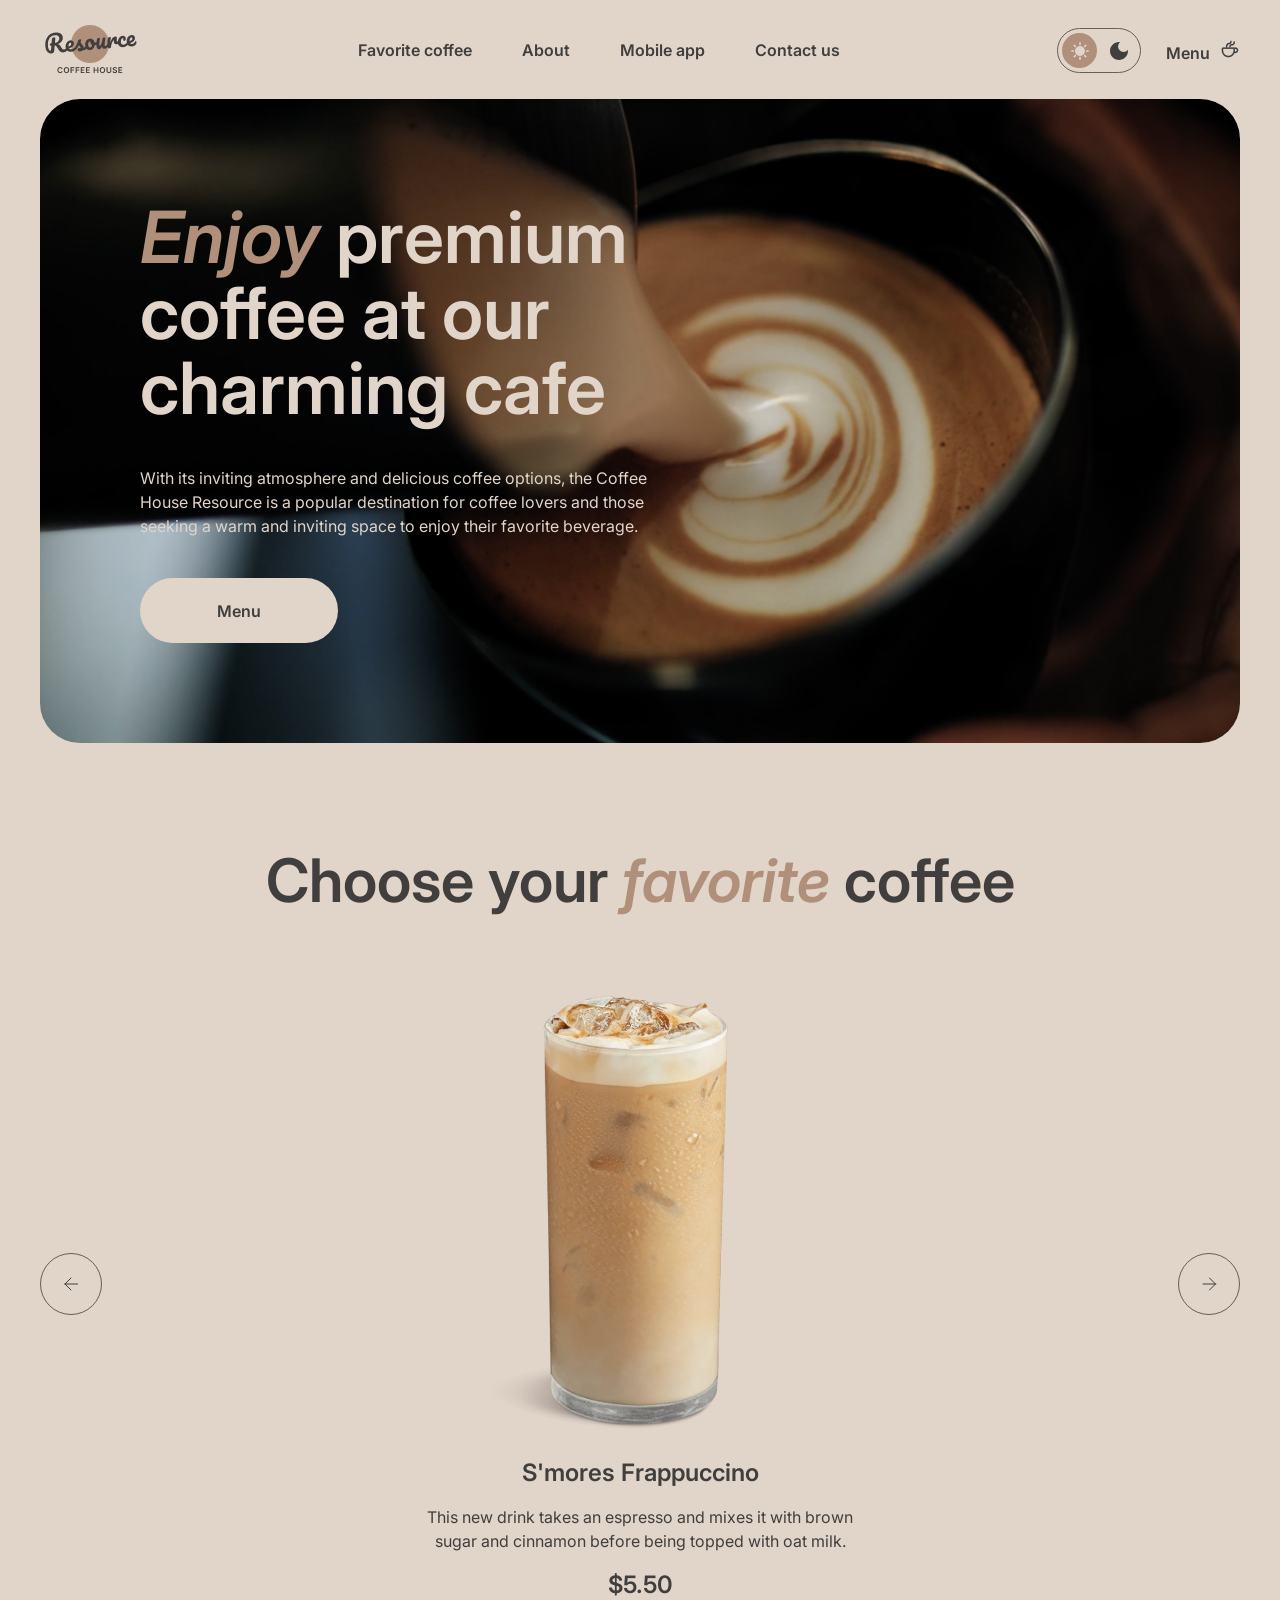
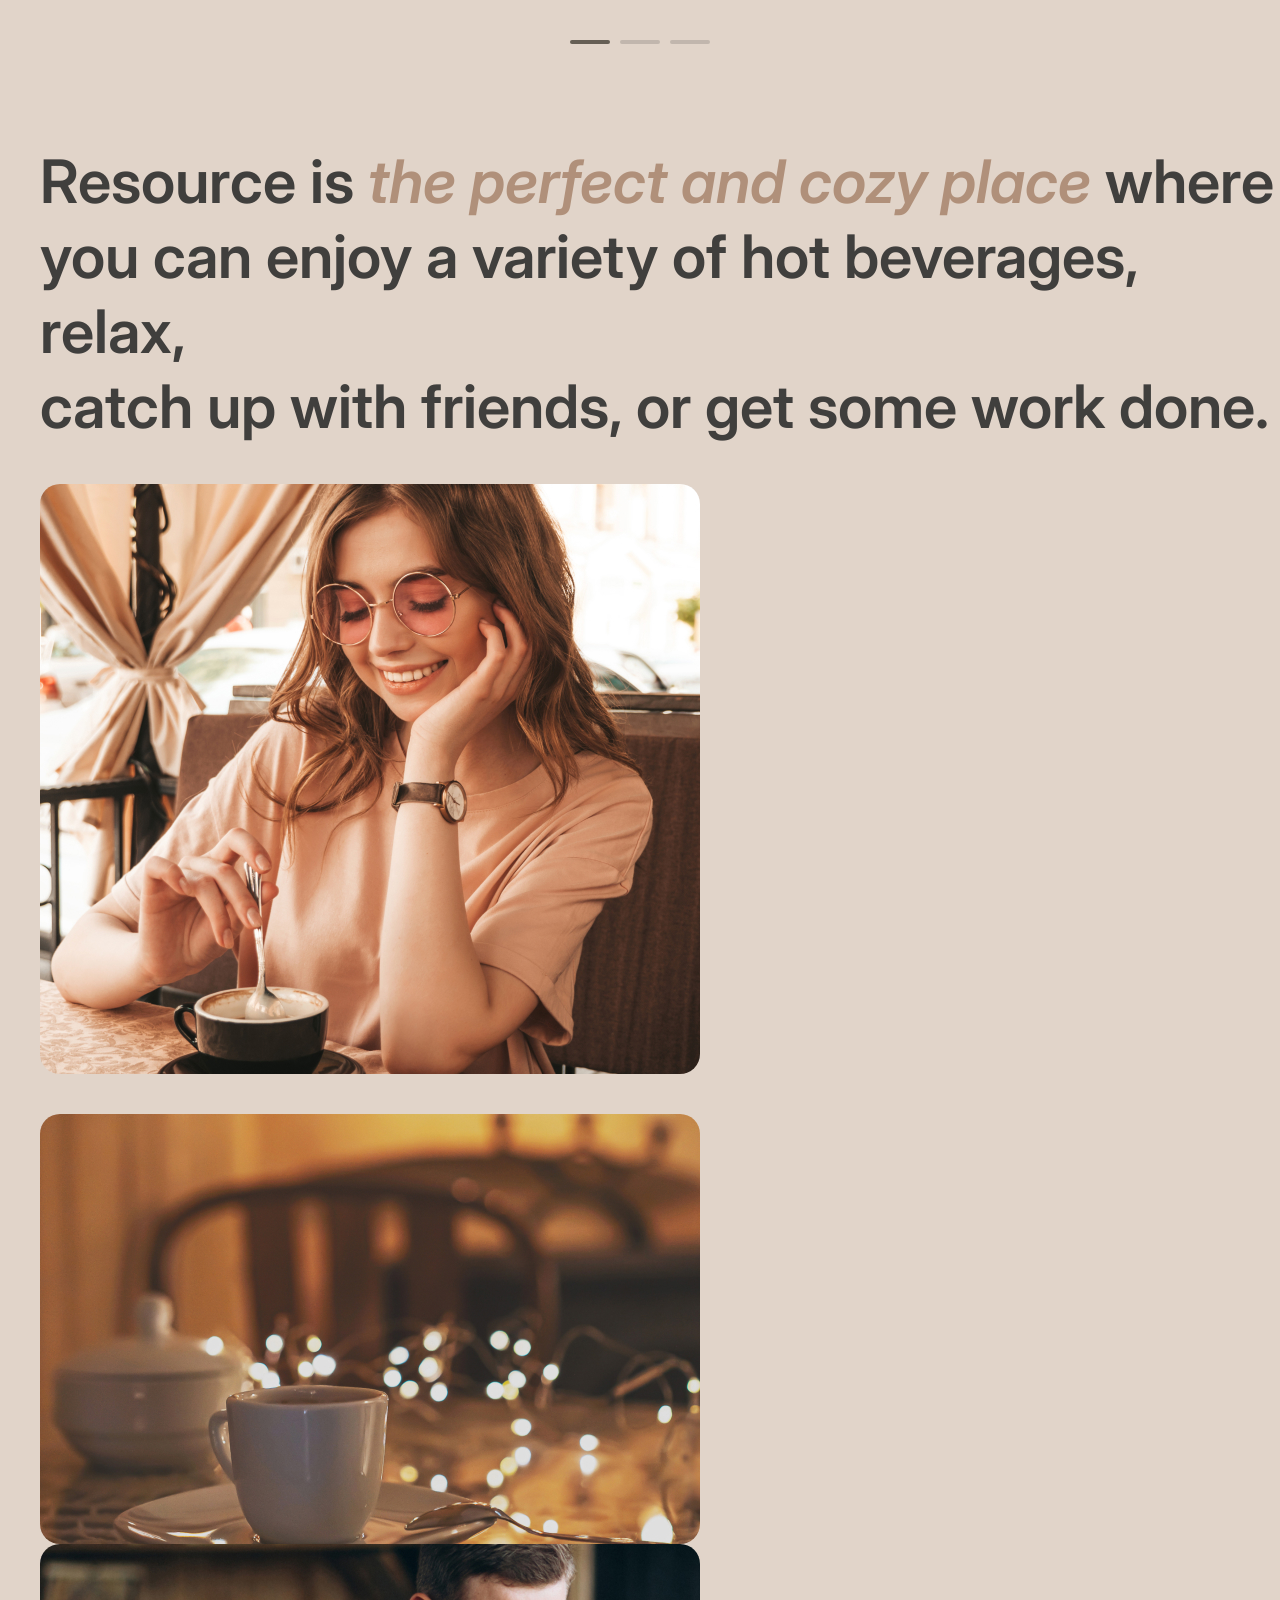
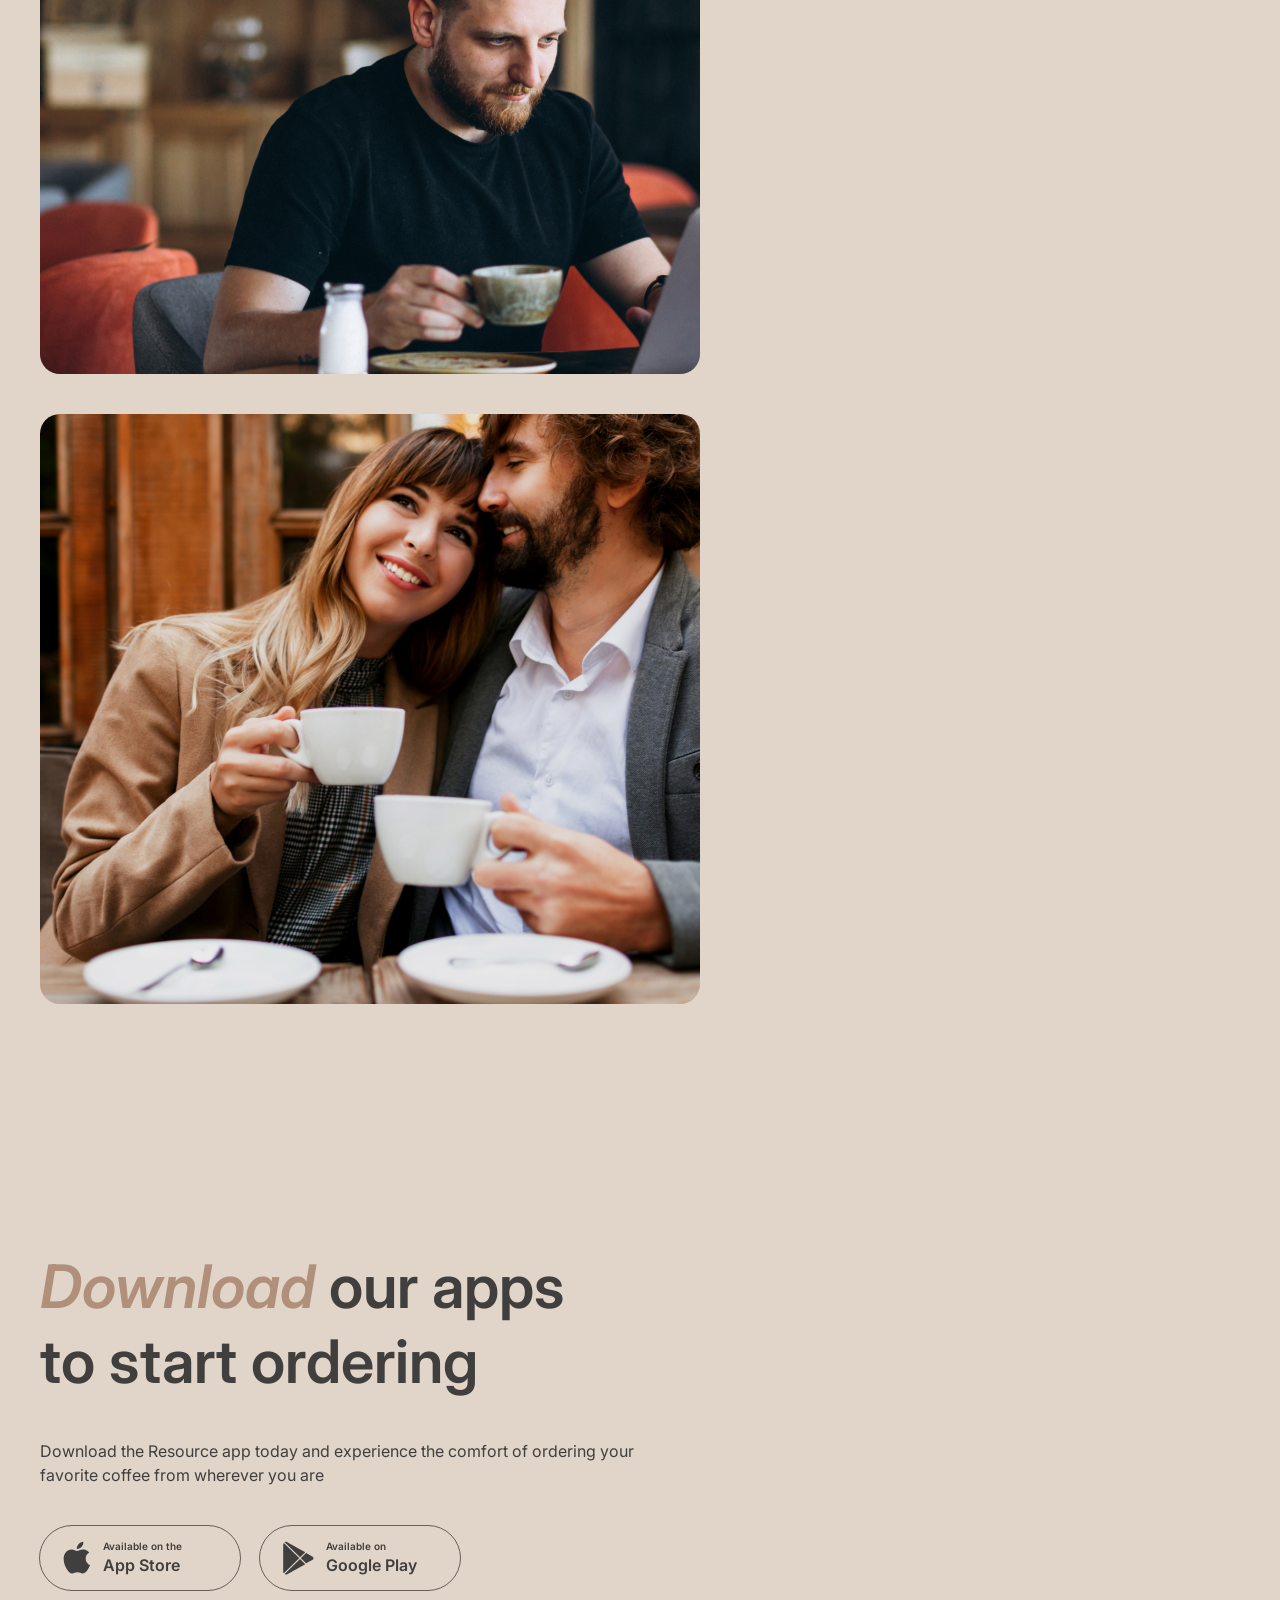
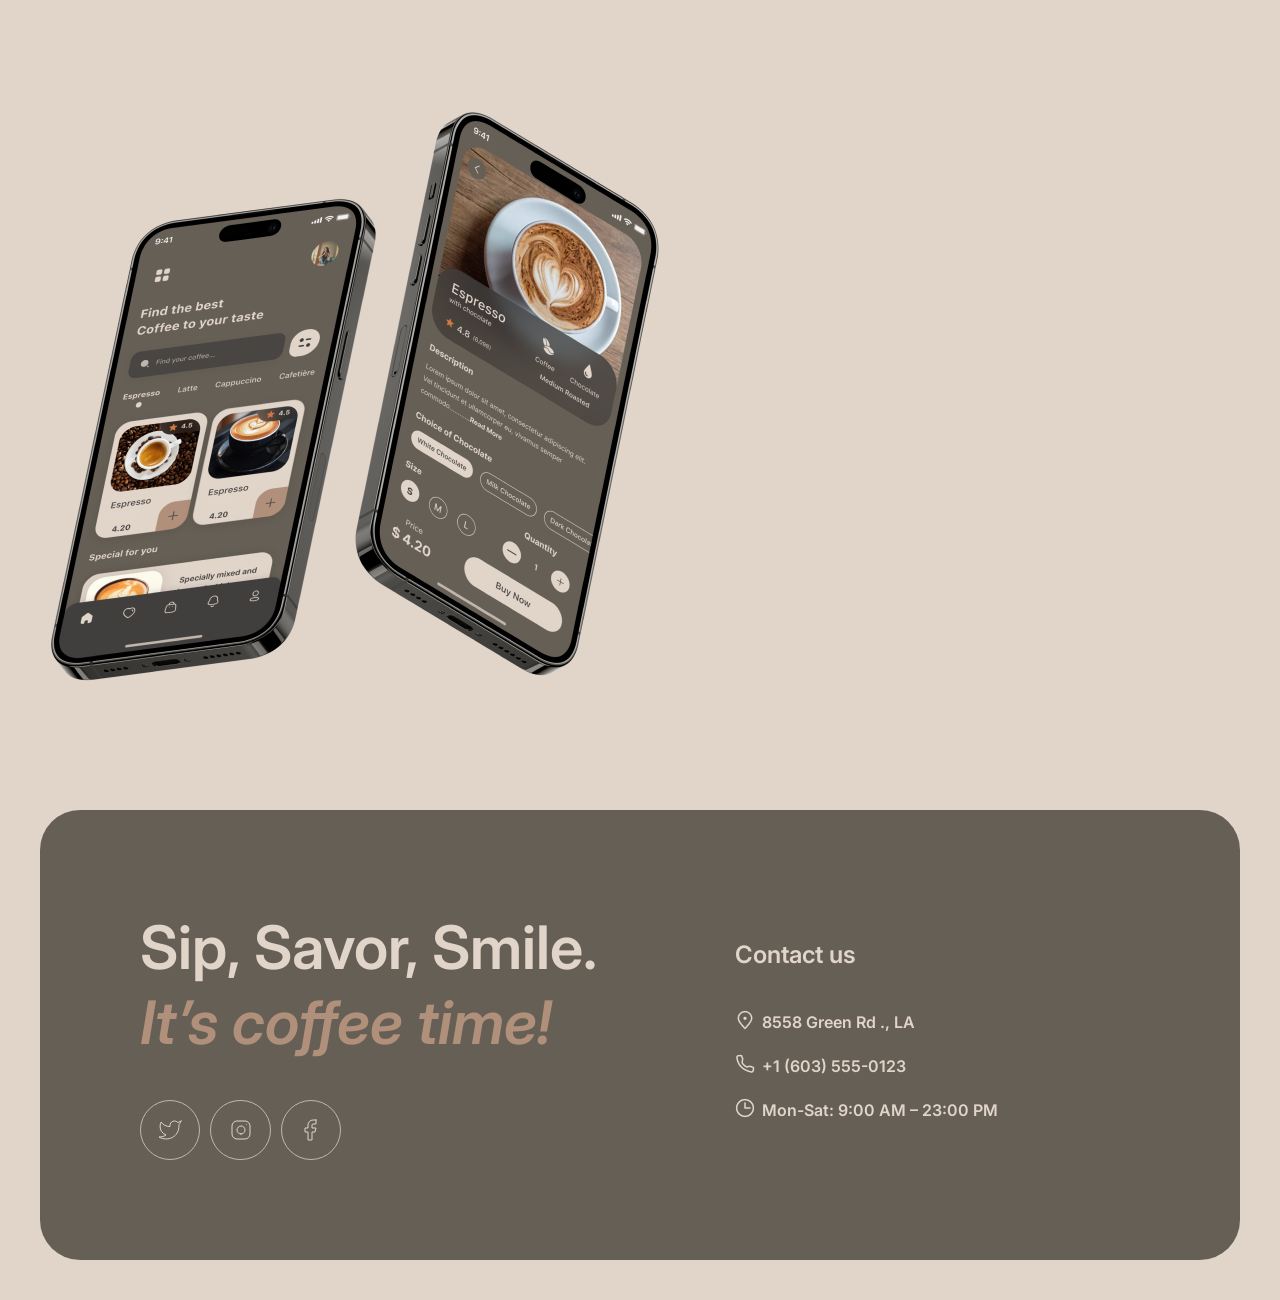
==== index.html @ 18d6286a "feat: implement main page layout and styling" ====
<!DOCTYPE html>
<html lang="en" data-theme="light">
<head>
    <meta charset="UTF-8">
    <meta name="viewport" content="width=device-width, initial-scale=1.0">
    <title>Coffee House</title>
    <link rel="stylesheet" href="./styles/index.css">
    <link rel="apple-touch-icon" sizes="180x180" href="assets/icons/apple-touch-icon.png">
    <link rel="icon" type="image/png" sizes="32x32" href="assets/icons/favicon-32x32.png">
    <link rel="icon" type="image/png" sizes="16x16" href="assets/icons/favicon-16x16.png">
    <link rel="manifest" href="/site.webmanifest">
    <link rel="preconnect" href="https://fonts.googleapis.com">
    <link rel="preconnect" href="https://fonts.gstatic.com" crossorigin>
    <link href="https://fonts.googleapis.com/css2?family=Inter:wght@600&display=swap" rel="stylesheet">
</head>
<body>
<header>
    <div class="logo" id="home">
        <img src="assets/icons/logo.png" alt="logo">
    </div>
    <nav class="nav">
        <ul>
            <li><a href="#favorite-coffee">Favorite coffee</a></li>
            <li><a href="#about">About</a></li>
            <li><a href="#modile-app">Mobile app</a></li>
            <li><a href="#contacts">Contact us</a></li>
        </ul>
    </nav>
    <div class="header-right">
        <div class="theme-toggle" role="group" aria-label="Switch theme">
            <button type="button" class="theme-btn" data-theme="light" aria-pressed="true" aria-label="Light theme">
                <svg width="18" height="18" viewBox="0 0 22 22" fill="none" xmlns="http://www.w3.org/2000/svg">
                    <path d="M10 3V1C10 0.45 10.45 0 11 0C11.55 0 12 0.45 12 1V3C12 3.55 11.55 4 11 4C10.45 4 10 3.55 10 3ZM17.36 6.05L18.77 4.63C19.16 4.24 19.16 3.61 18.77 3.22C18.38 2.83 17.75 2.83 17.36 3.22L15.95 4.64C15.56 5.03 15.56 5.66 15.95 6.05C16.34 6.44 16.97 6.44 17.36 6.05ZM21 10H19C18.45 10 18 10.45 18 11C18 11.55 18.45 12 19 12H21C21.55 12 22 11.55 22 11C22 10.45 21.55 10 21 10ZM11 18C10.45 18 10 18.45 10 19V21C10 21.55 10.45 22 11 22C11.55 22 12 21.55 12 21V19C12 18.45 11.55 18 11 18ZM4.64 6.05L3.22 4.64C2.83 4.25 2.83 3.61 3.22 3.23C3.61 2.85 4.25 2.84 4.63 3.23L6.04 4.64C6.43 5.03 6.43 5.67 6.04 6.05C5.65 6.43 5.02 6.44 4.64 6.05ZM15.95 15.95C15.56 16.34 15.56 16.98 15.95 17.36L17.36 18.77C17.75 19.16 18.39 19.16 18.77 18.77C19.16 18.38 19.16 17.74 18.77 17.36L17.36 15.95C16.98 15.56 16.34 15.56 15.95 15.95ZM1 12H3C3.55 12 4 11.55 4 11C4 10.45 3.55 10 3 10H1C0.45 10 0 10.45 0 11C0 11.55 0.45 12 1 12ZM4.64 18.78L6.05 17.37C6.44 16.98 6.44 16.34 6.05 15.96C5.66 15.58 5.02 15.57 4.64 15.96L3.23 17.37C2.84 17.76 2.84 18.4 3.23 18.78C3.61 19.17 4.25 19.17 4.64 18.78ZM11 5C7.69 5 5 7.69 5 11C5 14.31 7.69 17 11 17C14.31 17 17 14.31 17 11C17 7.69 14.31 5 11 5Z" fill="currentColor"/>
                </svg>
            </button>
            <button type="button" class="theme-btn" data-theme="dark" aria-pressed="false" aria-label="Dark theme">
                <svg xmlns="http://www.w3.org/2000/svg" width="18" height="18" viewBox="0 0 18 18" fill="none">
                    <path d="M9 0C4.03 0 0 4.03 0 9C0 13.97 4.03 18 9 18C13.97 18 18 13.97 18 9C18 8.54 17.96 8.08 17.9 7.64C16.92 9.01 15.32 9.9 13.5 9.9C10.52 9.9 8.1 7.48 8.1 4.5C8.1 2.69 8.99 1.08 10.36 0.0999999C9.92 0.0399999 9.46 0 9 0Z" fill="currentColor"/>
                </svg>
            </button>
        </div>

        <div class="menu-link">
            <a class="menu-link-btn" href="/rsschool-landing-page/catalog.html">
                <span class="menu-word">Menu</span>
                <span class="coffee-img"><img src="assets/icons/coffee-cup.png" alt="coffee-cup"></span>
            </a>
        </div>
    </div>
</header>
<main>
    <section class="enjoy">
        <div class="enjoy-box">
            <div class="enjoy-box-container">
                <div class="enjoy-big-text">
                    <h2><i>Enjoy</i> premium</h2>
                    <h2>coffee at our</h2>
                    <h2>charming cafe</h2>
                </div>
                <div class="enjoy-small-text my-button">
                    <p>With its inviting atmosphere and delicious coffee options, the Coffee</p>
                    <p>House Resource is a popular destination for coffee lovers and those</p>
                    <p>seeking a warm and inviting space to enjoy their favorite beverage.</p>
                </div>
                <a class="enjoy-btn" href="/rsschool-landing-page/catalog.html">
                    <span class="menu">Menu</span>
                    <span class="enjoy-btn-hover"><img src="assets/icons/coffee-cup.png" alt="coffee cup icon"></span>
                </a>
            </div>
        </div>
    </section>
    <section id="favorite-coffee">
        <h1>Choose your <i>favorite</i> coffee</h1>
        <div class="fav-coffee-slider-container">
            <div class="left circle-container">
                <div class="circle">
                    <svg class="arrow-svg" width="24" height="24" viewBox="0 0 24 24" fill="none" xmlns="http://www.w3.org/2000/svg">
                        <path d="M18.5 12H6M6 12L12 6M6 12L12 18" stroke="#403F3D" stroke-linecap="round" stroke-linejoin="round"/>
                    </svg>
                </div>
            </div>
            <div class="fav-coffee">
                <img src="assets/images/coffee-slider-1.png" alt="coffee image">
                <p class="coffee-title">S&#39;mores Frappuccino</p>
                <div class="coffee-info">
                    <p>This new drink takes an espresso and mixes it with brown</p>
                    <p>sugar and cinnamon before being topped with oat milk.</p>
                </div>
                <div class="coffee-price">$5.50</div>
            </div>
            <div class="right circle-container">
                <div class="circle">
                    <svg class="arrow-svg" width="24" height="24" viewBox="0 0 24 24" fill="none" xmlns="http://www.w3.org/2000/svg">
                        <path d="M6 12H18.5M18.5 12L12.5 6M18.5 12L12.5 18" stroke="#403F3D" stroke-linecap="round" stroke-linejoin="round"/>
                    </svg>
                </div>
            </div>
        </div>
        <div class="controls">
            <div class="control active"></div>
            <div class="control"></div>
            <div class="control"></div>
        </div>
    </section>
    <section id="about">
        <div class="about-text-block">
            <h2>Resource is <i>the perfect and cozy place</i> where</h2>
            <h2>you can enjoy a variety of hot beverages, relax,</h2>
            <h2>catch up with friends, or get some work done.</h2>
        </div>
        <div class="image-block">
            <div class="column1">
                <div class="woman"><img src="assets/images/about-1.jpg" alt="woman drink coffee"></div>
                <div class="coffee-cup"><img src="assets/images/about-2.jpg" alt="coffee cup"></div>
            </div>
            <div class="column2">
                <div class="man"><img src="assets/images/about-3.jpg" alt="man drink coffee"></div>
                <div class="couple"><img src="assets/images/about-4.jpg" alt="couple with coffee"></div>
            </div>
        </div>
    </section>
    <section id="modile-app">
        <div class="mobile-app-container">
            <div class="offer-box">
                <div class="big-text">
                    <h2><i>Download</i> our apps </h2>
                    <h2>to start ordering</h2>
                </div>
                <div class="small-text">
                    <p>Download the Resource app today and experience the comfort of ordering your</p>
                    <p>favorite coffee from wherever you are</p>
                </div>
                <div class="buttons-box">
                    <div class="app-store-btn">
                        <svg width="28" height="33" viewBox="0 0 28 33" fill="none" xmlns="http://www.w3.org/2000/svg">
                            <path d="M22.7073 17.6307C22.6704 13.6324 26.065 11.6872 26.2203 11.5966C24.2977 8.86366 21.3178 8.49026 20.2707 8.46048C17.7679 8.20369 15.3403 9.92062 14.0654 9.92062C12.765 9.92062 10.8017 8.48529 8.68579 8.52747C5.96293 8.56841 3.41566 10.1055 2.0186 12.4923C-0.864579 17.359 1.28572 24.5108 4.04802 28.4446C5.42981 30.3712 7.04444 32.5223 9.15784 32.4466C11.2254 32.3635 11.9978 31.1614 14.4929 31.1614C16.9651 31.1614 17.6903 32.4466 19.8457 32.3983C22.0647 32.3635 23.4618 30.463 24.7952 28.519C26.392 26.3108 27.0333 24.1362 27.0588 24.0245C27.0066 24.0071 22.7493 22.4229 22.7073 17.6307Z" fill="#403F3D"/>
                            <path d="M18.6357 5.87268C19.7477 4.51675 20.5086 2.67205 20.2974 0.800049C18.6879 0.86952 16.675 1.88554 15.5159 3.21169C14.4903 4.38029 13.5742 6.29571 13.8109 8.097C15.6189 8.2285 17.4753 7.20752 18.6357 5.87268Z" fill="#403F3D"/>
                        </svg>
                        <div class="app-store-text">
                            <p class="btn-text-small">Available on the</p>
                            <p class="btn-text-big">App Store</p>
                        </div>
                    </div>
                    <div class="google-play-btn">
                        <svg width="31" height="34" viewBox="0 0 31 34" fill="none" xmlns="http://www.w3.org/2000/svg">
                            <path d="M0.755796 2.20297C0.393349 2.57289 0.183594 3.14884 0.183594 3.89471V30.4994C0.183594 31.2453 0.393349 31.8212 0.755796 32.1911L0.845252 32.2723L16.1359 17.37V17.0181L0.845252 2.11575L0.755796 2.20297Z" fill="#403F3D"/>
                            <path d="M23.0776 22.34L17.9863 17.37V17.0181L23.0837 12.0482L23.1979 12.1128L29.2345 15.4617C30.9573 16.4121 30.9573 17.976 29.2345 18.9324L23.1979 22.2753L23.0776 22.34Z" fill="#403F3D"/>
                            <path d="M22.2733 23.2007L17.0617 18.1195L1.68164 33.1166C2.25384 33.7031 3.18695 33.7737 4.24807 33.1873L22.2733 23.2007Z" fill="#403F3D"/>
                            <path d="M22.2733 11.1876L4.24807 1.20103C3.18695 0.620579 2.25384 0.691254 1.68164 1.27772L17.0617 16.2688L22.2733 11.1876Z" fill="#403F3D"/>
                        </svg>
                        <div class="google-play-text">
                            <p class="btn-text-small">Available on</p>
                            <p class="btn-text-big">Google Play</p>
                        </div>
                    </div>
                </div>
            </div>
            <div class="mobile-screens-box">
                <img src="assets/images/mobile-screens.png" alt="mobile screens">
            </div>
        </div>
    </section>
</main>
<footer id="contacts">
    <div class="contacts-container">
        <div class="offer-box2">
            <div class="text">
                <p>Sip, Savor, Smile.</p>
                <p><i>It’s coffee time!</i></p>
            </div>
            <div class="social">
                <a class="twitter social-icon" href="https://twitter.com/" target="_blank">
                    <svg width="24" height="24" viewBox="0 0 24 24" fill="none" xmlns="http://www.w3.org/2000/svg">
                        <path d="M23 3.01006C23 3.01006 20.9821 4.20217 19.86 4.54006C19.2577 3.84757 18.4573 3.35675 17.567 3.13398C16.6767 2.91122 15.7395 2.96725 14.8821 3.29451C14.0247 3.62177 13.2884 4.20446 12.773 4.96377C12.2575 5.72309 11.9877 6.62239 12 7.54006V8.54006C10.2426 8.58562 8.50127 8.19587 6.93101 7.4055C5.36074 6.61513 4.01032 5.44869 3 4.01006C3 4.01006 -1 13.0101 8 17.0101C5.94053 18.408 3.48716 19.109 1 19.0101C10 24.0101 21 19.0101 21 7.51006C20.9991 7.23151 20.9723 6.95365 20.92 6.68006C21.9406 5.67355 23 3.01006 23 3.01006Z" stroke="#E1D4C9" stroke-linecap="round" stroke-linejoin="round"/>
                    </svg>
                </a>
                <a class="instagram social-icon" href="https://www.instagram.com/" target="_blank">
                    <svg width="24" height="24" viewBox="0 0 24 24" fill="none" xmlns="http://www.w3.org/2000/svg">
                        <path d="M12 16C14.2091 16 16 14.2091 16 12C16 9.79086 14.2091 8 12 8C9.79086 8 8 9.79086 8 12C8 14.2091 9.79086 16 12 16Z" stroke="#E1D4C9" stroke-linecap="round" stroke-linejoin="round"/>
                        <path d="M3 16V8C3 5.23858 5.23858 3 8 3H16C18.7614 3 21 5.23858 21 8V16C21 18.7614 18.7614 21 16 21H8C5.23858 21 3 18.7614 3 16Z" stroke="#E1D4C9"/>
                        <path d="M17.5 6.51L17.51 6.49889" stroke="#E1D4C9" stroke-linecap="round" stroke-linejoin="round"/>
                    </svg>
                </a>
                <a class="facebook social-icon" href="https://www.facebook.com/" target="_blank">
                    <svg width="24" height="24" viewBox="0 0 24 24" fill="none" xmlns="http://www.w3.org/2000/svg">
                        <path d="M17 2H14C12.6739 2 11.4021 2.52678 10.4645 3.46447C9.52678 4.40215 9 5.67392 9 7V10H6V14H9V22H13V14H16L17 10H13V7C13 6.73478 13.1054 6.48043 13.2929 6.29289C13.4804 6.10536 13.7348 6 14 6H17V2Z" stroke="#E1D4C9" stroke-linecap="round" stroke-linejoin="round"/>
                    </svg>
                </a>
            </div>
        </div>
        <div class="contacts-us-box">
            <p class="contact-us">Contact us</p>
            <div class="contact-info">
                <div class="address line">
                    <a href="https://www.google.com/maps/place/8598+Green+Rd,+Wilton,+CA+95693/@38.4113766,-121.2661728,17z/data=!3m1!4b1!4m5!3m4!1s0x809abfe23e785c5f:0x4840dc450aeb1421!8m2!3d38.4113766!4d-121.2635979?entry=ttu" target="_blank">
                        <img src="assets/icons/pin-alt.png" alt="pin alt icon">
                        <p>8558 Green Rd ., LA</p>
                    </a>
                </div>
                <div class="phone line">
                    <a href="tel:+16035550123">
                        <img src="assets/icons/phone.png" alt="phone icon">
                        <p>+1 (603) 555-0123</p>
                    </a>
                </div>
                <div class="hours">
                    <img src="assets/icons/clock.png" alt="clock icon">
                    <p>Mon-Sat: 9:00 AM – 23:00 PM</p>
                </div>
            </div>
        </div>
    </div>
</footer>
</body>
</html>
---- styles/index.css ----
:root {
    --color-bg: #E1D4C9;
    --color-text: #403F3D;
    --color-surface-dark: #665F55;
    --color-accent: #B0907A;
}

[data-theme="dark"] {
    --color-bg: #241B15;
    --color-text: #EFE6D8;
    --color-surface-dark: #4A3A2E;
    --color-accent: #C9A184;
}


html {
    scroll-behavior: smooth;
}


body {
    max-width: 1440px;
    margin: 0 auto;
    background-color: var(--color-bg);
    font-family: 'Inter', sans-serif;
}

header {
    display: flex;
    justify-content: space-between;
    padding: 24px 40px 15px 40px;
    height: 60px;
}

.logo {
    margin-top: -5px;
    cursor: pointer;
}



.nav ul {
    display: flex;
    padding:0;
    gap: 50px;
}
.nav ul li {
    list-style: none;
    position: relative;
}

.nav li a {
    text-decoration: none;
    font-size: 16px;
    color: #403F3D;
    font-weight: 600;
}

.nav ul li::before {
    content: "";
    position: absolute;
    bottom: -5px;
    left: 50%;
    transform: translateX(-50%) scaleX(0);
    width: 100%;
    height: 2px;
    background-color: #403f3d;
    transition: transform 0.7s ease;
}

.nav ul li:hover::before {
    transform: translateX(-50%) scaleX(1);
}


.header-right {
    display: flex;
    align-items: center;
    gap: 25px;
    margin-top: -7px;
}

.theme-toggle {
    display: flex;
    align-items: center;
    gap: 4px;
    padding: 4px;
    border-radius: 100px;
    border: 1px solid var(--color-surface-dark);
}

.theme-btn {
    display: grid;
    place-items: center;
    width: 35px;
    height: 35px;
    border-radius: 50%;
    border: none;
    background: none;
    color: #403F3D;
    cursor: pointer;
    transition: background-color 0.3s ease, color 0.3s ease;
}

.theme-btn:hover {
    background-color: #665F55;
    color: #E1D4C9;
}


.theme-btn svg {
    width: 18px;
    height: 18px;
}

.theme-btn[aria-pressed="true"] {
    background-color: var(--color-accent);
    color: var(--color-bg);
}




.menu-link {
    display: flex;
    justify-content: center;
    padding-top: 0px;
}

.menu-link-btn {
    text-decoration: none;
}

.menu-word {
    font-size: 16px;
    color: #403F3D;
    font-weight: 600;
    padding-right: 6px;
    padding-top: 5px;
    text-align: center;
    position: relative;
}

.menu-word::before {
    content: "";
    position: absolute;
    bottom: -5px;
    left: 70%;
    transform: translateX(-50%) scaleX(0);
    width: 130%;
    height: 2px;
    background-color: #403f3d;
    transition: transform 0.7s ease;
}

.menu-word:hover::before {
    transform: translateX(-50%) scaleX(1);
}



/* SECTION ===== ENJOY =========================================== */

.enjoy-box {
    height: 644px;
    background-image: url(../assets/images/img-hero.jpg);
    background-size: cover;
    background-position: center;
    border-radius: 40px;
    margin: 0 40px 0 40px;
}

.enjoy-box-container {
    display: flex;
    flex-direction: column;
    padding: 100px;
    gap: 40px;
}

.enjoy-big-text h2 {
    max-height: 228px;
    font-size: 72px;
    font-weight: 600;
    line-height: 75.6px;
}

.enjoy-big-text h2,
.enjoy-small-text p {
    margin: 0;
    color: #E1D4C9;
}
.enjoy-big-text h2 i {
    color: #B0907A;
}


.enjoy-small-text {
    max-height: 72px;
    font-size: 16px;
    font-weight: 400;
    line-height: 24px;
}

.enjoy-btn {
    display: flex;
    justify-content: center;
    align-items: center;
    max-width: 198px;
    height: 64px;
    border-radius: 100px;
    padding-top:1px;
    background-color: #E1D4C9;
    cursor: pointer;
    border: none;
    outline: none;
    font-family: 'Inter', sans-serif;
    font-size: 16px;
    font-weight: 600;
    line-height: 24px;
    text-align: center;
    position: relative;
}

.enjoy-btn {
    text-decoration: none;
    color: #403F3D;
}

.enjoy-btn-hover {
    display: none;
    position: absolute;
    right: 60px;
    top: 21px;
}

.enjoy-btn .menu {
    transition: margin-left 0.6s ease;
}

.enjoy-btn:hover .menu {
    margin-left: -27px;
    transition: margin-left 0.6s ease;
}

.enjoy-btn:hover .enjoy-btn-hover {
    display: block;
    transition: display 0.6s ease;
}

/* SECTION ===== FAVOURITES =========================================== */
h1 {
    font-size: 60px;
    font-weight: 600;
    line-height: 75px;
    text-align: center;
    color: #403F3D;
    margin-top: 100px;
}

h1 i {
    color: #B0907A;
}

.fav-coffee-slider-container {
    display: flex;
    align-items: center;
    justify-content: space-between;
    padding: 0 40px;
}

.fav-coffee {
    display: flex;
    flex-direction: column;
    align-items: center;
}

.fav-coffee img {
    width: 480px;
    height: 480px;
}

.coffee-title {
    color:#403F3D;
    font-size: 24px;
    font-weight: 600;
    line-height: 30px;
    margin: 0;
    padding-top: 10px;
}

.coffee-info {
    margin: 0;
    padding-top: 17px;
    text-align: center;
}

.coffee-info p {
    color:#403F3D;
    font-size: 16px;
    font-weight: 400;
    line-height:24px;
    margin: 0;
}

.coffee-price {
    color:#403F3D;
    font-size: 24px;
    font-weight: 600;
    line-height: 30px;
    padding-top: 17px;
}

.circle {
    display: flex;
    justify-content: center;
    width: 60px;
    height: 60px;
    border-radius: 100px;
    border:1px solid #665F55;
    color: #403F3D;
    transition: background-color 0.6s;
}


.arrow-svg {
    align-self: center;
}

.circle:hover {
    background-color: #665F55;
    transition: background-color 0.6s;
}

.circle-container:hover svg path{
    stroke: #E1D4C9;
}



.controls {
    display: flex;
    justify-content: center;
    gap: 10px;
    padding-top: 40px;
}

.control {
    background-color:#C1B6AD;
    width: 40px;
    height: 4px;
    border-radius: 100px;
}

.control.active {
    background-color:#665F55;
}


/* SECTION =====ABOUT=========================================== */

.about-text-block {
    display: flex;
    flex-direction: column;
    align-items: normal;
    padding-top: 100px;
    padding-left: 40px;
}

.about-text-block h2 {
    font-size: 60px;
    line-height: 75px;
    font-weight: 600;
    margin: 0;
    color: #403F3D;
}

.about-text-block h2 i {
    color:#B0907A;
}

.image-block {
    max-width: 1360px;
    display: flex;
    flex-wrap: wrap;
    padding: 40px 40px 100px 40px;
}

.column1,
.column2 {
    display: flex;
    flex-direction: column;
    gap: 40px;
}

.column1 {
    padding-right: 40px;
}

.woman,
.coffee-cup,
.man,
.couple  {
    display: flex;
    justify-content: center;
    align-items: center;
    overflow: hidden;
    width: 660px;
    border-radius: 20px;
}

.woman,
.couple {
    height: 590px;
}

.coffee-cup,
.man {
    height: 430px;
}

.woman img,
.couple img,
.man img,
.coffee-cup img {
    transition: 1s;
    width: 726px;
    height: 726px;
}

.woman img:hover,
.couple img:hover,
.man img:hover,
.coffee-cup img:hover {
    transform: scale(0.9);
}



/* SECTION ===== MOBILE APP=========================================== */

.mobile-app-container {
    display: flex;
    flex-wrap: wrap;
    gap: 90px;
}

.offer-box {
    display: flex;
    flex-direction: column;
    padding-top: 145px;
}

.big-text,
.small-text {
    padding-left: 40px;
}

.big-text h2 {
    font-size: 60px;
    font-weight: 600;
    line-height: 75px;
    margin: 0;
    color: #403F3D;
}

.big-text i {
    color: #B0907A;
}

.small-text {
    padding-top: 40px;
}

.small-text p {
    font-size: 16px;
    font-weight: 400;
    line-height: 24px;
    color: #403F3D;
    margin: 0;
}

.mobile-screens-box {
    padding-left: 40px;
}

.buttons-box {
    display: flex;
    flex-wrap: wrap;
    gap: 18px;
    padding-top:38px;
    padding-left: 39px;
}

.app-store-btn,
.google-play-btn {
    display: flex;
    width:200px;
    height: 64px;
    gap: 12px;
    border: 1px solid #665F55;
    border-radius: 100px;
    transition: background-color 0.6s;
}

.app-store-btn svg,
.google-play-btn svg {
    padding-left: 23px;
    align-self: center;
}

.app-store-text,
.google-play-text {
    color: #403F3D;
}

.btn-text-small {
    font-size: 10px;
    font-weight: 600;
    line-height: 14px;
    margin: 0;
    padding-top: 13px;
}

.btn-text-big {
    font-size: 16px;
    font-weight: 600;
    line-height: 24px;
    margin: 0;
}

.app-store-btn:hover,
.google-play-btn:hover{
    background-color: #665F55;
    transition: background-color 0.6s;
}

.app-store-btn:hover path,
.google-play-btn:hover path {
    fill: #E1D4C9;
}

.app-store-text:hover,
.google-play-text:hover {
    color: #E1D4C9;
}

/* FOOTER===== CONTACT US========================================== */

.contacts-container {
    max-width:1360px;
    display: flex;
    padding: 100px;
    background-color: #665F55;
    border-radius: 40px;
    margin: 95px 40px 40px 40px;
    gap: 100px;
}

.offer-box2 {
    display: flex;
    flex-direction: column;
}

.text p {
    font-size: 60px;
    font-weight: 600;
    line-height: 75px;
    margin: 0;
    color: #E1D4C9;
}
.text p i {
    color: #B0907A;
}


.contacts-us-box {
    display: flex;
    flex-direction: column;
    gap: 40px;
    margin: 0;
    padding-left: 38px;
    padding-top: 30px;
    font-family: 'Inter', sans-serif;
}

.contact-us {
    font-size: 24px;
    font-weight: 600;
    line-height: 30px;
    margin: 0;
    color:#E1D4C9;
}

.contact-info {
    display: flex;
    flex-direction: column;
    margin: 0;
    gap: 20px;
}

.line a,
.hours {
    display: flex;
    gap: 7px;
    text-decoration: none;
    color: #E1D4C9;
    position: relative;
}

.line a::before {
    content: "";
    position: absolute;
    bottom: -5px;
    left: 35%;
    transform: translateX(-50%) scaleX(0);
    width: 0;
    height: 2px;
    background-color: #E1D4C9;
    transition: transform 0.7s ease;
}

.line a:hover::before {
    width: 65%;
    transform: translateX(-50%) scaleX(1);
}


.address p,
.phone p,
.hours p {
    margin: 0;
    padding: 0;
    font-size:16px;
    font-weight: 600;
    line-height: 24px;
}

.hours img,
.phone img,
.address img {
    width:20px;
    height: 20px;
}


.social {
    display: flex;
    gap: 10px;
    padding-top: 40px;
}

.social-icon {
    display: flex;
    justify-content: center;
    align-items: center;
    width: 58.4px;
    height: 58.4px;
    border: 1px solid #C1B6AD;
    border-radius: 50%;
    transition:background-color 0.6s;
}

.social-icon:hover {
    background-color: #E1D4C9;
    transition:background-color 0.6s;
}

.social-icon:hover path {
    stroke:#403F3D;
}
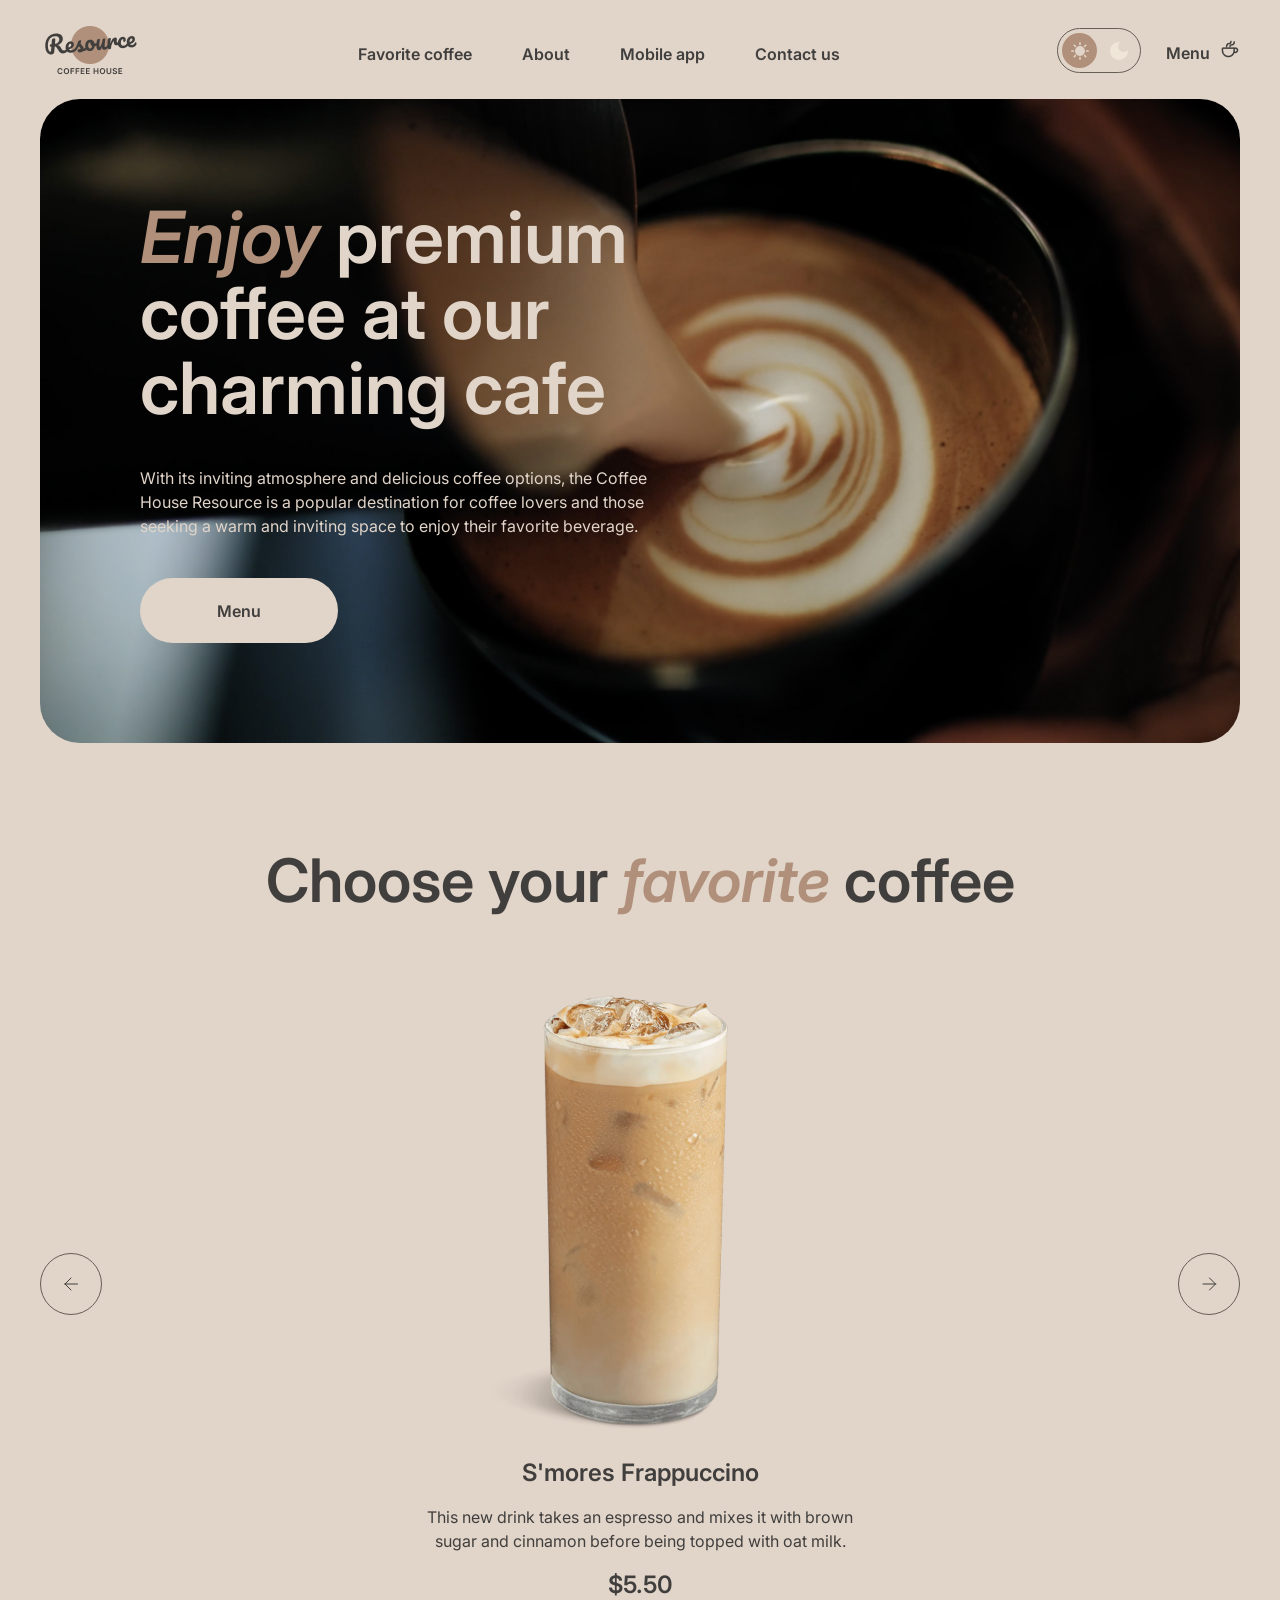
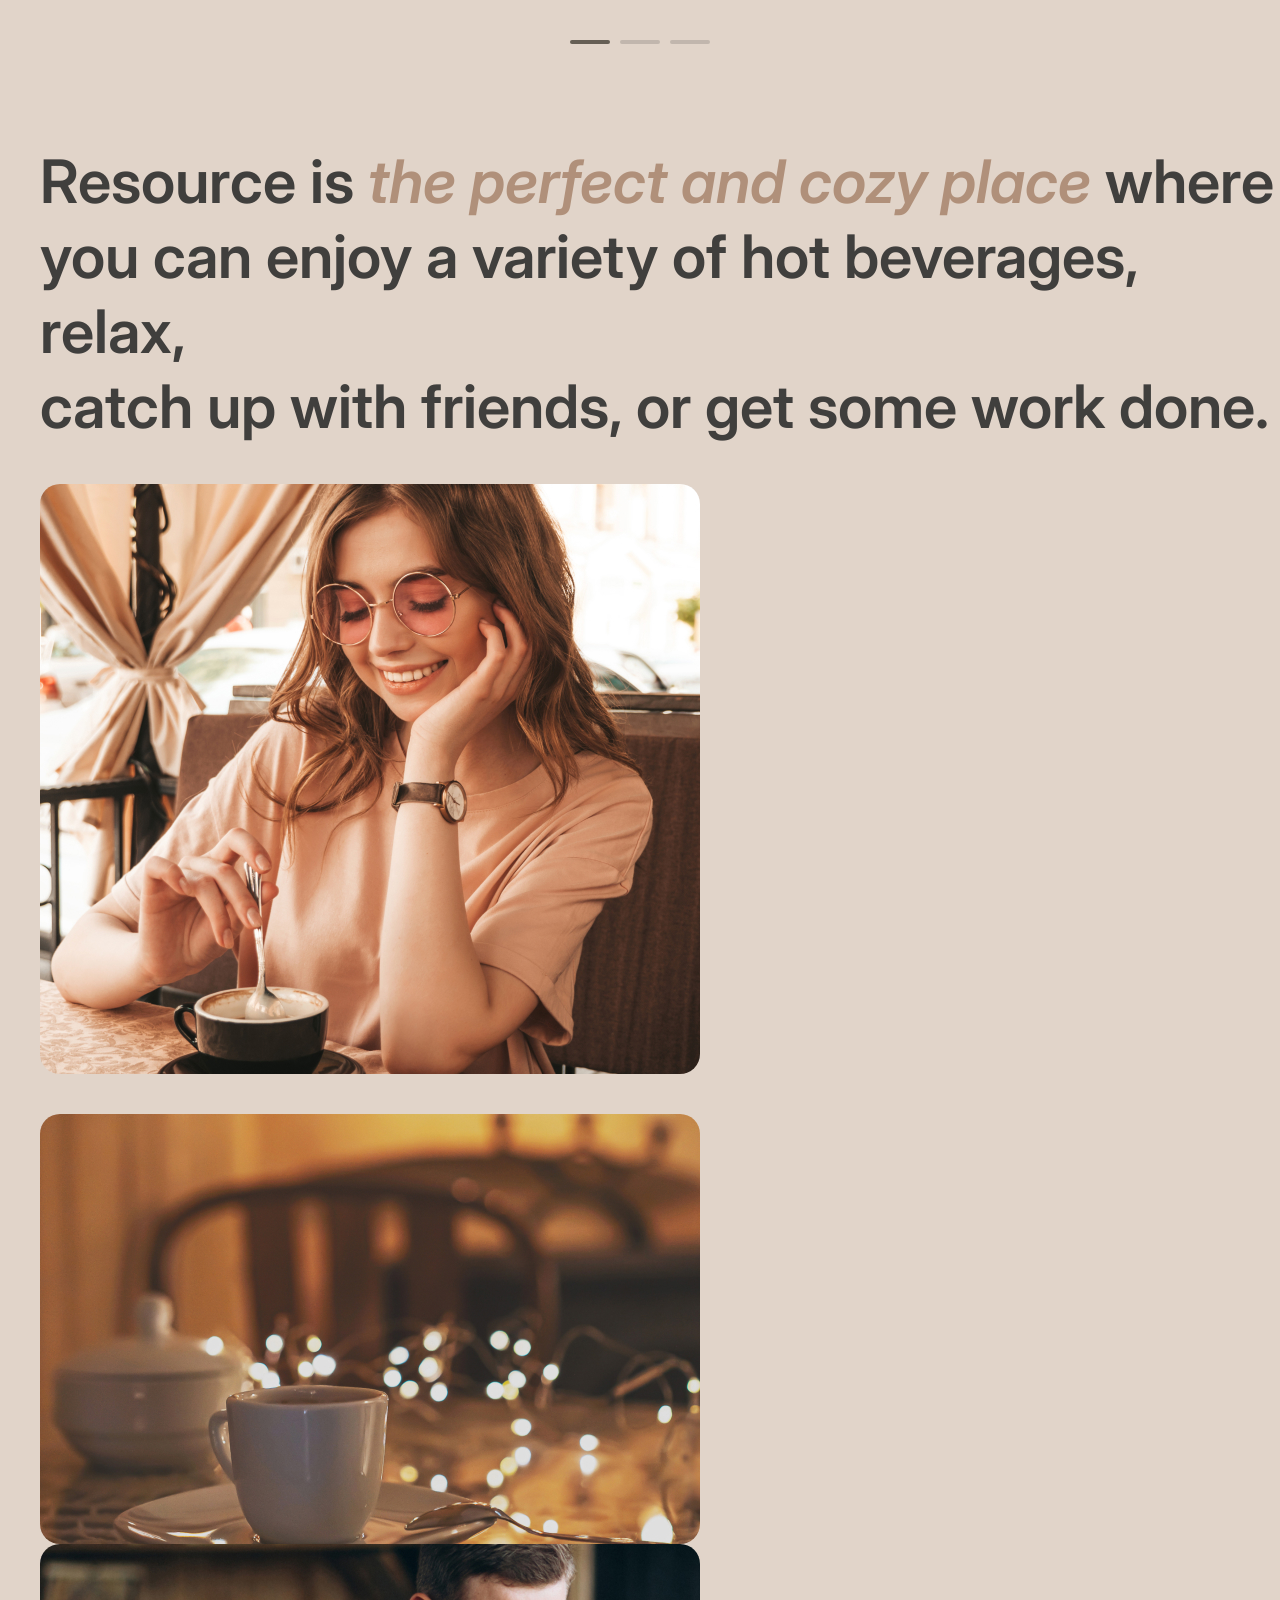
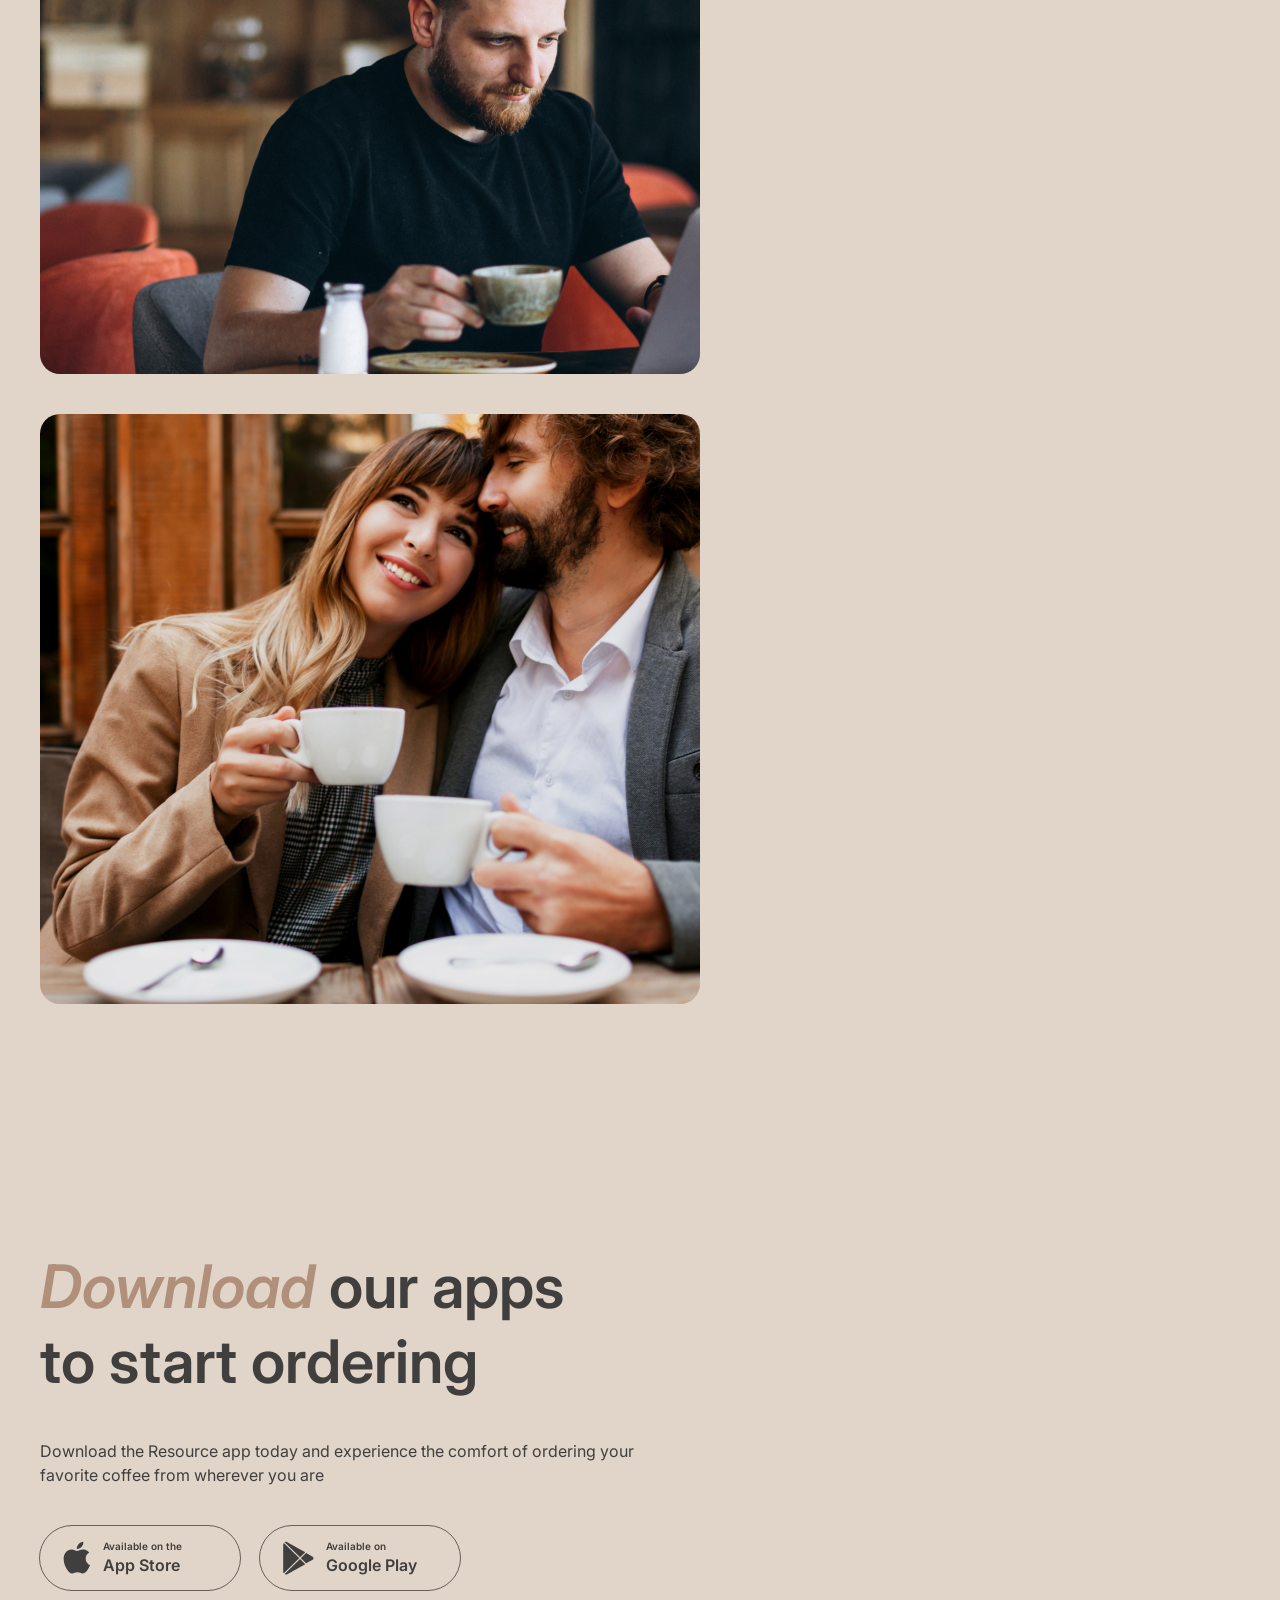
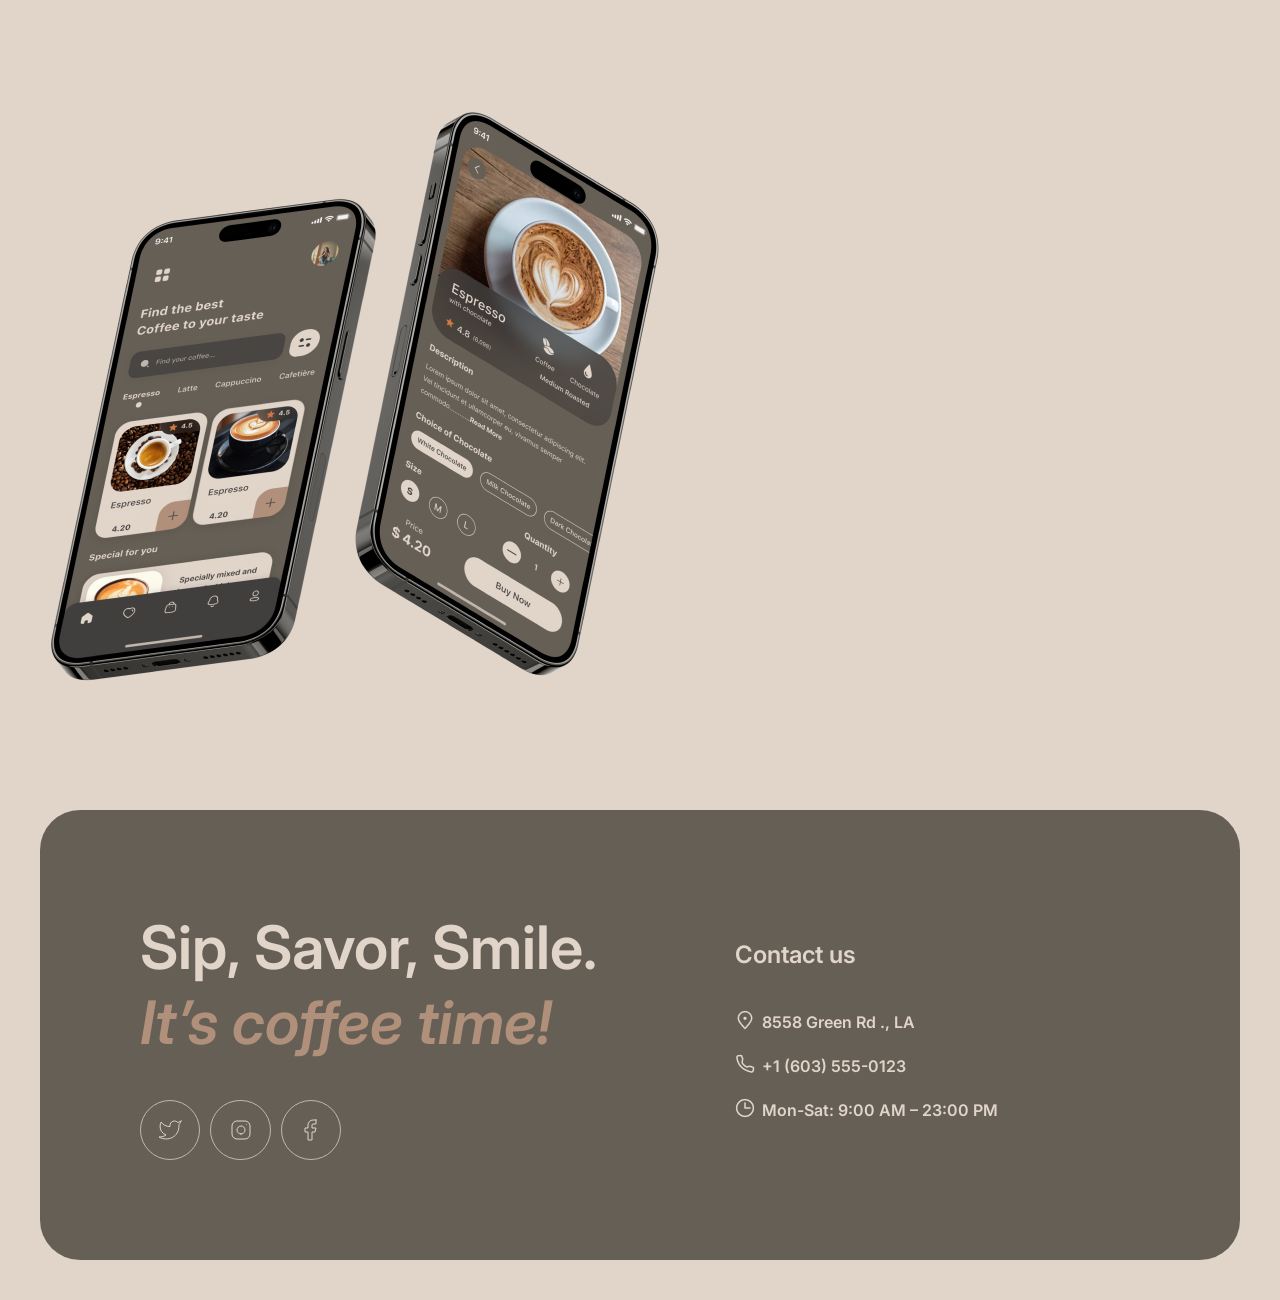
==== commit 07497aeb: "fix: improve responsive header" ====
--- a/index.html
+++ b/index.html
@@ -15,37 +15,77 @@
 </head>
 <body>
 <header>
-    <div class="logo" id="home">
-        <img src="assets/icons/logo.png" alt="logo">
-    </div>
-    <nav class="nav">
+    <a class="logo" href="./index.html" aria-label="Coffee House home">
+        <img src="assets/icons/logo.png" alt="Coffee House">
+    </a>
+
+    <nav class="nav" aria-label="Main navigation">
         <ul>
             <li><a href="#favorite-coffee">Favorite coffee</a></li>
             <li><a href="#about">About</a></li>
-            <li><a href="#modile-app">Mobile app</a></li>
+            <li><a href="#mobile-app">Mobile app</a></li>
             <li><a href="#contacts">Contact us</a></li>
         </ul>
     </nav>
+
     <div class="header-right">
+
         <div class="theme-toggle" role="group" aria-label="Switch theme">
-            <button type="button" class="theme-btn" data-theme="light" aria-pressed="true" aria-label="Light theme">
-                <svg width="18" height="18" viewBox="0 0 22 22" fill="none" xmlns="http://www.w3.org/2000/svg">
-                    <path d="M10 3V1C10 0.45 10.45 0 11 0C11.55 0 12 0.45 12 1V3C12 3.55 11.55 4 11 4C10.45 4 10 3.55 10 3ZM17.36 6.05L18.77 4.63C19.16 4.24 19.16 3.61 18.77 3.22C18.38 2.83 17.75 2.83 17.36 3.22L15.95 4.64C15.56 5.03 15.56 5.66 15.95 6.05C16.34 6.44 16.97 6.44 17.36 6.05ZM21 10H19C18.45 10 18 10.45 18 11C18 11.55 18.45 12 19 12H21C21.55 12 22 11.55 22 11C22 10.45 21.55 10 21 10ZM11 18C10.45 18 10 18.45 10 19V21C10 21.55 10.45 22 11 22C11.55 22 12 21.55 12 21V19C12 18.45 11.55 18 11 18ZM4.64 6.05L3.22 4.64C2.83 4.25 2.83 3.61 3.22 3.23C3.61 2.85 4.25 2.84 4.63 3.23L6.04 4.64C6.43 5.03 6.43 5.67 6.04 6.05C5.65 6.43 5.02 6.44 4.64 6.05ZM15.95 15.95C15.56 16.34 15.56 16.98 15.95 17.36L17.36 18.77C17.75 19.16 18.39 19.16 18.77 18.77C19.16 18.38 19.16 17.74 18.77 17.36L17.36 15.95C16.98 15.56 16.34 15.56 15.95 15.95ZM1 12H3C3.55 12 4 11.55 4 11C4 10.45 3.55 10 3 10H1C0.45 10 0 10.45 0 11C0 11.55 0.45 12 1 12ZM4.64 18.78L6.05 17.37C6.44 16.98 6.44 16.34 6.05 15.96C5.66 15.58 5.02 15.57 4.64 15.96L3.23 17.37C2.84 17.76 2.84 18.4 3.23 18.78C3.61 19.17 4.25 19.17 4.64 18.78ZM11 5C7.69 5 5 7.69 5 11C5 14.31 7.69 17 11 17C14.31 17 17 14.31 17 11C17 7.69 14.31 5 11 5Z" fill="currentColor"/>
+
+            <button
+                    type="button"
+                    class="theme-btn"
+                    data-theme="light"
+                    aria-pressed="true"
+                    aria-label="Light theme"
+            >
+                <svg width="18" height="18" viewBox="0 0 22 22" fill="none"
+                     xmlns="http://www.w3.org/2000/svg">
+                    <path
+                            d="M10 3V1C10 0.45 10.45 0 11 0C11.55 0 12 0.45 12 1V3C12 3.55 11.55 4 11 4C10.45 4 10 3.55 10 3ZM17.36 6.05L18.77 4.63C19.16 4.24 19.16 3.61 18.77 3.22C18.38 2.83 17.75 2.83 17.36 3.22L15.95 4.64C15.56 5.03 15.56 5.66 15.95 6.05C16.34 6.44 16.97 6.44 17.36 6.05ZM21 10H19C18.45 10 18 10.45 18 11C18 11.55 18.45 12 19 12H21C21.55 12 22 11.55 22 11C22 10.45 21.55 10 21 10ZM11 18C10.45 18 10 18.45 10 19V21C10 21.55 10.45 22 11 22C11.55 22 12 21.55 12 21V19C12 18.45 11.55 18 11 18ZM4.64 6.05L3.22 4.64C2.83 4.25 2.83 3.61 3.22 3.23C3.61 2.85 4.25 2.84 4.63 3.23L6.04 4.64C6.43 5.03 6.43 5.67 6.04 6.05C5.65 6.43 5.02 6.44 4.64 6.05ZM15.95 15.95C15.56 16.34 15.56 16.98 15.95 17.36L17.36 18.77C17.75 19.16 18.39 19.16 18.77 18.77C19.16 18.38 19.16 17.74 18.77 17.36L17.36 15.95C16.98 15.56 16.34 15.56 15.95 15.95ZM1 12H3C3.55 12 4 11.55 4 11C4 10.45 3.55 10 3 10H1C0.45 10 0 10.45 0 11C0 11.55 0 12 1 12ZM4.64 18.78L6.05 17.37C6.44 16.98 6.44 16.34 6.05 15.96C5.66 15.58 5.02 15.57 4.64 15.96L3.23 17.37C2.84 17.76 2.84 18.4 3.23 18.78C3.61 19.17 4.25 19.17 4.64 18.78ZM11 5C7.69 5 5 7.69 5 11C5 14.31 7.69 17 11 17C14.31 17 17 14.31 17 11C17 7.69 14.31 5 11 5Z"
+                            fill="currentColor"/>
                 </svg>
             </button>
-            <button type="button" class="theme-btn" data-theme="dark" aria-pressed="false" aria-label="Dark theme">
-                <svg xmlns="http://www.w3.org/2000/svg" width="18" height="18" viewBox="0 0 18 18" fill="none">
-                    <path d="M9 0C4.03 0 0 4.03 0 9C0 13.97 4.03 18 9 18C13.97 18 18 13.97 18 9C18 8.54 17.96 8.08 17.9 7.64C16.92 9.01 15.32 9.9 13.5 9.9C10.52 9.9 8.1 7.48 8.1 4.5C8.1 2.69 8.99 1.08 10.36 0.0999999C9.92 0.0399999 9.46 0 9 0Z" fill="currentColor"/>
+
+            <button
+                    type="button"
+                    class="theme-btn"
+                    data-theme="dark"
+                    aria-pressed="false"
+                    aria-label="Dark theme"
+            >
+                <svg xmlns="http://www.w3.org/2000/svg"
+                     width="18"
+                     height="18"
+                     viewBox="0 0 18 18"
+                     fill="none">
+                    <path
+                            d="M9 0C4.03 0 0 4.03 0 9C0 13.97 4.03 18 9 18C13.97 18 18 13.97 18 9C18 8.54 17.96 8.08 17.9 7.64C16.92 9.01 15.32 9.9 13.5 9.9C10.52 9.9 8.1 7.48 8.1 4.5C8.1 2.69 8.99 1.08 10.36 0.0999999C9.92 0.0399999 9.46 0 9 0Z"
+                            fill="currentColor"/>
                 </svg>
             </button>
+
         </div>
 
         <div class="menu-link">
-            <a class="menu-link-btn" href="/rsschool-landing-page/catalog.html">
+            <a class="menu-link-btn" href="./catalog.html">
                 <span class="menu-word">Menu</span>
-                <span class="coffee-img"><img src="assets/icons/coffee-cup.png" alt="coffee-cup"></span>
+                <span class="coffee-img">
+                    <img src="assets/icons/coffee-cup.png" alt="">
+                </span>
             </a>
         </div>
+
+        <button
+                class="burger"
+                type="button"
+                aria-label="Open navigation menu"
+        >
+            <span></span>
+            <span></span>
+            <span></span>
+        </button>
+
     </div>
 </header>
 <main>
--- a/styles/index.css
+++ b/styles/index.css
@@ -3,6 +3,7 @@
     --color-text: #403F3D;
     --color-surface-dark: #665F55;
     --color-accent: #B0907A;
+    --color-light: #E1D4C9;
 }
 
 [data-theme="dark"] {
@@ -10,6 +11,7 @@
     --color-text: #EFE6D8;
     --color-surface-dark: #4A3A2E;
     --color-accent: #C9A184;
+    --color-light: #EFE6D8;
 }
 
 
@@ -27,9 +29,10 @@
 
 header {
     display: flex;
+    align-items: center;
     justify-content: space-between;
-    padding: 24px 40px 15px 40px;
-    height: 60px;
+    padding: 24px 40px 15px;
+    min-height: 60px;
 }
 
 .logo {
@@ -52,7 +55,7 @@
 .nav li a {
     text-decoration: none;
     font-size: 16px;
-    color: #403F3D;
+    color: var(--color-text);
     font-weight: 600;
 }
 
@@ -64,7 +67,7 @@
     transform: translateX(-50%) scaleX(0);
     width: 100%;
     height: 2px;
-    background-color: #403f3d;
+    background-color: var(--color-text);
     transition: transform 0.7s ease;
 }
 
@@ -97,14 +100,14 @@
     border-radius: 50%;
     border: none;
     background: none;
-    color: #403F3D;
+    color: var(--color-text);
     cursor: pointer;
     transition: background-color 0.3s ease, color 0.3s ease;
 }
 
 .theme-btn:hover {
-    background-color: #665F55;
-    color: #E1D4C9;
+    background-color: var(--color-surface-dark);
+    color: var(--color-light);
 }
 
 
@@ -131,9 +134,37 @@
     text-decoration: none;
 }
 
+.burger {
+    display: none;
+    width: 44px;
+    height: 44px;
+    padding: 0;
+    border: 1px solid var(--color-text);
+    border-radius: 50%;
+    background: transparent;
+    cursor: pointer;
+
+    align-items: center;
+    justify-content: center;
+    flex-direction: column;
+    gap: 5px;
+
+    transition: background-color 0.3s ease;
+}
+
+.burger span {
+    display: block;
+    width: 18px;
+    height: 2px;
+    border-radius: 2px;
+    background-color: var(--color-text);
+}
+
+
+
 .menu-word {
     font-size: 16px;
-    color: #403F3D;
+    color: var(--color-text);
     font-weight: 600;
     padding-right: 6px;
     padding-top: 5px;
@@ -149,7 +180,7 @@
     transform: translateX(-50%) scaleX(0);
     width: 130%;
     height: 2px;
-    background-color: #403f3d;
+    background-color: var(--color-text);
     transition: transform 0.7s ease;
 }
 
@@ -670,6 +701,575 @@
 }
 
 
-
-
-
+/* ==========================================
+   TABLET: 768px - 1023px
+========================================== */
+
+@media (min-width: 769px) and (max-width: 1023px) {
+
+    /* HEADER */
+
+    header {
+        padding: 24px 40px 15px;
+        gap: 20px;
+    }
+
+    .nav ul {
+        gap: 20px;
+    }
+
+    .nav li a {
+        font-size: 14px;
+    }
+
+    .header-right {
+        gap: 12px;
+    }
+
+
+    /* ENJOY */
+
+    .enjoy-box {
+        height: auto;
+        min-height: 600px;
+        margin: 0 40px;
+    }
+
+    .enjoy-box-container {
+        padding: 100px 60px;
+        gap: 40px;
+    }
+
+    .enjoy-big-text h2 {
+        font-size: 56px;
+        line-height: 1.1;
+        max-height: none;
+    }
+
+    .enjoy-small-text {
+        max-height: none;
+        font-size: 14px;
+        line-height: 22px;
+    }
+
+    .enjoy-small-text p {
+        display: inline;
+    }
+
+    .enjoy-small-text p::after {
+        content: " ";
+    }
+
+
+    /* FAVORITE COFFEE */
+
+    #favorite-coffee {
+        padding: 0 40px;
+    }
+
+    h1 {
+        font-size: 48px;
+        line-height: 1.2;
+        margin: 100px 0 40px;
+    }
+
+    .fav-coffee-slider-container {
+        padding: 0;
+        gap: 20px;
+    }
+
+    .fav-coffee {
+        min-width: 0;
+        flex: 1;
+    }
+
+    .fav-coffee img {
+        width: min(100%, 400px);
+        height: auto;
+        aspect-ratio: 1;
+        object-fit: contain;
+    }
+
+    .coffee-info {
+        max-width: 100%;
+    }
+
+    .coffee-info p {
+        display: inline;
+        font-size: 14px;
+        line-height: 22px;
+    }
+
+    .coffee-info p::after {
+        content: " ";
+    }
+
+    .circle {
+        width: 50px;
+        height: 50px;
+        flex-shrink: 0;
+    }
+
+
+    /* ABOUT */
+
+    .about-text-block {
+        padding: 100px 40px 0;
+    }
+
+    .about-text-block h2 {
+        font-size: 42px;
+        line-height: 1.2;
+    }
+
+    .image-block {
+        padding: 40px 40px 100px;
+        display: flex;
+        flex-direction: column;
+        gap: 40px;
+    }
+
+    .column1,
+    .column2 {
+        display: flex;
+        flex-direction: row;
+        gap: 20px;
+        padding: 0;
+        width: 100%;
+    }
+
+    .woman,
+    .coffee-cup,
+    .man,
+    .couple {
+        width: 100%;
+        min-width: 0;
+        height: 400px;
+        flex: 1;
+    }
+
+    .woman img,
+    .coffee-cup img,
+    .man img,
+    .couple img {
+        width: 100%;
+        height: 100%;
+        object-fit: cover;
+    }
+
+
+    /* MOBILE APP */
+
+    .mobile-app-container {
+        flex-direction: column;
+        flex-wrap: nowrap;
+        gap: 100px;
+        padding: 0 40px;
+    }
+
+    .offer-box {
+        padding-top: 0;
+    }
+
+    .big-text,
+    .small-text {
+        padding-left: 0;
+    }
+
+    .big-text h2 {
+        font-size: 48px;
+        line-height: 1.2;
+    }
+
+    .small-text {
+        padding-top: 40px;
+    }
+
+    .small-text p {
+        display: inline;
+        font-size: 16px;
+        line-height: 24px;
+    }
+
+    .small-text p::after {
+        content: " ";
+    }
+
+    .buttons-box {
+        padding-left: 0;
+        gap: 20px;
+    }
+
+    .mobile-screens-box {
+        padding-left: 0;
+        display: flex;
+        justify-content: center;
+    }
+
+    .mobile-screens-box img {
+        width: 100%;
+        max-width: 630px;
+        height: auto;
+    }
+
+
+    /* FOOTER */
+
+    .contacts-container {
+        margin: 100px 40px 40px;
+        padding: 80px 60px;
+        gap: 50px;
+    }
+
+    .offer-box2,
+    .contacts-us-box {
+        min-width: 0;
+        flex: 1;
+    }
+
+    .text p {
+        font-size: 42px;
+        line-height: 1.2;
+    }
+
+    .contacts-us-box {
+        padding: 20px 0 0;
+    }
+}
+
+
+/* ==========================================
+   MOBILE: 320px - 767px
+========================================== */
+
+@media (max-width: 768px) {
+
+    /* HEADER */
+
+    header {
+        height: auto;
+        min-height: 60px;
+        padding: 20px 16px;
+        align-items: center;
+        gap: 10px;
+    }
+
+    .logo {
+        margin-top: 0;
+        flex-shrink: 0;
+    }
+
+    .logo img {
+        max-width: 100px;
+        height: auto;
+    }
+
+    .nav {
+        display: none;
+    }
+
+    .menu-link {
+        display: none;
+    }
+
+    .burger {
+        display: flex;
+    }
+
+    .header-right {
+        margin-top: 0;
+        gap: 8px;
+    }
+
+    .theme-toggle {
+        gap: 2px;
+        padding: 2px;
+    }
+
+    .theme-btn {
+        width: 30px;
+        height: 30px;
+    }
+
+    .menu-link {
+        padding: 0;
+    }
+
+    .menu-word {
+        font-size: 14px;
+    }
+
+
+    /* ENJOY */
+
+    .enjoy-box {
+        height: auto;
+        min-height: 552px;
+        margin: 0 16px;
+        border-radius: 20px;
+        background-position: center;
+    }
+
+    .enjoy-box-container {
+        padding: 60px 16px;
+        gap: 40px;
+    }
+
+    .enjoy-big-text h2 {
+        font-size: clamp(32px, 8vw, 42px);
+        line-height: 1.1;
+        max-height: none;
+    }
+
+    .enjoy-small-text {
+        max-height: none;
+        font-size: 12px;
+        line-height: 18px;
+    }
+
+    .enjoy-small-text p {
+        display: inline;
+    }
+
+    .enjoy-small-text p::after {
+        content: " ";
+    }
+
+    .enjoy-btn {
+        width: 100%;
+        max-width: none;
+        height: 56px;
+    }
+
+    .enjoy-btn:hover .menu {
+        margin-left: 0;
+    }
+
+    .enjoy-btn-hover {
+        display: none;
+    }
+
+
+    /* FAVORITE COFFEE */
+
+    #favorite-coffee {
+        padding: 0 16px;
+    }
+
+    h1 {
+        font-size: 32px;
+        line-height: 1.25;
+        margin: 100px 0 40px;
+    }
+
+    .fav-coffee-slider-container {
+        padding: 0;
+        justify-content: center;
+        gap: 0;
+    }
+
+    .fav-coffee {
+        width: 100%;
+        min-width: 0;
+    }
+
+    .fav-coffee img {
+        width: 100%;
+        max-width: 348px;
+        height: auto;
+        aspect-ratio: 1;
+        object-fit: contain;
+    }
+
+    .coffee-title {
+        font-size: 24px;
+        line-height: 30px;
+        text-align: center;
+    }
+
+    .coffee-info {
+        padding-top: 16px;
+        max-width: 100%;
+    }
+
+    .coffee-info p {
+        display: inline;
+        font-size: 14px;
+        line-height: 21px;
+    }
+
+    .coffee-info p::after {
+        content: " ";
+    }
+
+    .coffee-price {
+        padding-top: 16px;
+    }
+
+    .circle-container {
+        display: none;
+    }
+
+    .controls {
+        padding-top: 40px;
+    }
+
+
+    /* ABOUT */
+
+    .about-text-block {
+        padding: 100px 16px 0;
+    }
+
+    .about-text-block h2 {
+        font-size: 32px;
+        line-height: 1.25;
+    }
+
+    .image-block {
+        display: flex;
+        flex-direction: column;
+        gap: 40px;
+        padding: 40px 16px 100px;
+    }
+
+    .column1,
+    .column2 {
+        display: flex;
+        flex-direction: column;
+        gap: 40px;
+        width: 100%;
+        padding: 0;
+    }
+
+    .woman,
+    .coffee-cup,
+    .man,
+    .couple {
+        width: 100%;
+        height: 590px;
+        max-height: 590px;
+    }
+
+    .woman img,
+    .coffee-cup img,
+    .man img,
+    .couple img {
+        width: 100%;
+        height: 100%;
+        object-fit: cover;
+    }
+
+    .woman img:hover,
+    .coffee-cup img:hover,
+    .man img:hover,
+    .couple img:hover {
+        transform: none;
+    }
+
+
+    /* MOBILE APP */
+
+    .mobile-app-container {
+        display: flex;
+        flex-direction: column;
+        flex-wrap: nowrap;
+        gap: 40px;
+        padding: 0 16px;
+    }
+
+    .offer-box {
+        padding-top: 0;
+    }
+
+    .big-text,
+    .small-text {
+        padding-left: 0;
+    }
+
+    .big-text h2 {
+        font-size: 32px;
+        line-height: 1.25;
+    }
+
+    .small-text {
+        padding-top: 40px;
+    }
+
+    .small-text p {
+        display: inline;
+        font-size: 16px;
+        line-height: 24px;
+    }
+
+    .small-text p::after {
+        content: " ";
+    }
+
+    .buttons-box {
+        display: flex;
+        flex-direction: column;
+        gap: 20px;
+        padding: 40px 0 0;
+    }
+
+    .app-store-btn,
+    .google-play-btn {
+        width: 200px;
+        flex-shrink: 0;
+    }
+
+    .mobile-screens-box {
+        padding: 0;
+        width: 100%;
+    }
+
+    .mobile-screens-box img {
+        display: block;
+        width: 100%;
+        height: auto;
+        object-fit: contain;
+    }
+
+
+    /* FOOTER */
+
+    .contacts-container {
+        display: flex;
+        flex-direction: column;
+        gap: 40px;
+        margin: 100px 16px 40px;
+        padding: 60px 16px;
+        border-radius: 40px;
+    }
+
+    .offer-box2 {
+        width: 100%;
+    }
+
+    .text p {
+        font-size: 32px;
+        line-height: 1.25;
+    }
+
+    .social {
+        padding-top: 40px;
+    }
+
+    .contacts-us-box {
+        padding: 0;
+        gap: 40px;
+        width: 100%;
+    }
+
+    .contact-info {
+        gap: 20px;
+    }
+
+    .address p,
+    .phone p,
+    .hours p {
+        font-size: 14px;
+        line-height: 22px;
+    }
+}
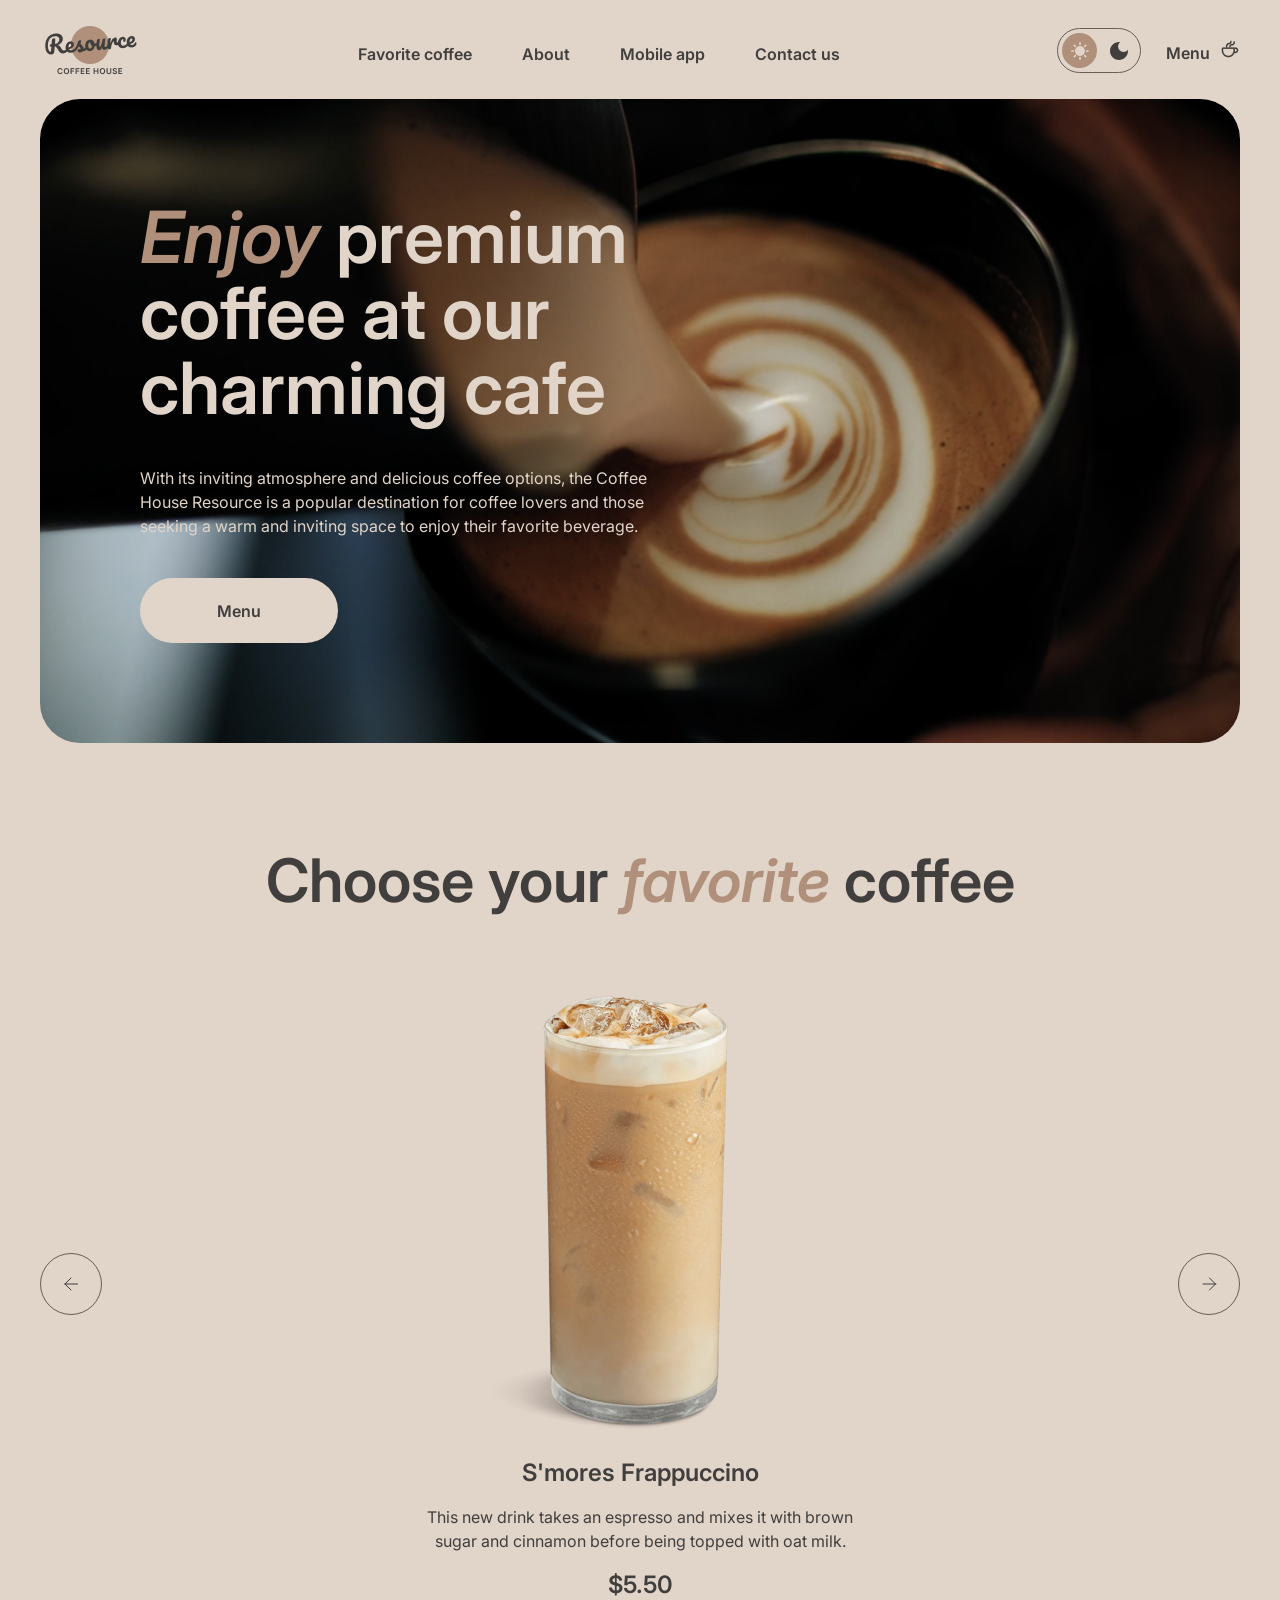
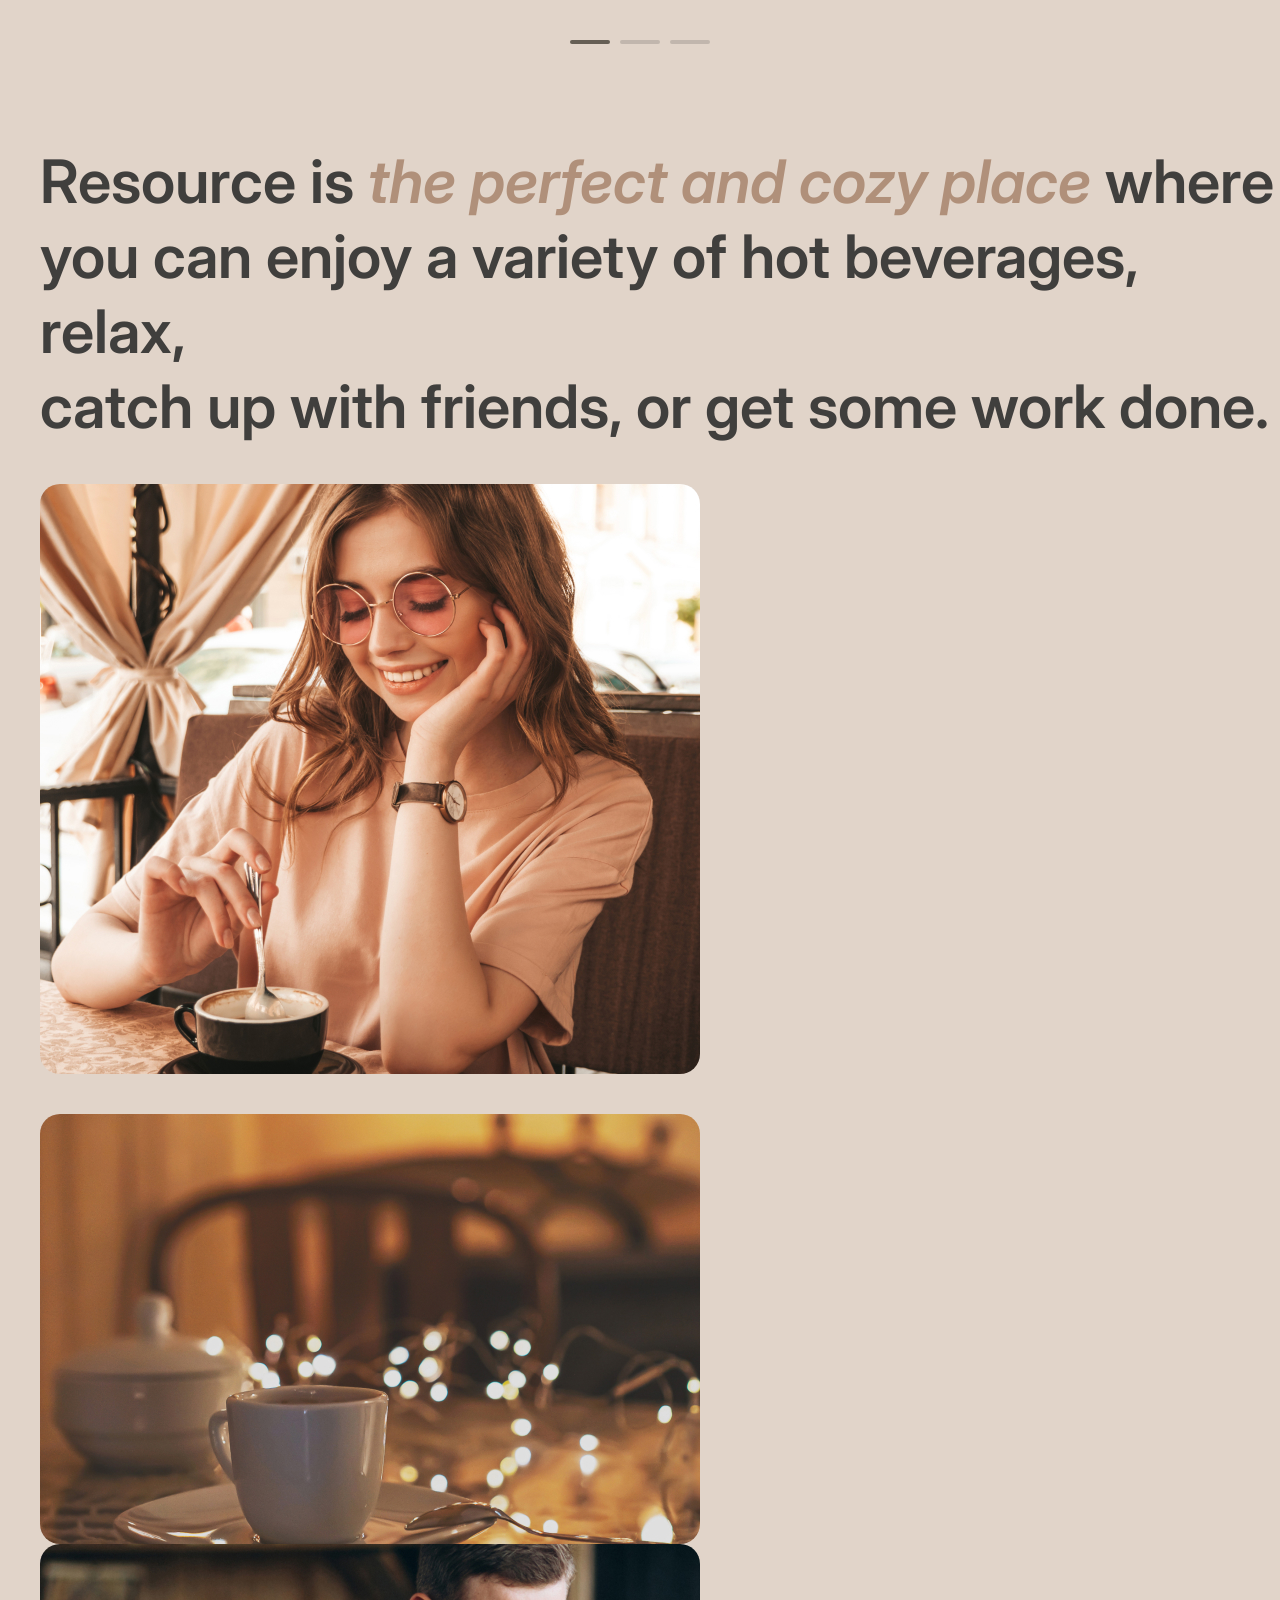
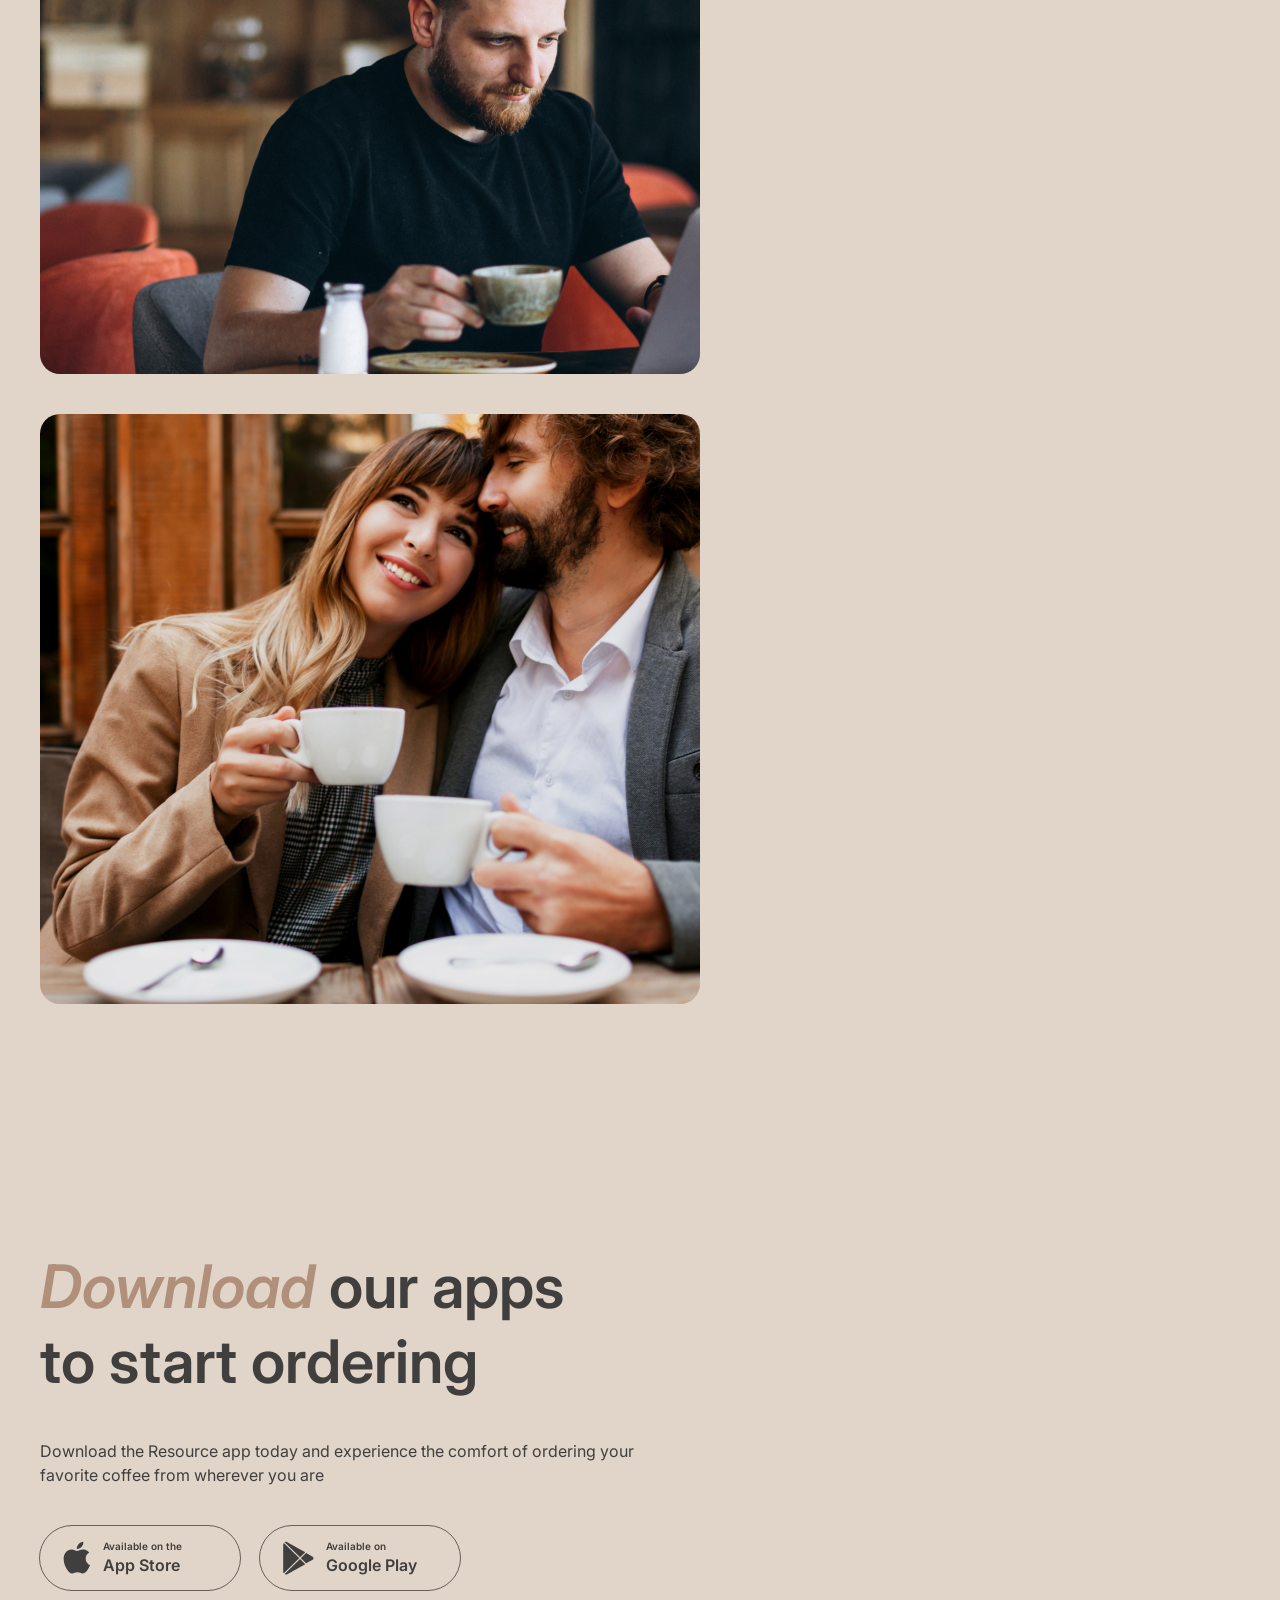
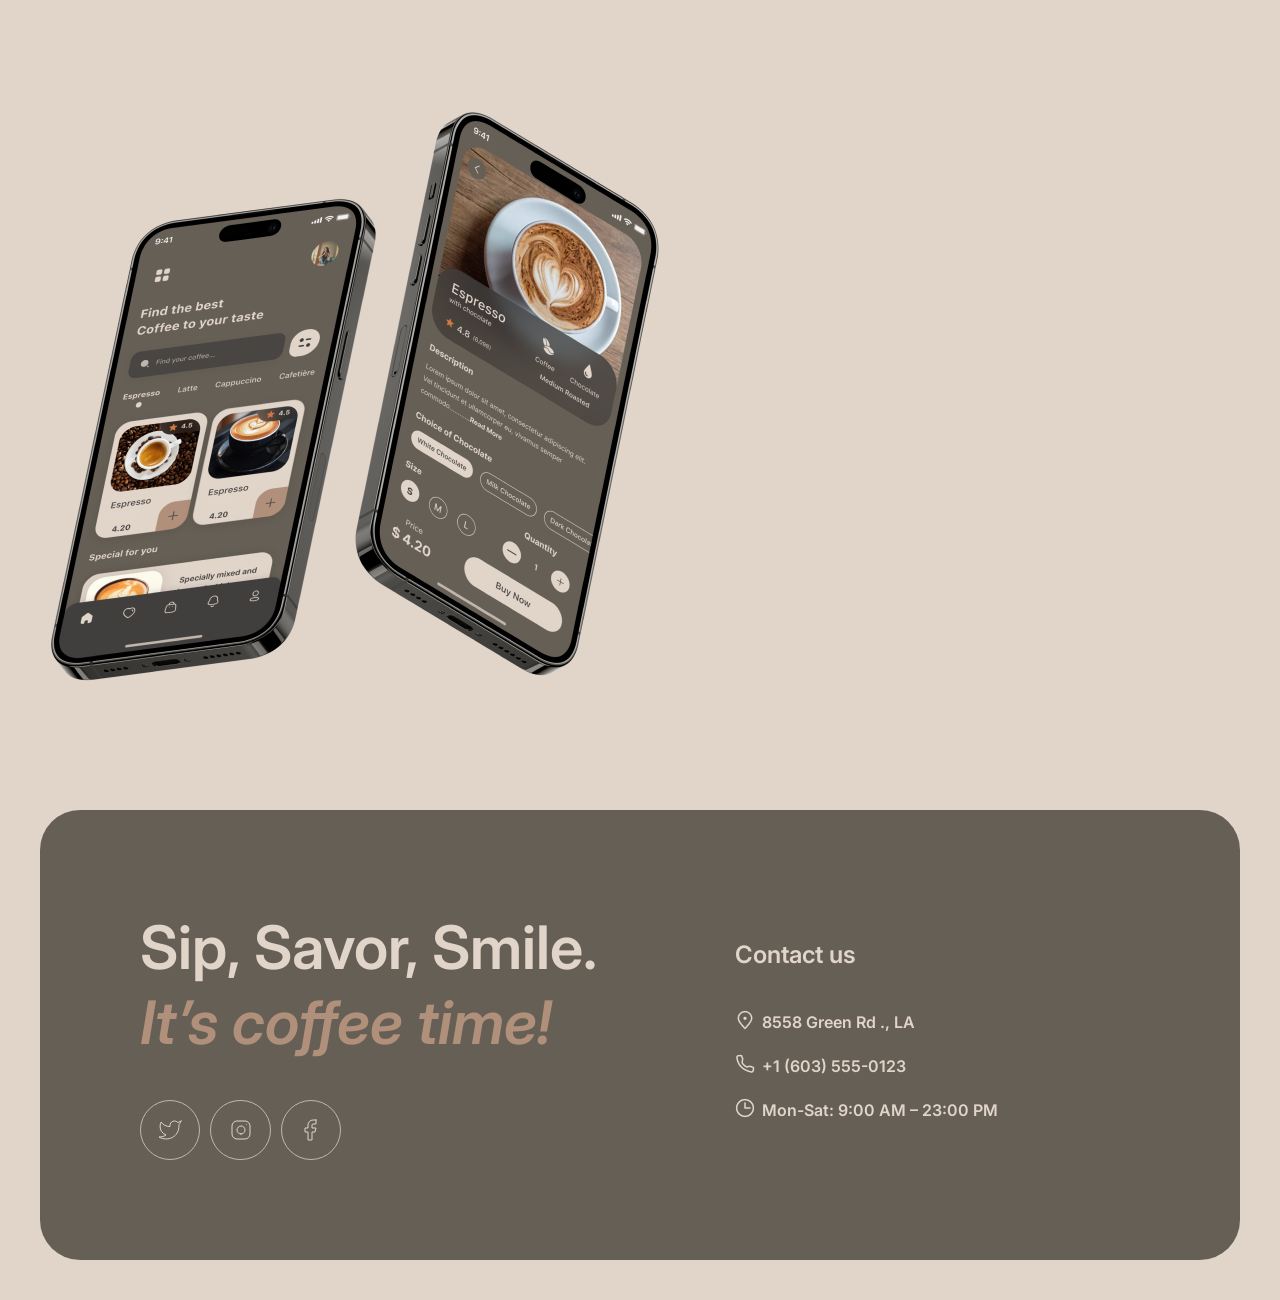
==== commit 7786aacb: "fix: adjust theme toggle and header links" ====
--- a/index.html
+++ b/index.html
@@ -102,7 +102,7 @@
                     <p>House Resource is a popular destination for coffee lovers and those</p>
                     <p>seeking a warm and inviting space to enjoy their favorite beverage.</p>
                 </div>
-                <a class="enjoy-btn" href="/rsschool-landing-page/catalog.html">
+                <a class="enjoy-btn" href="./catalog.html">
                     <span class="menu">Menu</span>
                     <span class="enjoy-btn-hover"><img src="assets/icons/coffee-cup.png" alt="coffee cup icon"></span>
                 </a>
@@ -115,7 +115,7 @@
             <div class="left circle-container">
                 <div class="circle">
                     <svg class="arrow-svg" width="24" height="24" viewBox="0 0 24 24" fill="none" xmlns="http://www.w3.org/2000/svg">
-                        <path d="M18.5 12H6M6 12L12 6M6 12L12 18" stroke="#403F3D" stroke-linecap="round" stroke-linejoin="round"/>
+                        <path d="M18.5 12H6M6 12L12 6M6 12L12 18" stroke="currentColor" stroke-linecap="round" stroke-linejoin="round"/>
                     </svg>
                 </div>
             </div>
@@ -159,7 +159,7 @@
             </div>
         </div>
     </section>
-    <section id="modile-app">
+    <section id="mobile-app">
         <div class="mobile-app-container">
             <div class="offer-box">
                 <div class="big-text">
--- a/styles/index.css
+++ b/styles/index.css
@@ -103,6 +103,10 @@
     color: var(--color-text);
     cursor: pointer;
     transition: background-color 0.3s ease, color 0.3s ease;
+}
+
+.theme-btn[data-theme="dark"] {
+    color: #403F3D;
 }
 
 .theme-btn:hover {
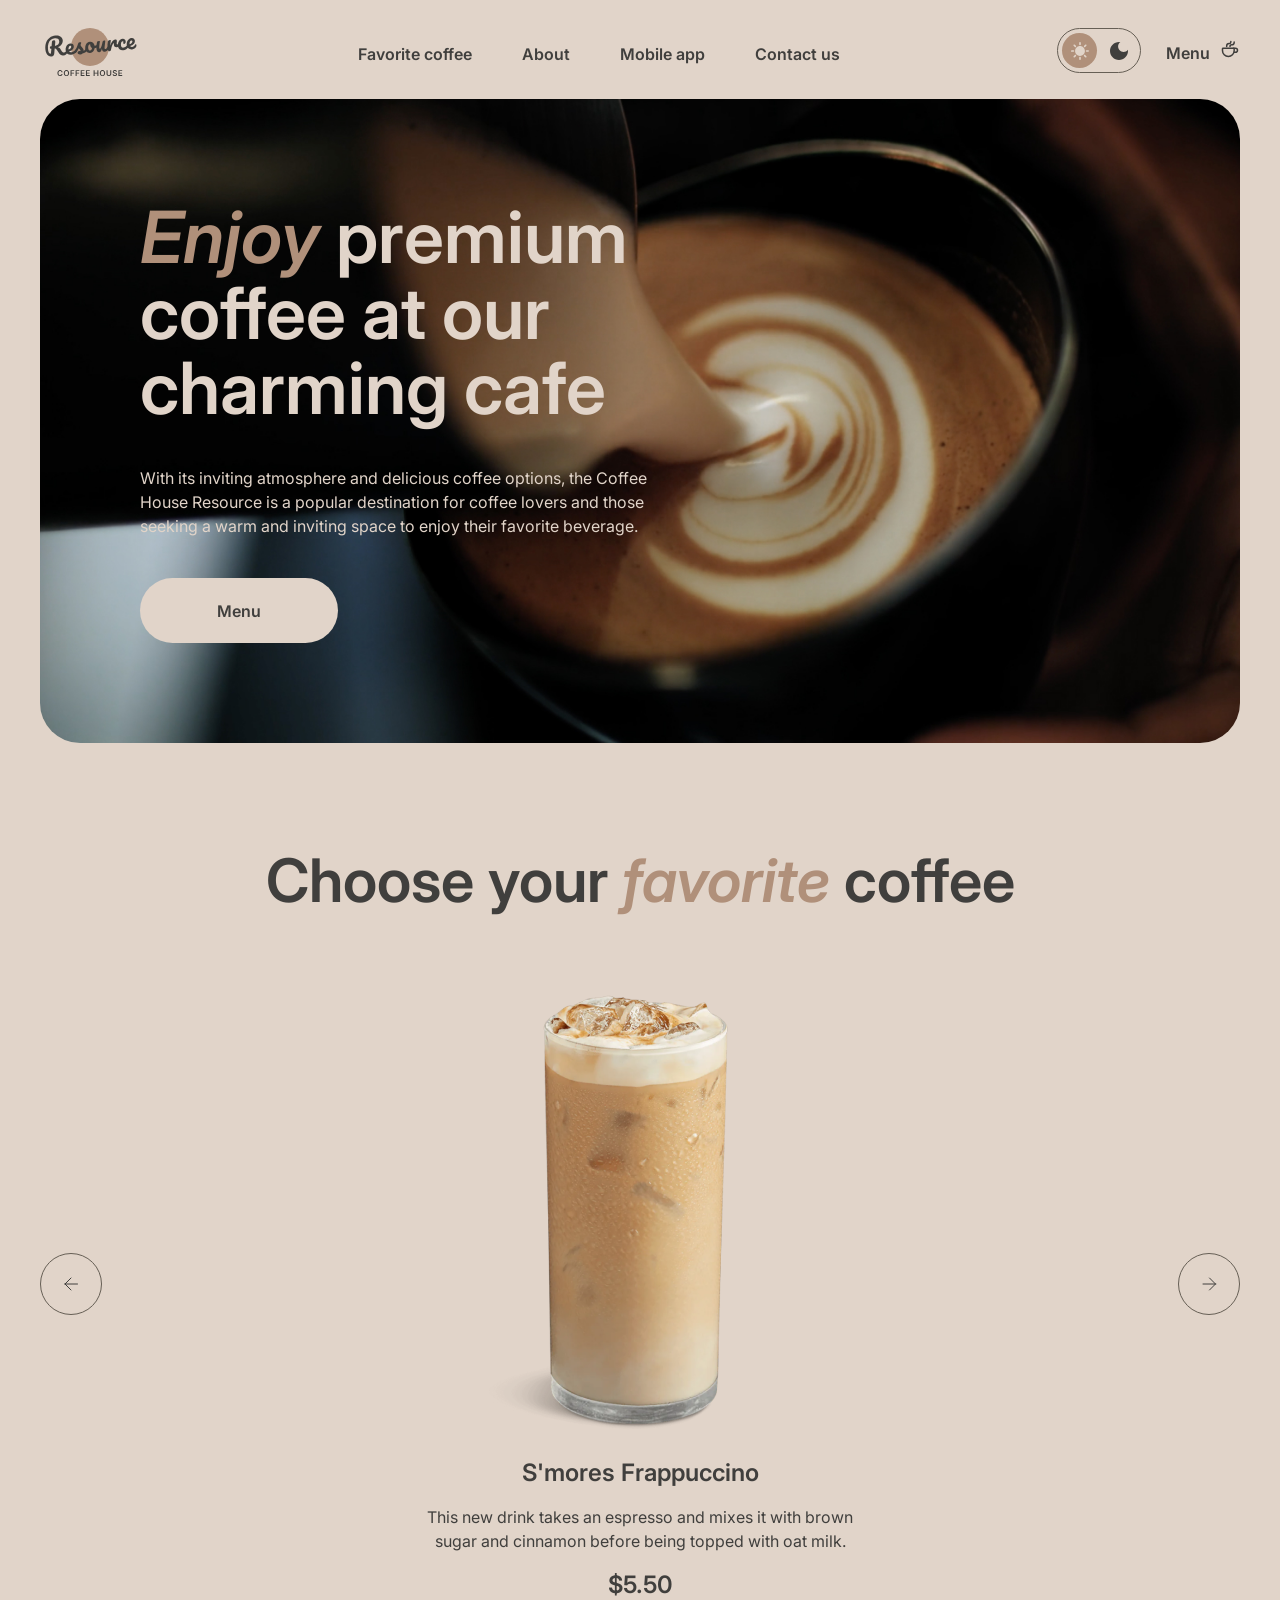
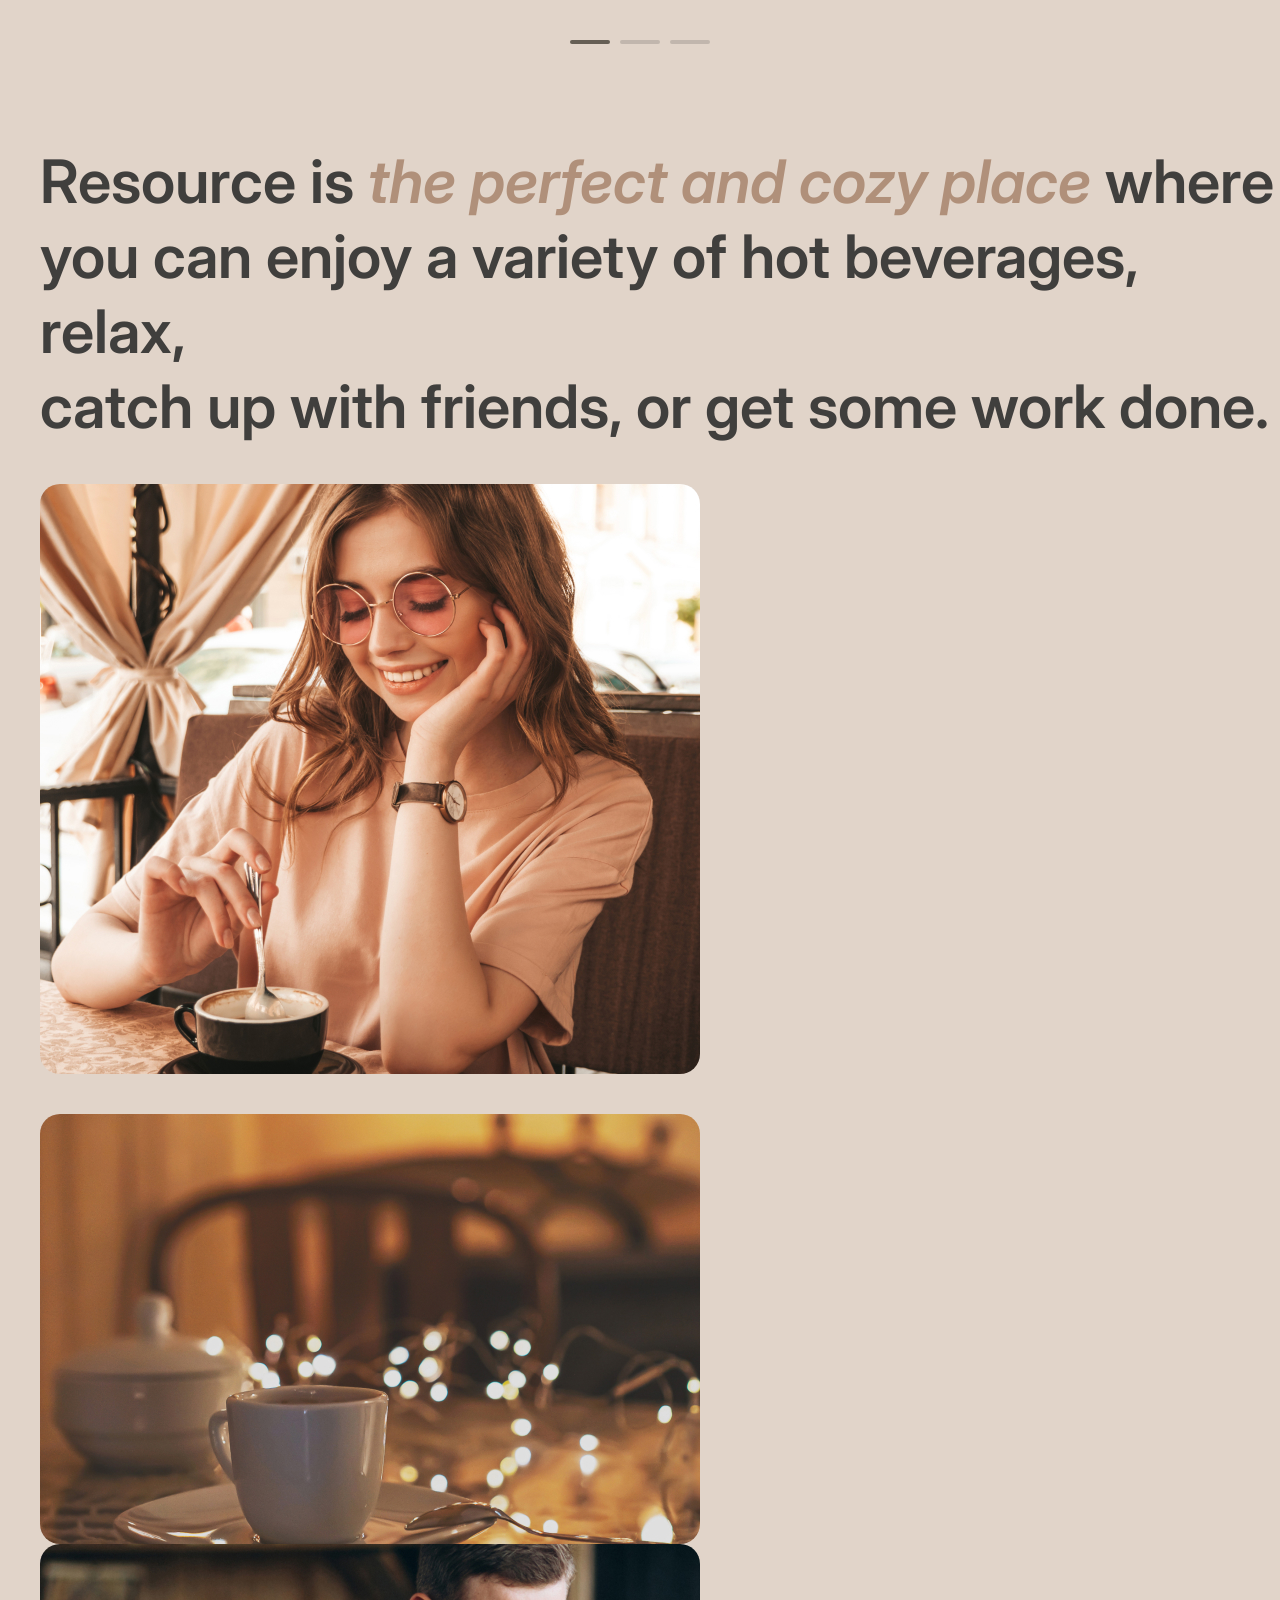
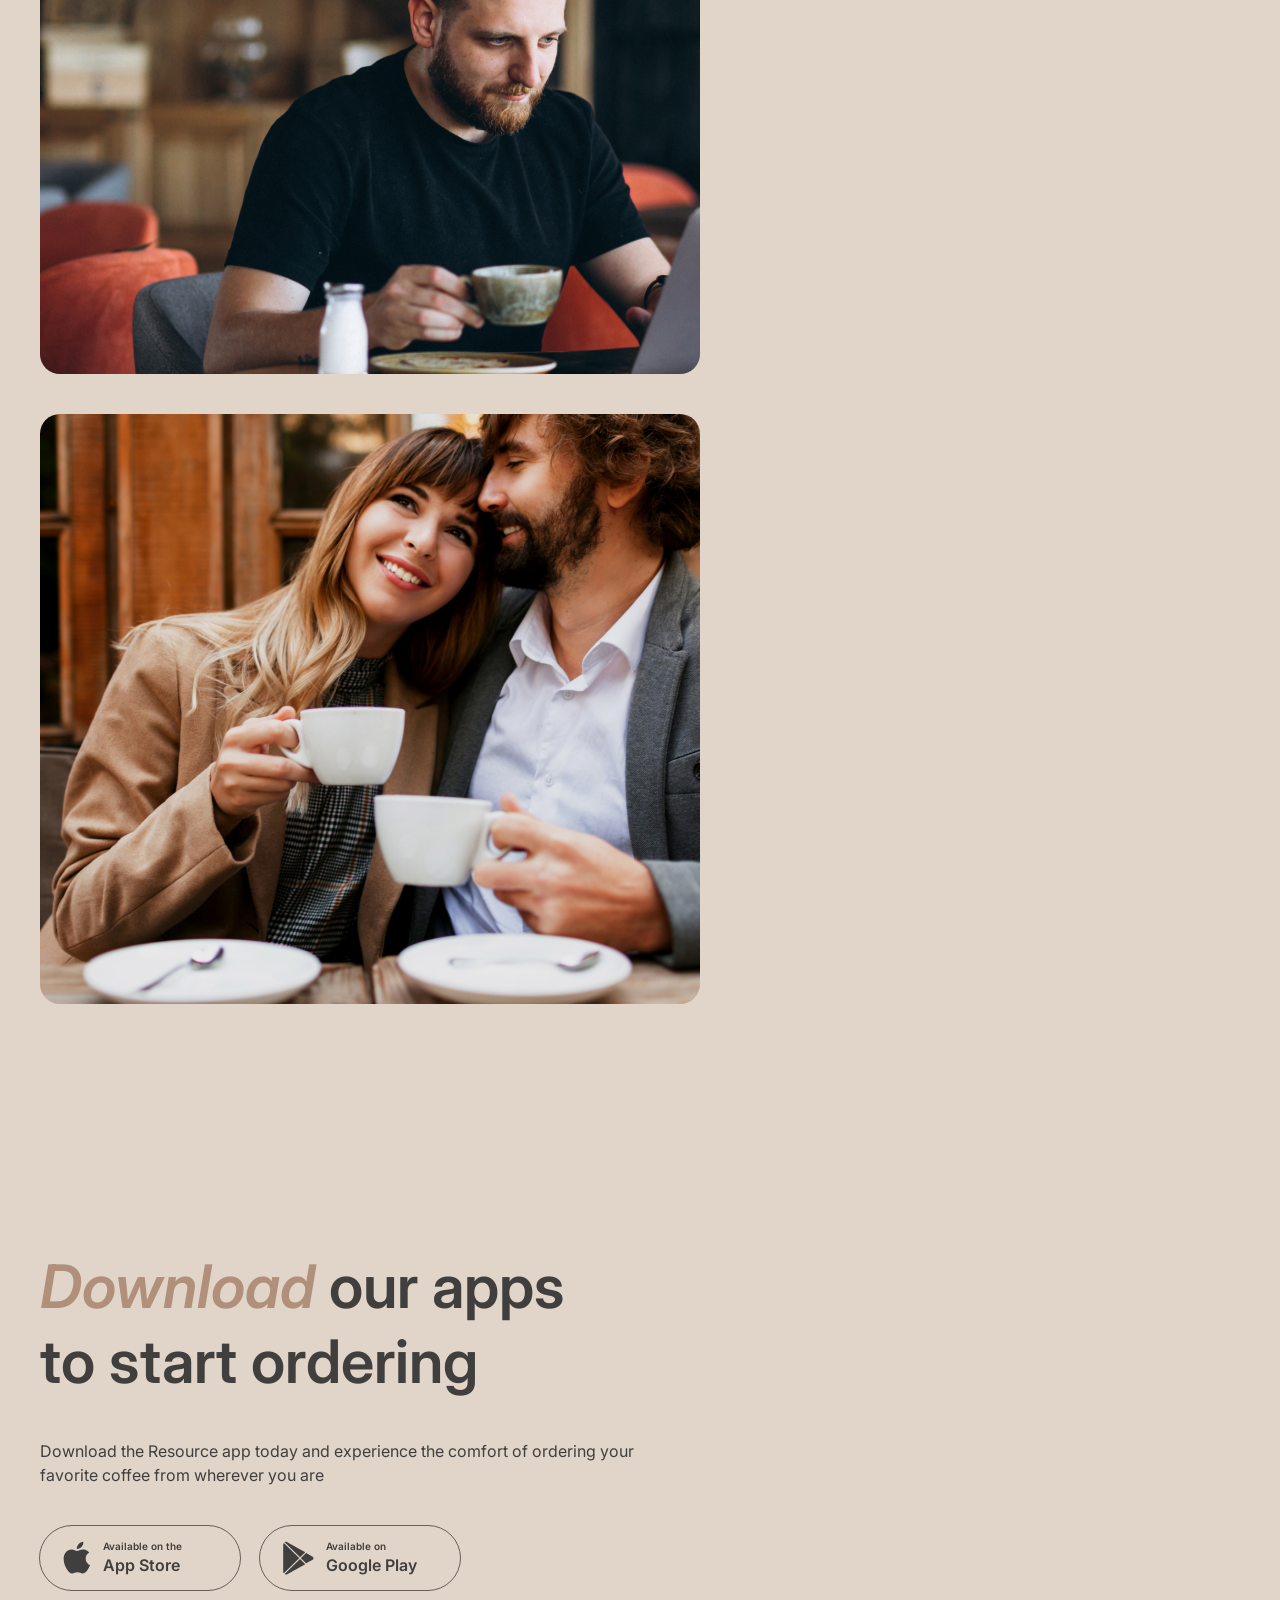
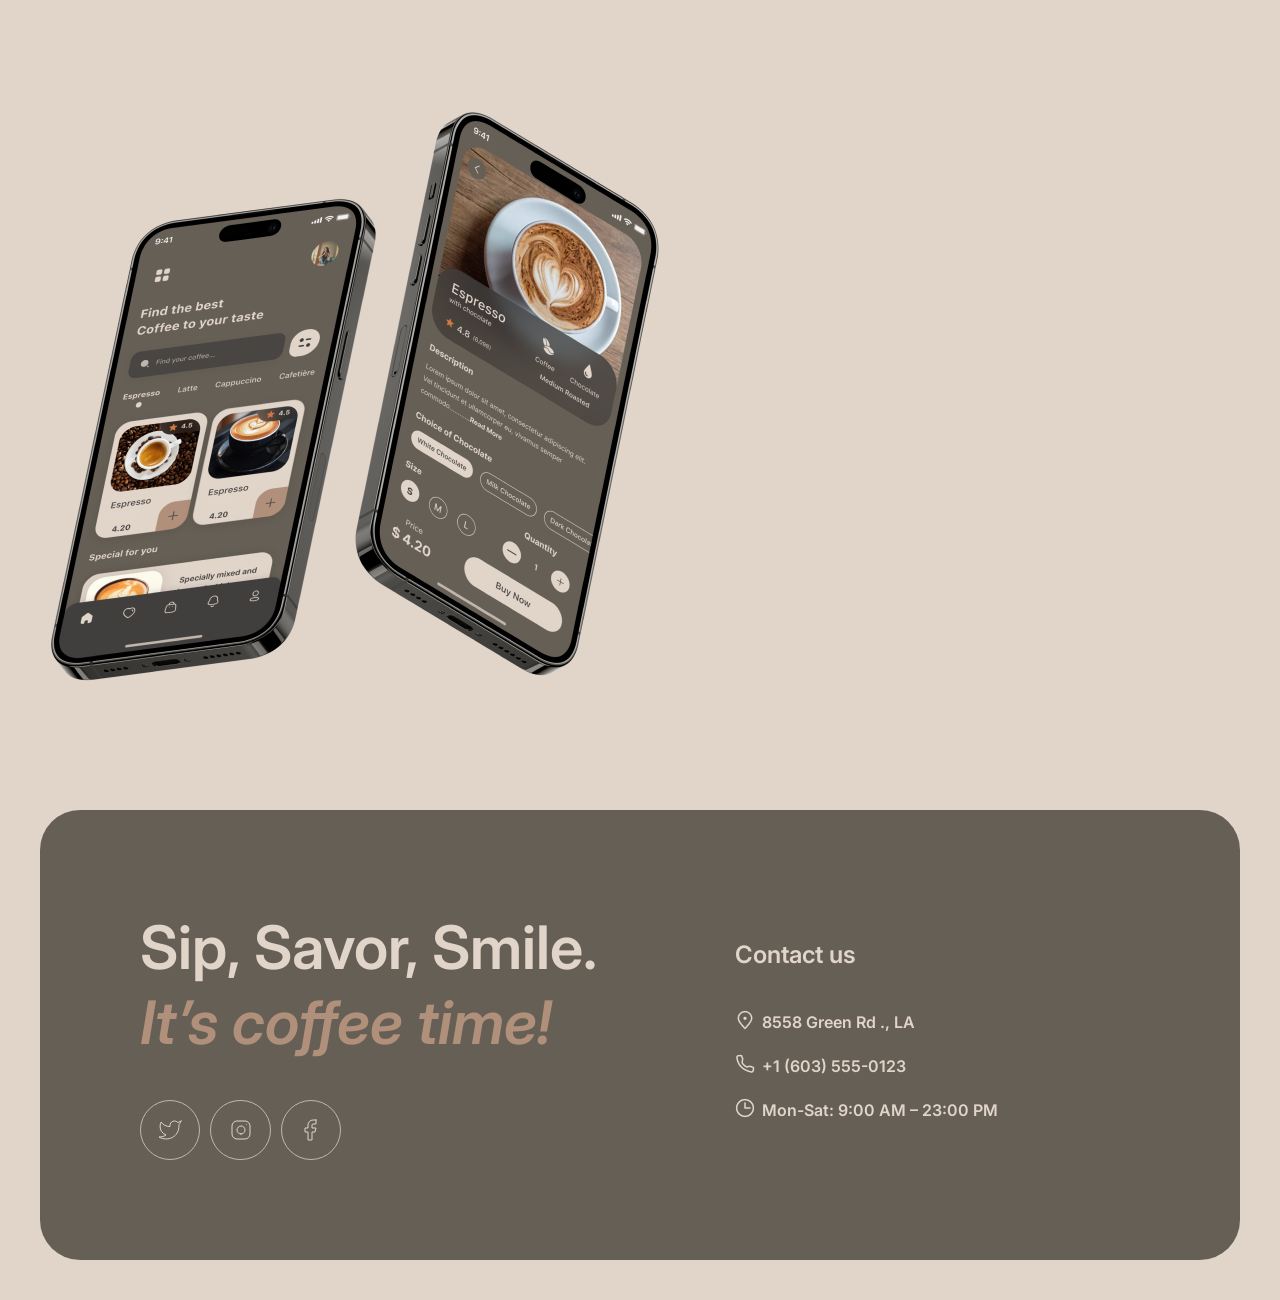
==== commit b01bfa7f: "feat: add theme switcher and update header and hero colors" ====
--- a/index.html
+++ b/index.html
@@ -16,7 +16,8 @@
 <body>
 <header>
     <a class="logo" href="./index.html" aria-label="Coffee House home">
-        <img src="assets/icons/logo.png" alt="Coffee House">
+        <img class="logo-img logo-light" src="assets/icons/logo-light.svg" alt="Coffee House">
+        <img class="logo-img logo-dark" src="assets/icons/logo-dark.svg" alt="" aria-hidden="true">
     </a>
 
     <nav class="nav" aria-label="Main navigation">
@@ -64,14 +65,18 @@
                             fill="currentColor"/>
                 </svg>
             </button>
-
         </div>
 
         <div class="menu-link">
             <a class="menu-link-btn" href="./catalog.html">
                 <span class="menu-word">Menu</span>
                 <span class="coffee-img">
-                    <img src="assets/icons/coffee-cup.png" alt="">
+                    <svg xmlns="http://www.w3.org/2000/svg" width="20" height="20" viewBox="0 0 20 20" fill="none">
+                        <path d="M14.167 9.76667V11.6667C14.167 14.8883 11.5553 17.5 8.33366 17.5C5.112 17.5 2.50033 14.8883 2.50033 11.6667V9.76667C2.50033 9.4353 2.76896 9.16667 3.10033 9.16667H13.567C13.8984 9.16667 14.167 9.4353 14.167 9.76667Z" stroke="currentColor" stroke-width="1.5" stroke-linecap="round" stroke-linejoin="round"/>
+                        <path d="M10.0003 7.50008C10.0003 6.66675 10.5956 5.83341 11.786 5.83341C13.101 5.83341 14.167 4.76743 14.167 3.45246V2.91675" stroke="currentColor" stroke-width="1.5" stroke-linecap="round" stroke-linejoin="round"/>
+                        <path d="M6.66634 7.5V7.08333C6.66634 5.70262 7.78563 4.58333 9.16634 4.58333C10.0868 4.58333 10.833 3.83714 10.833 2.91667V2.5" stroke="currentColor" stroke-width="1.5" stroke-linecap="round" stroke-linejoin="round"/>
+                        <path d="M13.333 9.16675H15.4163C16.5669 9.16675 17.4997 10.0995 17.4997 11.2501C17.4997 12.4007 16.5669 13.3334 15.4163 13.3334H14.1663" stroke="currentColor" stroke-width="1.5" stroke-linecap="round" stroke-linejoin="round"/>
+                    </svg>
                 </span>
             </a>
         </div>
@@ -251,5 +256,6 @@
         </div>
     </div>
 </footer>
+<script src="./scripts/theme.js"></script>
 </body>
 </html>
--- a/styles/index.css
+++ b/styles/index.css
@@ -40,6 +40,23 @@
     cursor: pointer;
 }
 
+.logo-img {
+    display: block;
+    width: 100px;
+    height: 60px;
+}
+
+.logo-dark {
+    display: none;
+}
+
+[data-theme="dark"] .logo-light {
+    display: none;
+}
+
+[data-theme="dark"] .logo-dark {
+    display: block;
+}
 
 
 .nav ul {
@@ -193,6 +210,11 @@
 }
 
 
+.coffee-img {
+    color: var(--color-text);
+
+}
+
 
 /* SECTION ===== ENJOY =========================================== */
 
@@ -243,8 +265,8 @@
     max-width: 198px;
     height: 64px;
     border-radius: 100px;
-    padding-top:1px;
-    background-color: #E1D4C9;
+    padding-top: 1px;
+    background-color: var(--color-light);
     cursor: pointer;
     border: none;
     outline: none;
@@ -254,11 +276,13 @@
     line-height: 24px;
     text-align: center;
     position: relative;
-}
-
-.enjoy-btn {
     text-decoration: none;
-    color: #403F3D;
+    color: var(--color-text);
+}
+
+[data-theme="dark"] .enjoy-btn {
+    background-color: var(--color-surface-dark);
+    color: var(--color-light);
 }
 
 .enjoy-btn-hover {
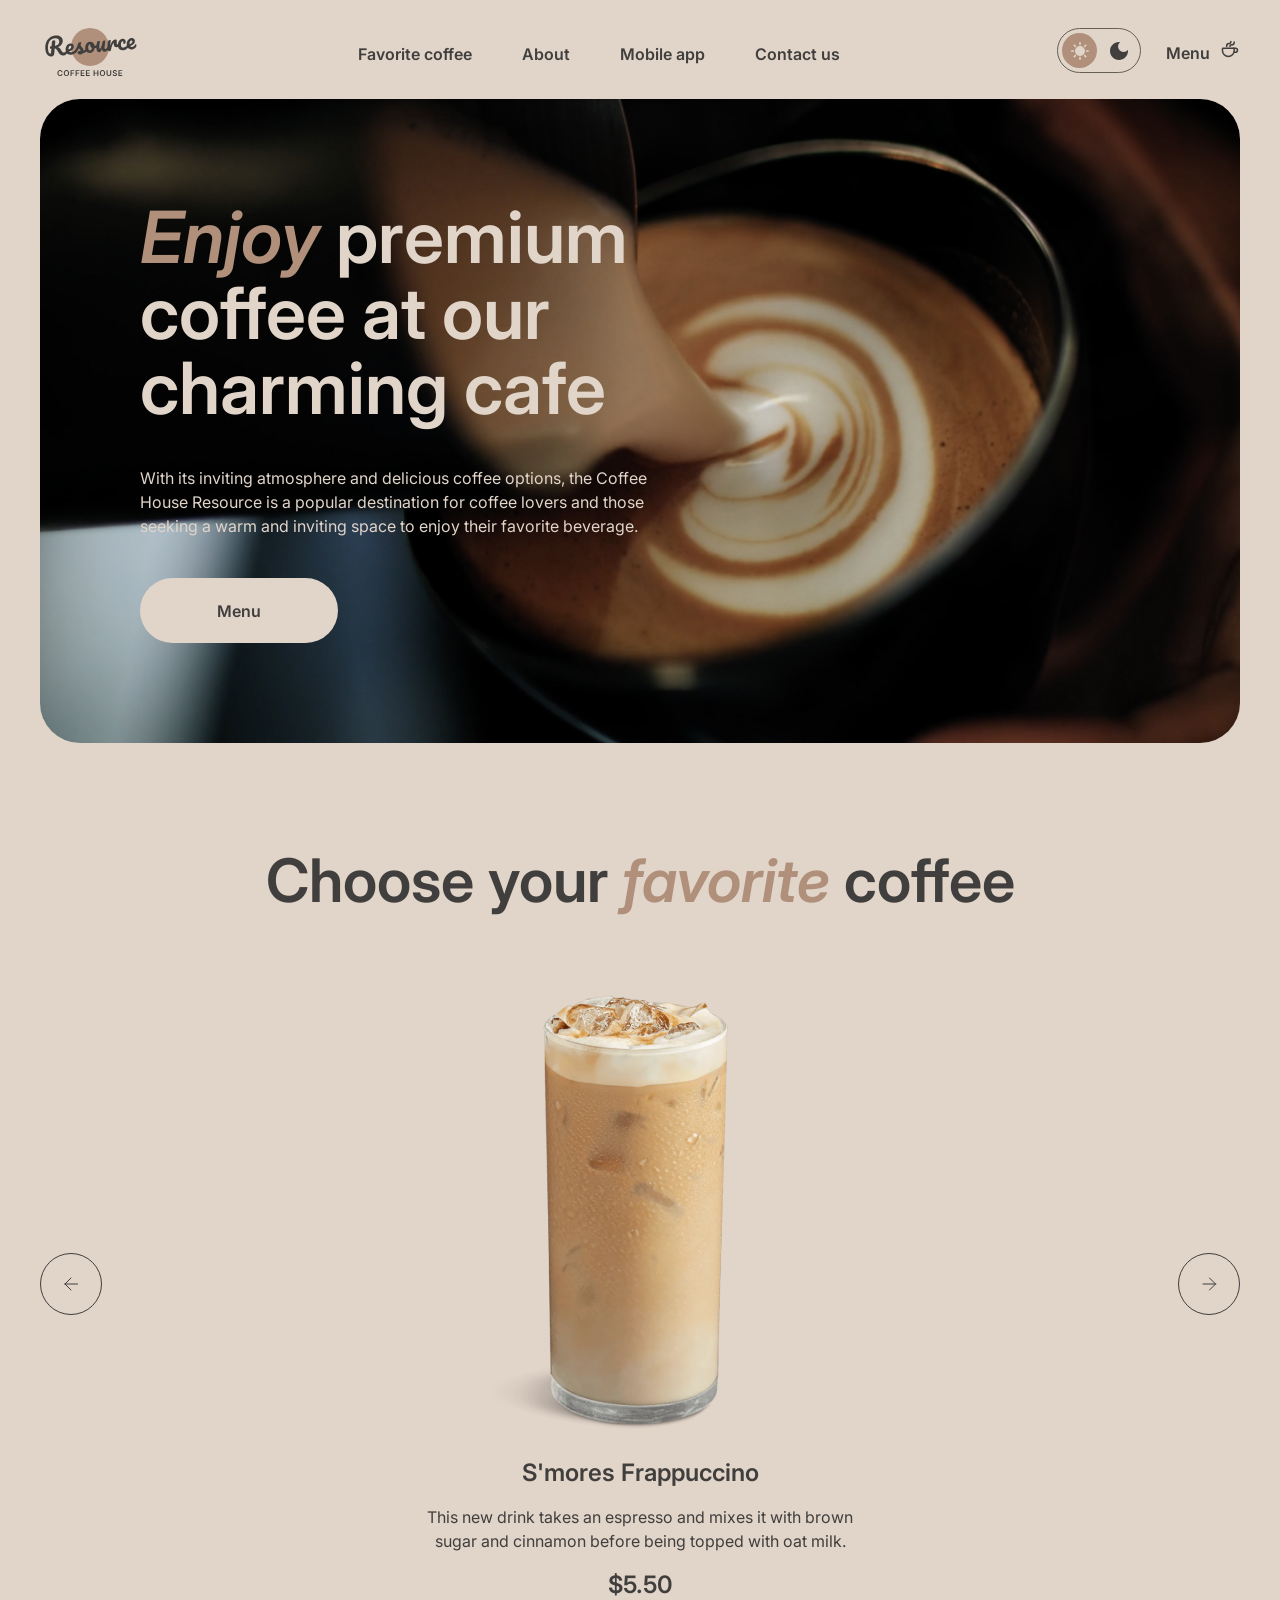
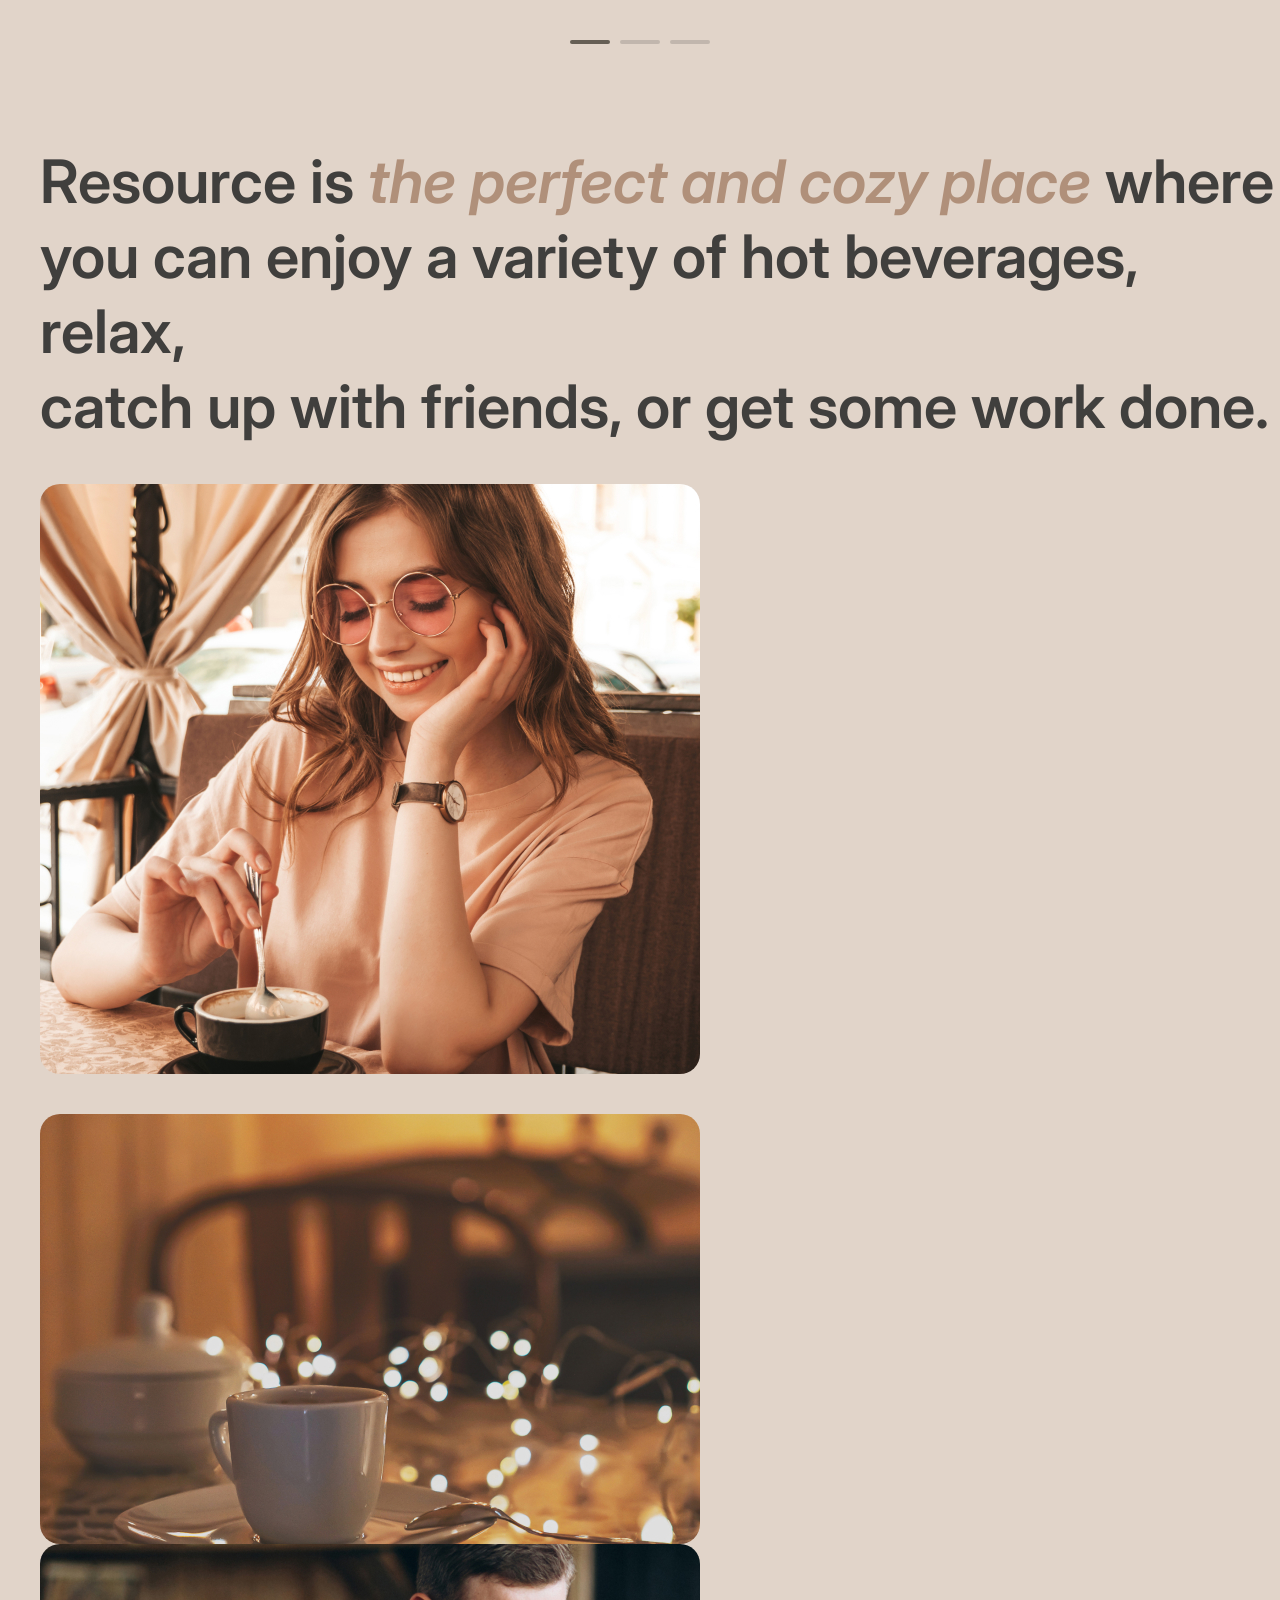
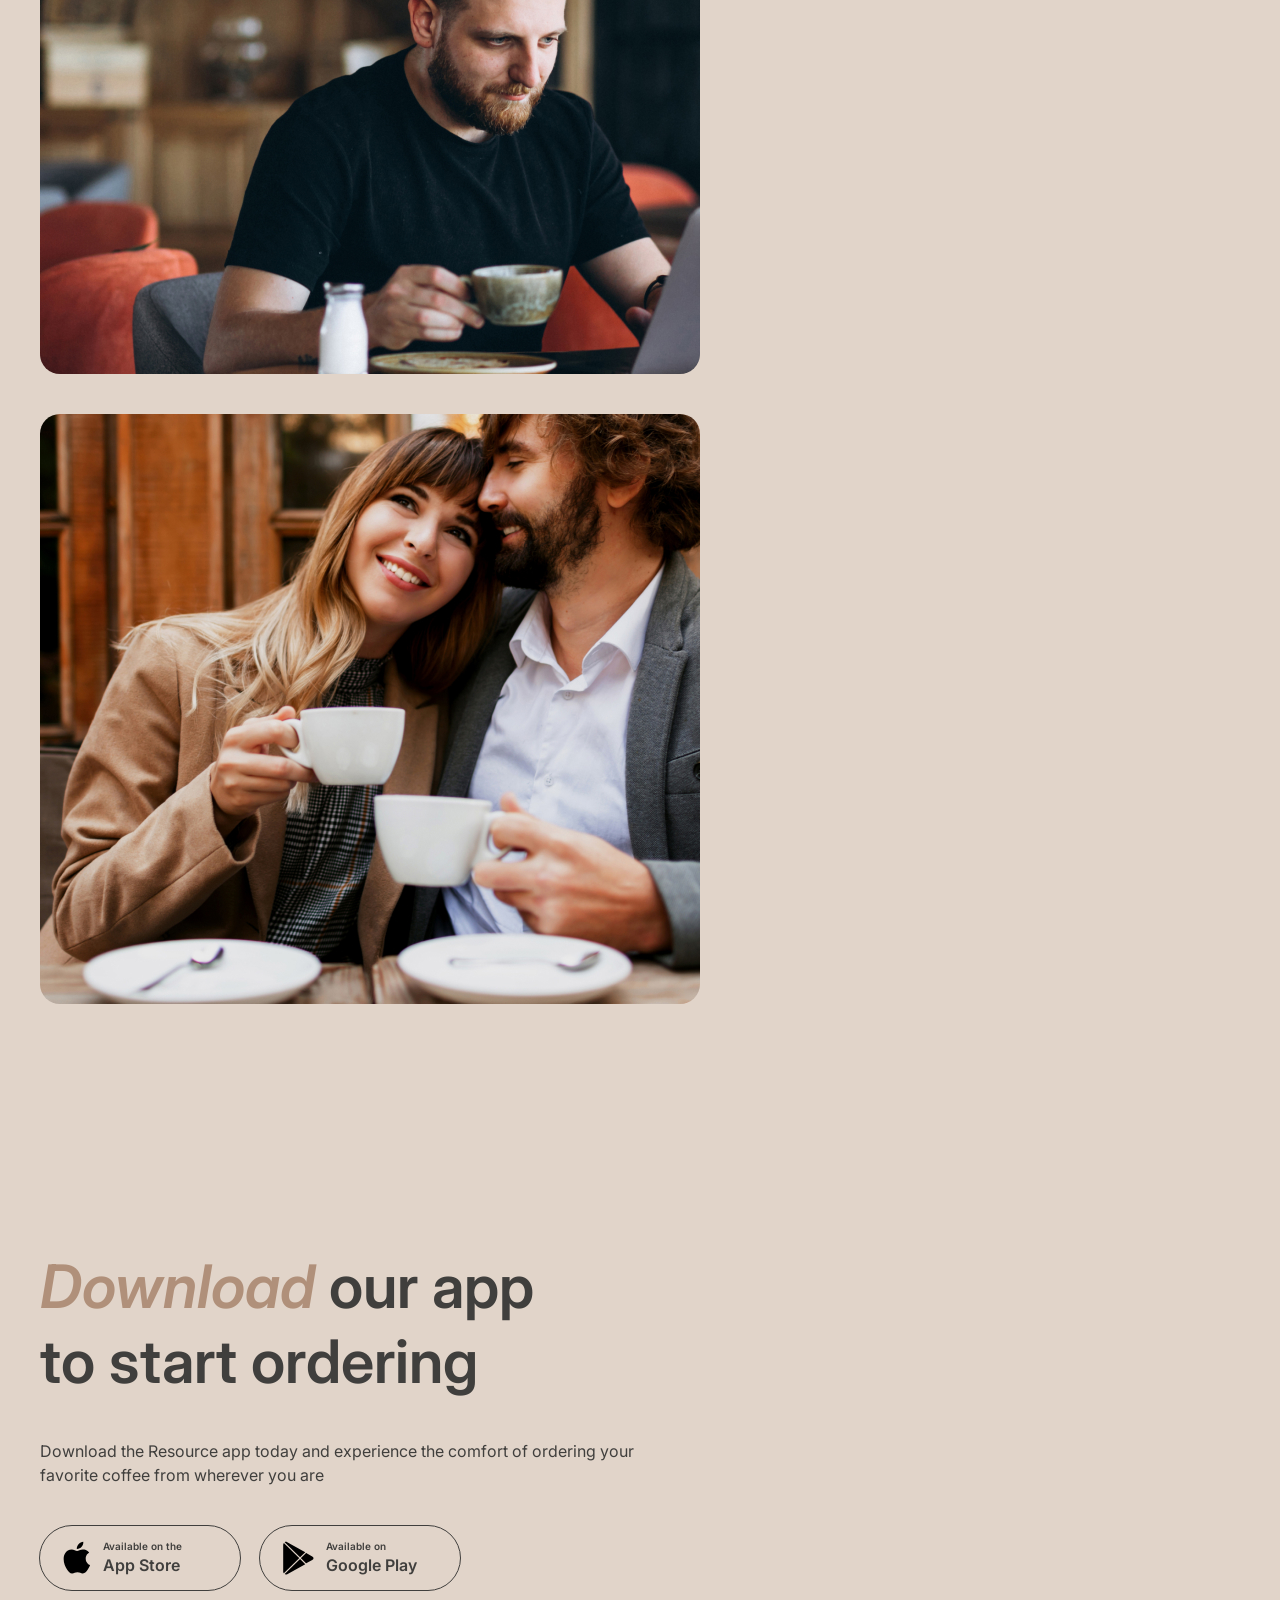
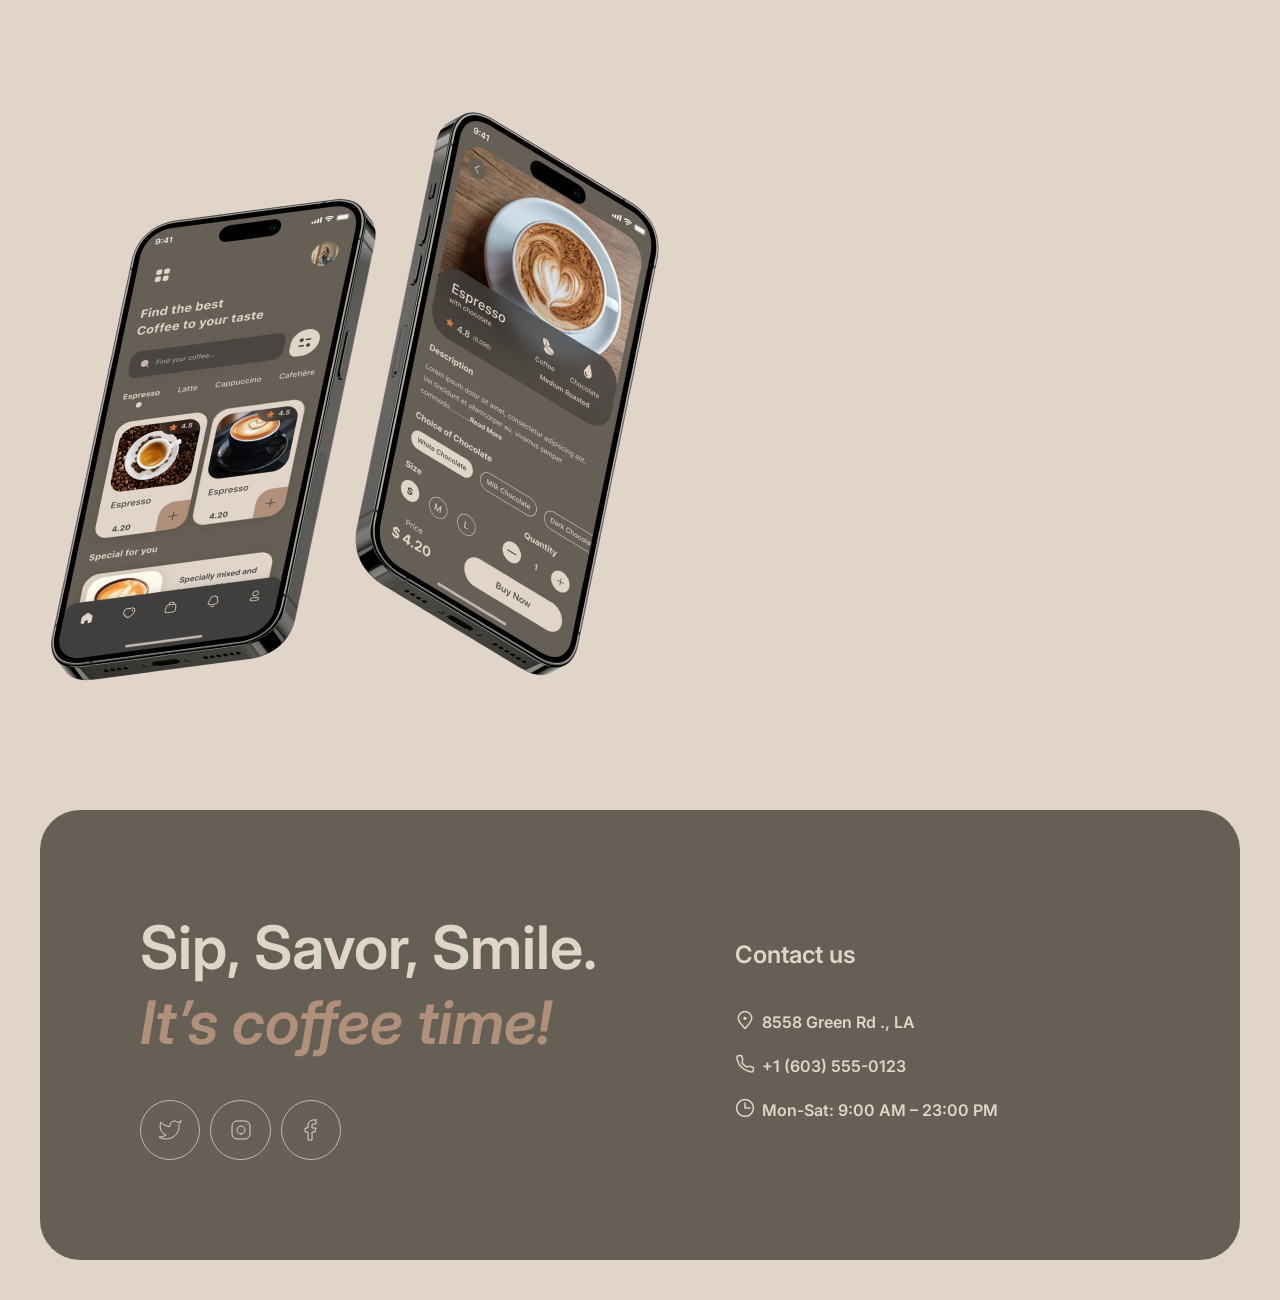
==== commit 22180d86: "feat: implement dark theme styles across main page" ====
--- a/index.html
+++ b/index.html
@@ -136,7 +136,7 @@
             <div class="right circle-container">
                 <div class="circle">
                     <svg class="arrow-svg" width="24" height="24" viewBox="0 0 24 24" fill="none" xmlns="http://www.w3.org/2000/svg">
-                        <path d="M6 12H18.5M18.5 12L12.5 6M18.5 12L12.5 18" stroke="#403F3D" stroke-linecap="round" stroke-linejoin="round"/>
+                        <path d="M6 12H18.5M18.5 12L12.5 6M18.5 12L12.5 18" stroke="currentColor" stroke-linecap="round" stroke-linejoin="round"/>
                     </svg>
                 </div>
             </div>
@@ -168,7 +168,7 @@
         <div class="mobile-app-container">
             <div class="offer-box">
                 <div class="big-text">
-                    <h2><i>Download</i> our apps </h2>
+                    <h2><i>Download</i> our app </h2>
                     <h2>to start ordering</h2>
                 </div>
                 <div class="small-text">
@@ -178,8 +178,8 @@
                 <div class="buttons-box">
                     <div class="app-store-btn">
                         <svg width="28" height="33" viewBox="0 0 28 33" fill="none" xmlns="http://www.w3.org/2000/svg">
-                            <path d="M22.7073 17.6307C22.6704 13.6324 26.065 11.6872 26.2203 11.5966C24.2977 8.86366 21.3178 8.49026 20.2707 8.46048C17.7679 8.20369 15.3403 9.92062 14.0654 9.92062C12.765 9.92062 10.8017 8.48529 8.68579 8.52747C5.96293 8.56841 3.41566 10.1055 2.0186 12.4923C-0.864579 17.359 1.28572 24.5108 4.04802 28.4446C5.42981 30.3712 7.04444 32.5223 9.15784 32.4466C11.2254 32.3635 11.9978 31.1614 14.4929 31.1614C16.9651 31.1614 17.6903 32.4466 19.8457 32.3983C22.0647 32.3635 23.4618 30.463 24.7952 28.519C26.392 26.3108 27.0333 24.1362 27.0588 24.0245C27.0066 24.0071 22.7493 22.4229 22.7073 17.6307Z" fill="#403F3D"/>
-                            <path d="M18.6357 5.87268C19.7477 4.51675 20.5086 2.67205 20.2974 0.800049C18.6879 0.86952 16.675 1.88554 15.5159 3.21169C14.4903 4.38029 13.5742 6.29571 13.8109 8.097C15.6189 8.2285 17.4753 7.20752 18.6357 5.87268Z" fill="#403F3D"/>
+                            <path d="M22.7073 17.6307C22.6704 13.6324 26.065 11.6872 26.2203 11.5966C24.2977 8.86366 21.3178 8.49026 20.2707 8.46048C17.7679 8.20369 15.3403 9.92062 14.0654 9.92062C12.765 9.92062 10.8017 8.48529 8.68579 8.52747C5.96293 8.56841 3.41566 10.1055 2.0186 12.4923C-0.864579 17.359 1.28572 24.5108 4.04802 28.4446C5.42981 30.3712 7.04444 32.5223 9.15784 32.4466C11.2254 32.3635 11.9978 31.1614 14.4929 31.1614C16.9651 31.1614 17.6903 32.4466 19.8457 32.3983C22.0647 32.3635 23.4618 30.463 24.7952 28.519C26.392 26.3108 27.0333 24.1362 27.0588 24.0245C27.0066 24.0071 22.7493 22.4229 22.7073 17.6307Z" fill="currentColor"/>
+                            <path d="M18.6357 5.87268C19.7477 4.51675 20.5086 2.67205 20.2974 0.800049C18.6879 0.86952 16.675 1.88554 15.5159 3.21169C14.4903 4.38029 13.5742 6.29571 13.8109 8.097C15.6189 8.2285 17.4753 7.20752 18.6357 5.87268Z" fill="currentColor"/>
                         </svg>
                         <div class="app-store-text">
                             <p class="btn-text-small">Available on the</p>
@@ -188,10 +188,10 @@
                     </div>
                     <div class="google-play-btn">
                         <svg width="31" height="34" viewBox="0 0 31 34" fill="none" xmlns="http://www.w3.org/2000/svg">
-                            <path d="M0.755796 2.20297C0.393349 2.57289 0.183594 3.14884 0.183594 3.89471V30.4994C0.183594 31.2453 0.393349 31.8212 0.755796 32.1911L0.845252 32.2723L16.1359 17.37V17.0181L0.845252 2.11575L0.755796 2.20297Z" fill="#403F3D"/>
-                            <path d="M23.0776 22.34L17.9863 17.37V17.0181L23.0837 12.0482L23.1979 12.1128L29.2345 15.4617C30.9573 16.4121 30.9573 17.976 29.2345 18.9324L23.1979 22.2753L23.0776 22.34Z" fill="#403F3D"/>
-                            <path d="M22.2733 23.2007L17.0617 18.1195L1.68164 33.1166C2.25384 33.7031 3.18695 33.7737 4.24807 33.1873L22.2733 23.2007Z" fill="#403F3D"/>
-                            <path d="M22.2733 11.1876L4.24807 1.20103C3.18695 0.620579 2.25384 0.691254 1.68164 1.27772L17.0617 16.2688L22.2733 11.1876Z" fill="#403F3D"/>
+                            <path d="M0.755796 2.20297C0.393349 2.57289 0.183594 3.14884 0.183594 3.89471V30.4994C0.183594 31.2453 0.393349 31.8212 0.755796 32.1911L0.845252 32.2723L16.1359 17.37V17.0181L0.845252 2.11575L0.755796 2.20297Z" fill="currentColor"/>
+                            <path d="M23.0776 22.34L17.9863 17.37V17.0181L23.0837 12.0482L23.1979 12.1128L29.2345 15.4617C30.9573 16.4121 30.9573 17.976 29.2345 18.9324L23.1979 22.2753L23.0776 22.34Z" fill="currentColor"/>
+                            <path d="M22.2733 23.2007L17.0617 18.1195L1.68164 33.1166C2.25384 33.7031 3.18695 33.7737 4.24807 33.1873L22.2733 23.2007Z" fill="currentColor"/>
+                            <path d="M22.2733 11.1876L4.24807 1.20103C3.18695 0.620579 2.25384 0.691254 1.68164 1.27772L17.0617 16.2688L22.2733 11.1876Z" fill="currentColor"/>
                         </svg>
                         <div class="google-play-text">
                             <p class="btn-text-small">Available on</p>
--- a/styles/index.css
+++ b/styles/index.css
@@ -131,7 +131,6 @@
     color: var(--color-light);
 }
 
-
 .theme-btn svg {
     width: 18px;
     height: 18px;
@@ -142,7 +141,10 @@
     color: var(--color-bg);
 }
 
-
+/* Луна в тёмной теме */
+[data-theme="dark"] .theme-btn[data-theme="dark"][aria-pressed="true"] {
+    color: var(--color-light);
+}
 
 
 .menu-link {
@@ -312,12 +314,12 @@
     font-weight: 600;
     line-height: 75px;
     text-align: center;
-    color: #403F3D;
+    color: var(--color-text);
     margin-top: 100px;
 }
 
 h1 i {
-    color: #B0907A;
+    color: var(--color-accent);
 }
 
 .fav-coffee-slider-container {
@@ -339,7 +341,7 @@
 }
 
 .coffee-title {
-    color:#403F3D;
+    color: var(--color-text);
     font-size: 24px;
     font-weight: 600;
     line-height: 30px;
@@ -354,7 +356,7 @@
 }
 
 .coffee-info p {
-    color:#403F3D;
+    color: var(--color-text);
     font-size: 16px;
     font-weight: 400;
     line-height:24px;
@@ -362,7 +364,7 @@
 }
 
 .coffee-price {
-    color:#403F3D;
+    color: var(--color-text);
     font-size: 24px;
     font-weight: 600;
     line-height: 30px;
@@ -375,8 +377,8 @@
     width: 60px;
     height: 60px;
     border-radius: 100px;
-    border:1px solid #665F55;
-    color: #403F3D;
+    border: 1px solid var(--color-text);
+    color: var(--color-text);
     transition: background-color 0.6s;
 }
 
@@ -386,15 +388,13 @@
 }
 
 .circle:hover {
-    background-color: #665F55;
+    background-color: var(--color-surface-dark);
     transition: background-color 0.6s;
 }
 
 .circle-container:hover svg path{
-    stroke: #E1D4C9;
-}
-
-
+    stroke: var(--color-light);
+}
 
 .controls {
     display: flex;
@@ -404,16 +404,23 @@
 }
 
 .control {
-    background-color:#C1B6AD;
+    background-color: #C1B6AD;
     width: 40px;
     height: 4px;
     border-radius: 100px;
 }
 
 .control.active {
-    background-color:#665F55;
-}
-
+    background-color: var(--color-surface-dark);
+}
+
+[data-theme="dark"] .control {
+    background-color: var(--color-surface-dark);
+}
+
+[data-theme="dark"] .control.active {
+    background-color: #C1B6AD;
+}
 
 /* SECTION =====ABOUT=========================================== */
 
@@ -430,11 +437,11 @@
     line-height: 75px;
     font-weight: 600;
     margin: 0;
-    color: #403F3D;
+    color: var(--color-text);
 }
 
 .about-text-block h2 i {
-    color:#B0907A;
+    color: var(--color-accent);
 }
 
 .image-block {
@@ -519,11 +526,11 @@
     font-weight: 600;
     line-height: 75px;
     margin: 0;
-    color: #403F3D;
+    color: var(--color-text);
 }
 
 .big-text i {
-    color: #B0907A;
+    color: var(--color-accent);
 }
 
 .small-text {
@@ -534,7 +541,7 @@
     font-size: 16px;
     font-weight: 400;
     line-height: 24px;
-    color: #403F3D;
+    color: var(--color-text);
     margin: 0;
 }
 
@@ -556,7 +563,7 @@
     width:200px;
     height: 64px;
     gap: 12px;
-    border: 1px solid #665F55;
+    border: 1px solid var(--color-text);
     border-radius: 100px;
     transition: background-color 0.6s;
 }
@@ -569,7 +576,7 @@
 
 .app-store-text,
 .google-play-text {
-    color: #403F3D;
+    color: var(--color-text);
 }
 
 .btn-text-small {
@@ -589,19 +596,39 @@
 
 .app-store-btn:hover,
 .google-play-btn:hover{
-    background-color: #665F55;
+    background-color: var(--color-surface-dark);
     transition: background-color 0.6s;
 }
 
 .app-store-btn:hover path,
 .google-play-btn:hover path {
-    fill: #E1D4C9;
+    fill: var(--color-light);
 }
 
 .app-store-text:hover,
 .google-play-text:hover {
-    color: #E1D4C9;
-}
+    color: var(--color-light);
+}
+
+[data-theme="dark"] .app-store-btn .google-play-text {
+    color: var(--color-text);
+}
+
+[data-theme="dark"] .app-store-btn svg path {
+    fill: var(--color-text);
+}
+
+[data-theme="dark"] .google-play-btn .google-play-text {
+    color: var(--color-text);
+}
+
+[data-theme="dark"] .google-play-btn svg path {
+    fill: var(--color-text);
+}
+
+
+
+
 
 /* FOOTER===== CONTACT US========================================== */
 
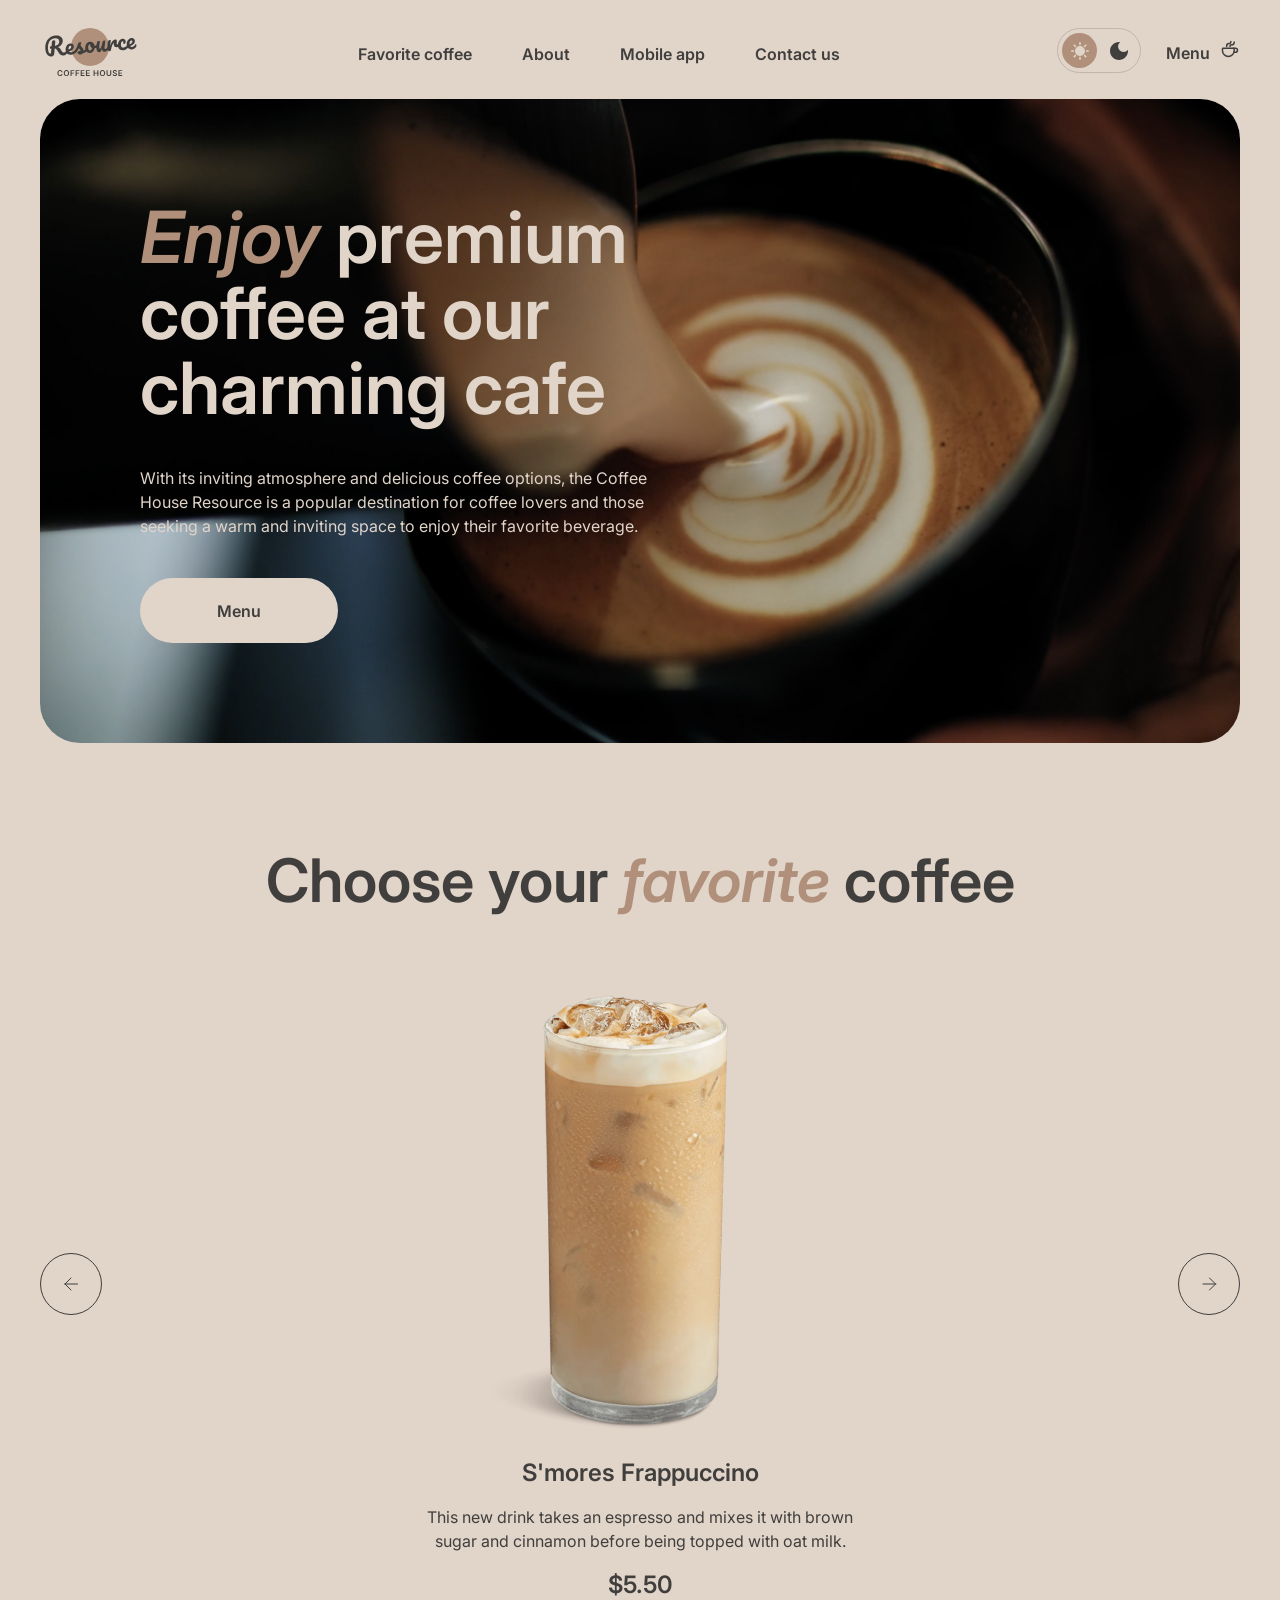
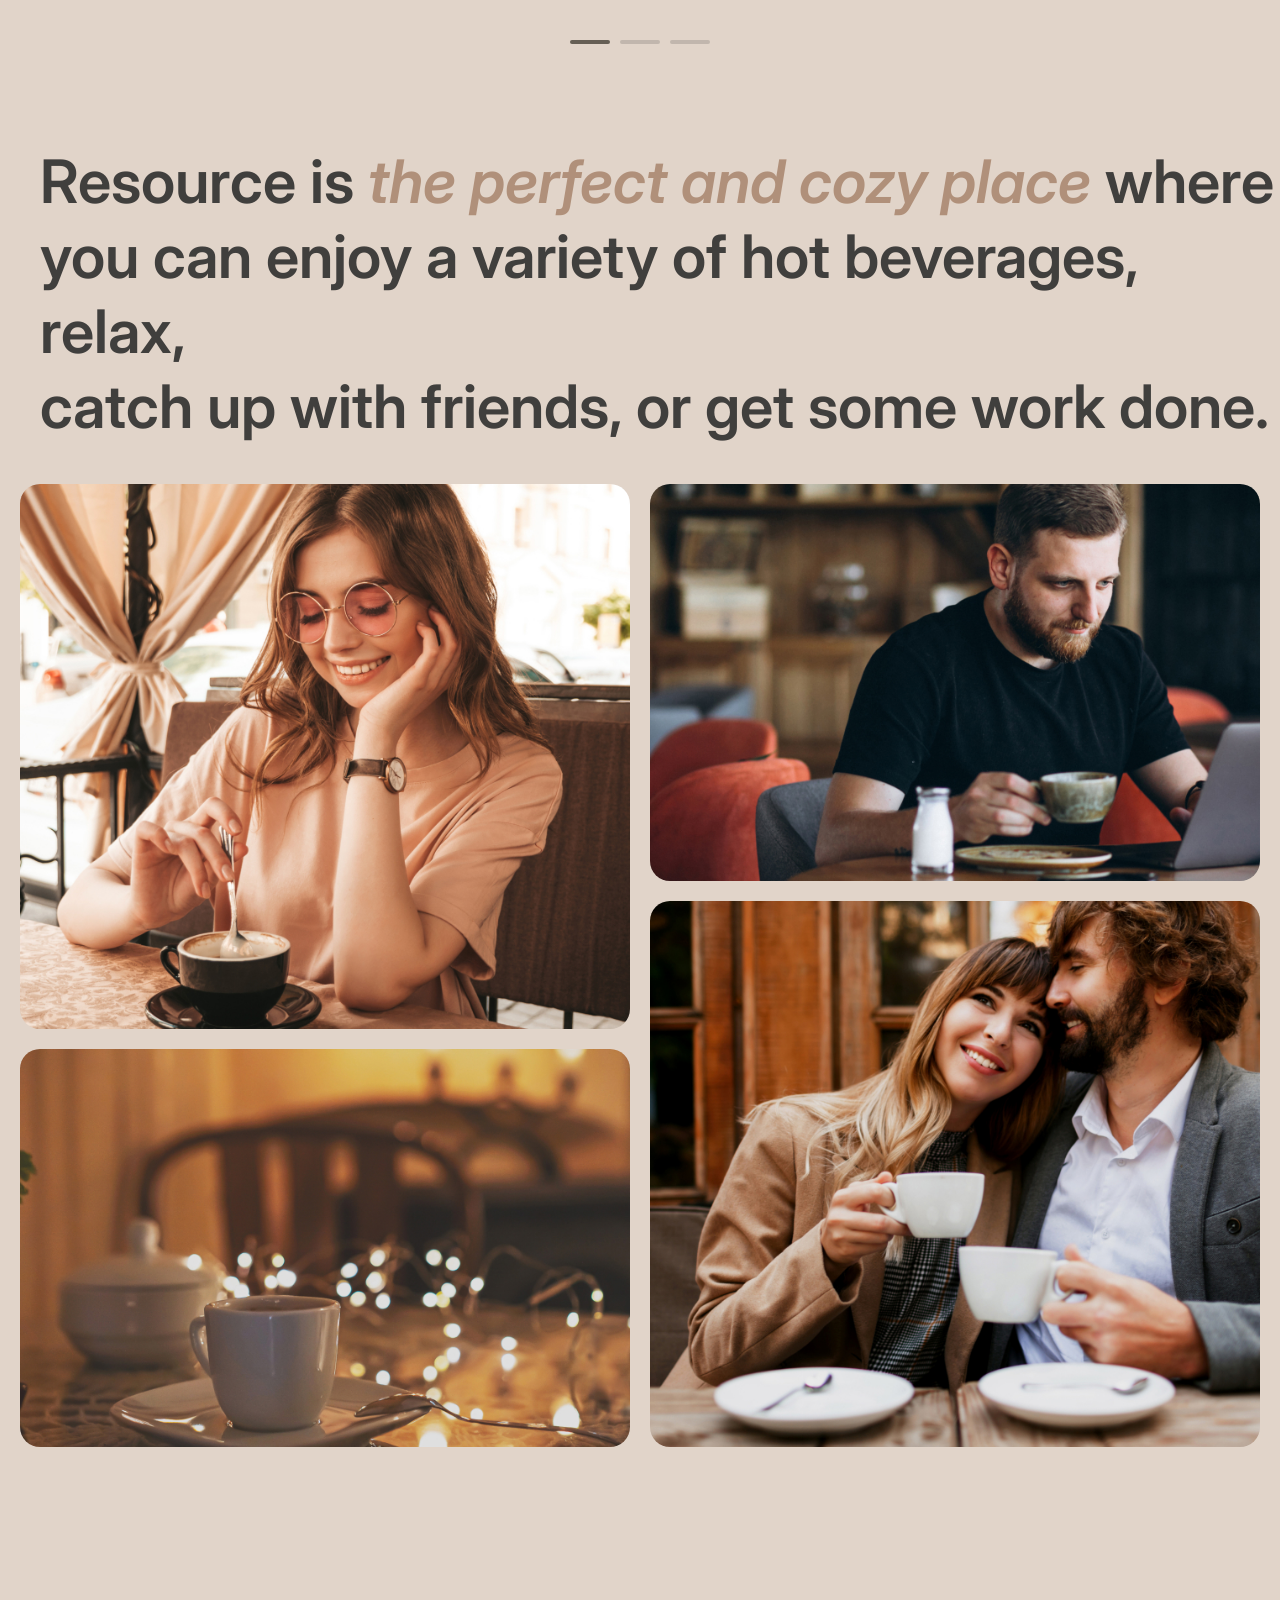
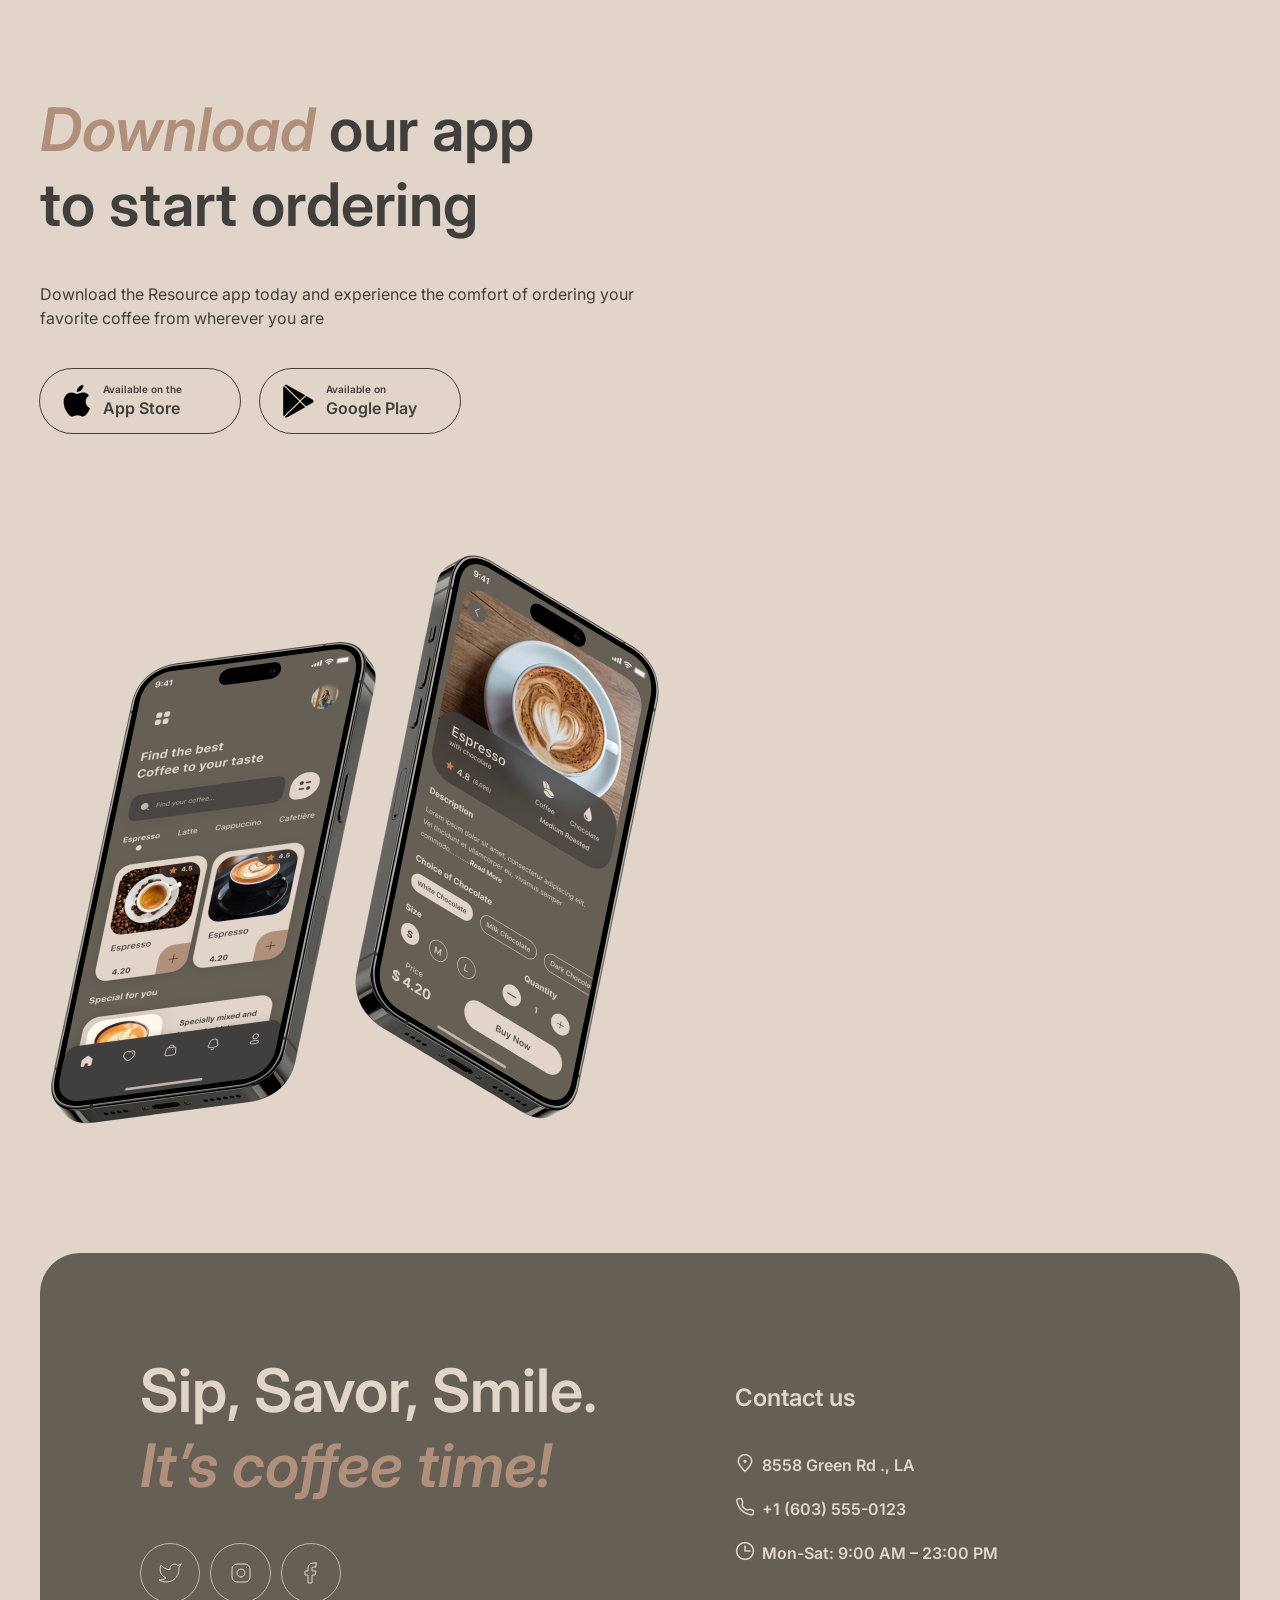
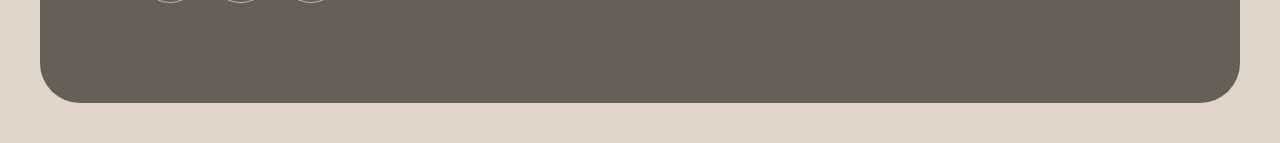
==== commit 1c1fe743: "feat: add burger menu, fix responsive breakpoints" ====
--- a/index.html
+++ b/index.html
@@ -257,5 +257,6 @@
     </div>
 </footer>
 <script src="./scripts/theme.js"></script>
+<script src="./scripts/burger.js"></script>
 </body>
 </html>
--- a/styles/index.css
+++ b/styles/index.css
@@ -4,6 +4,8 @@
     --color-surface-dark: #665F55;
     --color-accent: #B0907A;
     --color-light: #E1D4C9;
+    --color-border: #C1B6AD;
+
 }
 
 [data-theme="dark"] {
@@ -12,6 +14,7 @@
     --color-surface-dark: #4A3A2E;
     --color-accent: #C9A184;
     --color-light: #EFE6D8;
+    --color-border: #665F55;
 }
 
 
@@ -106,7 +109,7 @@
     gap: 4px;
     padding: 4px;
     border-radius: 100px;
-    border: 1px solid var(--color-surface-dark);
+    border: 1px solid var(--color-border);
 }
 
 .theme-btn {
@@ -141,7 +144,6 @@
     color: var(--color-bg);
 }
 
-/* Луна в тёмной теме */
 [data-theme="dark"] .theme-btn[data-theme="dark"][aria-pressed="true"] {
     color: var(--color-light);
 }
@@ -155,6 +157,27 @@
 
 .menu-link-btn {
     text-decoration: none;
+}
+
+.disable-scroll {
+    overflow: hidden;
+    height: 100vh;
+}
+
+.burger span {
+    transition: transform 0.4s ease-in-out, opacity 0.3s ease-in-out;
+}
+
+.open .burger span:nth-child(1) {
+    transform: translateY(7px) rotate(45deg);
+}
+
+.open .burger span:nth-child(2) {
+    opacity: 0;
+}
+
+.open .burger span:nth-child(3) {
+    transform: translateY(-7px) rotate(-45deg);
 }
 
 .burger {
@@ -309,6 +332,7 @@
 }
 
 /* SECTION ===== FAVOURITES =========================================== */
+
 h1 {
     font-size: 60px;
     font-weight: 600;
@@ -625,9 +649,6 @@
 [data-theme="dark"] .google-play-btn svg path {
     fill: var(--color-text);
 }
-
-
-
 
 
 /* FOOTER===== CONTACT US========================================== */
@@ -755,142 +776,28 @@
     stroke:#403F3D;
 }
 
-
 /* ==========================================
-   TABLET: 768px - 1023px
+   SMALL DESKTOP: 1024px - 1439px
 ========================================== */
 
-@media (min-width: 769px) and (max-width: 1023px) {
-
-    /* HEADER */
-
-    header {
-        padding: 24px 40px 15px;
+@media (min-width: 1024px) and (max-width: 1439px) {
+
+    .image-block {
+        max-width: 100%;
+        display: flex;
+        flex-wrap: nowrap;
         gap: 20px;
-    }
-
-    .nav ul {
-        gap: 20px;
-    }
-
-    .nav li a {
-        font-size: 14px;
-    }
-
-    .header-right {
-        gap: 12px;
-    }
-
-
-    /* ENJOY */
-
-    .enjoy-box {
-        height: auto;
-        min-height: 600px;
-        margin: 0 40px;
-    }
-
-    .enjoy-box-container {
-        padding: 100px 60px;
-        gap: 40px;
-    }
-
-    .enjoy-big-text h2 {
-        font-size: 56px;
-        line-height: 1.1;
-        max-height: none;
-    }
-
-    .enjoy-small-text {
-        max-height: none;
-        font-size: 14px;
-        line-height: 22px;
-    }
-
-    .enjoy-small-text p {
-        display: inline;
-    }
-
-    .enjoy-small-text p::after {
-        content: " ";
-    }
-
-
-    /* FAVORITE COFFEE */
-
-    #favorite-coffee {
-        padding: 0 40px;
-    }
-
-    h1 {
-        font-size: 48px;
-        line-height: 1.2;
-        margin: 100px 0 40px;
-    }
-
-    .fav-coffee-slider-container {
-        padding: 0;
-        gap: 20px;
-    }
-
-    .fav-coffee {
-        min-width: 0;
-        flex: 1;
-    }
-
-    .fav-coffee img {
-        width: min(100%, 400px);
-        height: auto;
-        aspect-ratio: 1;
-        object-fit: contain;
-    }
-
-    .coffee-info {
-        max-width: 100%;
-    }
-
-    .coffee-info p {
-        display: inline;
-        font-size: 14px;
-        line-height: 22px;
-    }
-
-    .coffee-info p::after {
-        content: " ";
-    }
-
-    .circle {
-        width: 50px;
-        height: 50px;
-        flex-shrink: 0;
-    }
-
-
-    /* ABOUT */
-
-    .about-text-block {
-        padding: 100px 40px 0;
-    }
-
-    .about-text-block h2 {
-        font-size: 42px;
-        line-height: 1.2;
-    }
-
-    .image-block {
-        padding: 40px 40px 100px;
-        display: flex;
-        flex-direction: column;
-        gap: 40px;
+        padding: 40px 20px 100px;
     }
 
     .column1,
     .column2 {
         display: flex;
-        flex-direction: row;
+        flex-direction: column;
         gap: 20px;
+        flex: 1;
+        min-width: 0;
         padding: 0;
-        width: 100%;
     }
 
     .woman,
@@ -898,9 +805,17 @@
     .man,
     .couple {
         width: 100%;
-        min-width: 0;
-        height: 400px;
-        flex: 1;
+        height: auto;
+    }
+
+    .woman,
+    .couple {
+        aspect-ratio: 660 / 590;
+    }
+
+    .coffee-cup,
+    .man {
+        aspect-ratio: 660 / 430;
     }
 
     .woman img,
@@ -911,6 +826,164 @@
         height: 100%;
         object-fit: cover;
     }
+}
+
+
+/* ==========================================
+   TABLET: 768px - 1023px
+========================================== */
+
+@media (min-width: 769px) and (max-width: 1023px) {
+
+    /* HEADER */
+
+    header {
+        padding: 24px 40px 15px;
+        gap: 20px;
+    }
+
+    .nav ul {
+        gap: 20px;
+    }
+
+    .nav li a {
+        font-size: 14px;
+    }
+
+    .header-right {
+        gap: 12px;
+    }
+
+
+    /* ENJOY */
+
+    .enjoy-box {
+        height: auto;
+        min-height: 600px;
+        margin: 0 40px;
+    }
+
+    .enjoy-box-container {
+        padding: 100px 60px;
+        gap: 40px;
+    }
+
+    .enjoy-big-text h2 {
+        font-size: 56px;
+        line-height: 1.1;
+        max-height: none;
+    }
+
+    .enjoy-small-text {
+        max-height: none;
+        font-size: 14px;
+        line-height: 22px;
+    }
+
+    .enjoy-small-text p {
+        display: inline;
+    }
+
+    .enjoy-small-text p::after {
+        content: " ";
+    }
+
+
+    /* FAVORITE COFFEE */
+
+    #favorite-coffee {
+        padding: 0 40px;
+    }
+
+    h1 {
+        font-size: 48px;
+        line-height: 1.2;
+        margin: 100px 0 40px;
+    }
+
+    .fav-coffee-slider-container {
+        padding: 0;
+        gap: 20px;
+    }
+
+    .fav-coffee {
+        min-width: 0;
+        flex: 1;
+    }
+
+    .fav-coffee img {
+        width: min(100%, 400px);
+        height: auto;
+        aspect-ratio: 1;
+        object-fit: contain;
+    }
+
+    .coffee-info {
+        max-width: 100%;
+    }
+
+    .coffee-info p {
+        display: inline;
+        font-size: 14px;
+        line-height: 22px;
+    }
+
+    .coffee-info p::after {
+        content: " ";
+    }
+
+    .circle {
+        width: 50px;
+        height: 50px;
+        flex-shrink: 0;
+    }
+
+
+    /* ABOUT */
+
+    .about-text-block {
+        padding: 100px 40px 0;
+    }
+
+    .about-text-block h2 {
+        font-size: 42px;
+        line-height: 1.2;
+    }
+
+    .image-block {
+        padding: 40px 40px 100px;
+        display: flex;
+        justify-content: center;
+        gap: 20px;
+    }
+
+    .column1,
+    .column2 {
+        display: flex;
+        padding: 0;
+        flex: 1;
+        min-width: 0;
+    }
+
+    .coffee-cup,
+    .man {
+        display: none;
+    }
+
+    .woman,
+    .couple {
+        width: 100%;
+        height: auto;
+        aspect-ratio: 1 / 1;
+        flex: none;
+    }
+
+    .woman img,
+    .couple img {
+        width: 100%;
+        height: 100%;
+        object-fit: cover;
+    }
 
 
     /* MOBILE APP */
@@ -994,12 +1067,10 @@
 
 
 /* ==========================================
-   MOBILE: 320px - 767px
+   MOBILE STRUCTURE: up to 768px
 ========================================== */
 
-@media (max-width: 768px) {
-
-    /* HEADER */
+@media screen and (max-width: 768px) {
 
     header {
         height: auto;
@@ -1020,7 +1091,32 @@
     }
 
     .nav {
-        display: none;
+        display: flex;
+        position: fixed;
+        top: 0;
+        right: -100%;
+        width: 100%;
+        height: 100vh;
+        flex-direction: column;
+        justify-content: center;
+        align-items: center;
+        background-color: var(--color-bg);
+        transition: right 0.5s ease;
+        z-index: 10;
+    }
+
+    .open .nav {
+        right: 0;
+    }
+
+    .nav ul {
+        flex-direction: column;
+        align-items: center;
+        gap: 40px;
+    }
+
+    .nav li a {
+        font-size: 28px;
     }
 
     .menu-link {
@@ -1029,6 +1125,8 @@
 
     .burger {
         display: flex;
+        position: relative;
+        z-index: 11;
     }
 
     .header-right {
@@ -1046,285 +1144,218 @@
         height: 30px;
     }
 
-    .menu-link {
-        padding: 0;
-    }
-
     .menu-word {
         font-size: 14px;
     }
 
-
-    /* ENJOY */
-
-    .enjoy-box {
-        height: auto;
-        min-height: 552px;
-        margin: 0 16px;
-        border-radius: 20px;
-        background-position: center;
-    }
-
     .enjoy-box-container {
-        padding: 60px 16px;
-        gap: 40px;
-    }
-
-    .enjoy-big-text h2 {
-        font-size: clamp(32px, 8vw, 42px);
-        line-height: 1.1;
-        max-height: none;
-    }
-
-    .enjoy-small-text {
-        max-height: none;
-        font-size: 12px;
-        line-height: 18px;
-    }
-
-    .enjoy-small-text p {
-        display: inline;
-    }
-
-    .enjoy-small-text p::after {
-        content: " ";
-    }
-
-    .enjoy-btn {
-        width: 100%;
-        max-width: none;
-        height: 56px;
+        padding-left: 60px;
+    }
+
+    .enjoy-btn-hover {
+        display: inline-block;
     }
 
     .enjoy-btn:hover .menu {
-        margin-left: 0;
-    }
-
-    .enjoy-btn-hover {
+        transition: none;
+        margin-left: -27px;
+    }
+
+
+    .about-text-block {
+        padding-right: 40px;
+    }
+
+    .coffee-cup,
+    .man {
         display: none;
     }
 
-
-    /* FAVORITE COFFEE */
-
-    #favorite-coffee {
-        padding: 0 16px;
-    }
-
-    h1 {
-        font-size: 32px;
-        line-height: 1.25;
-        margin: 100px 0 40px;
-    }
-
-    .fav-coffee-slider-container {
-        padding: 0;
-        justify-content: center;
-        gap: 0;
-    }
-
-    .fav-coffee {
-        width: 100%;
-        min-width: 0;
-    }
-
-    .fav-coffee img {
-        width: 100%;
-        max-width: 348px;
-        height: auto;
-        aspect-ratio: 1;
-        object-fit: contain;
-    }
-
-    .coffee-title {
-        font-size: 24px;
-        line-height: 30px;
-        text-align: center;
-    }
-
-    .coffee-info {
-        padding-top: 16px;
-        max-width: 100%;
-    }
-
-    .coffee-info p {
-        display: inline;
-        font-size: 14px;
-        line-height: 21px;
-    }
-
-    .coffee-info p::after {
-        content: " ";
-    }
-
-    .coffee-price {
-        padding-top: 16px;
-    }
-
-    .circle-container {
-        display: none;
-    }
-
-    .controls {
-        padding-top: 40px;
-    }
-
-
-    /* ABOUT */
-
-    .about-text-block {
-        padding: 100px 16px 0;
-    }
-
-    .about-text-block h2 {
-        font-size: 32px;
-        line-height: 1.25;
-    }
-
-    .image-block {
-        display: flex;
+    .woman,
+    .couple {
+        width: 688px;
+    }
+
+    .couple {
+        margin-top: 40px;
+    }
+
+
+    .mobile-app-container {
+        padding-left: 40px;
         flex-direction: column;
-        gap: 40px;
-        padding: 40px 16px 100px;
-    }
-
-    .column1,
-    .column2 {
-        display: flex;
-        flex-direction: column;
-        gap: 40px;
-        width: 100%;
-        padding: 0;
-    }
-
-    .woman,
-    .coffee-cup,
-    .man,
-    .couple {
-        width: 100%;
-        height: 590px;
-        max-height: 590px;
-    }
-
-    .woman img,
-    .coffee-cup img,
-    .man img,
-    .couple img {
-        width: 100%;
-        height: 100%;
-        object-fit: cover;
-    }
-
-    .woman img:hover,
-    .coffee-cup img:hover,
-    .man img:hover,
-    .couple img:hover {
-        transform: none;
-    }
-
-
-    /* MOBILE APP */
-
-    .mobile-app-container {
-        display: flex;
-        flex-direction: column;
-        flex-wrap: nowrap;
-        gap: 40px;
-        padding: 0 16px;
     }
 
     .offer-box {
         padding-top: 0;
+        flex-wrap: wrap;
     }
 
     .big-text,
     .small-text {
         padding-left: 0;
+        padding-right: 20px;
+    }
+
+    .buttons-box {
+        padding-left: 0;
+    }
+
+    .mobile-screens-box {
+        padding-top: 5px;
+        padding-left: 30px;
+    }
+
+
+    .contacts-container {
+        flex-wrap: wrap;
+        margin: 100px 40px 40px 40px;
+        padding: 100px 60px 60px 60px;
+        gap: 70px;
+    }
+
+    .contacts-us-box {
+        padding-left: 0;
+        padding-bottom: 45px;
+    }
+}
+
+
+/* ==========================================
+   MOBILE SIZES: 380px - 767px
+========================================== */
+
+@media screen and (min-width: 380px) and (max-width: 767px) {
+
+    header {
+        padding: 20px;
+    }
+
+    /* ENJOY */
+
+    .enjoy-big-text h2 {
+        font-size: 42px;
+        line-height: 48.3px;
+    }
+
+    .enjoy-box {
+        height: 554px;
+        margin: 0 15px;
+    }
+
+    .enjoy-box-container {
+        padding: 60px 15px 20px 20px;
+        gap: 40px;
+    }
+
+    .enjoy-small-text {
+        margin-bottom: 70px;
+    }
+
+    /* FAVORITE COFFEE */
+
+    h1 {
+        font-size: 32px;
+        line-height: 40px;
+    }
+
+    .circle {
+        display: none;
+    }
+
+    .fav-coffee-slider-container {
+        justify-content: center;
+        padding: 20px 15px;
+        gap: 10px;
+    }
+
+    .fav-coffee img {
+        width: 348px;
+        height: 348px;
+    }
+
+    .controls {
+        padding-top: 20px;
+    }
+
+    /* ABOUT */
+
+    .about-text-block {
+        padding-left: 15px;
+        padding-right: 20px;
+        max-width: 348px;
+    }
+
+    .about-text-block h2 {
+        font-size: 32px;
+        line-height: 40px;
+        margin: 0;
+    }
+
+    .image-block {
+        display: flex;
+        flex-wrap: wrap;
+        justify-content: center;
+        gap: 40px;
+        padding: 40px 15px 60px 15px;
+    }
+
+    .column1,
+    .column2 {
+        padding: 0;
+    }
+
+    .woman,
+    .couple {
+        width: 100%;
+        max-width: 298px;
+        height: 328px;
+        margin: 0 auto;
+    }
+
+    /* MOBILE APP */
+
+    .mobile-app-container {
+        padding-left: 15px;
+        gap: 40px;
+    }
+
+    .offer-box {
+        padding-top: 5px;
+        flex-wrap: wrap;
     }
 
     .big-text h2 {
         font-size: 32px;
-        line-height: 1.25;
-    }
-
-    .small-text {
-        padding-top: 40px;
-    }
-
-    .small-text p {
-        display: inline;
-        font-size: 16px;
-        line-height: 24px;
-    }
-
-    .small-text p::after {
-        content: " ";
-    }
-
-    .buttons-box {
-        display: flex;
-        flex-direction: column;
-        gap: 20px;
-        padding: 40px 0 0;
-    }
-
-    .app-store-btn,
-    .google-play-btn {
-        width: 200px;
-        flex-shrink: 0;
+        line-height: 40px;
     }
 
     .mobile-screens-box {
-        padding: 0;
-        width: 100%;
+        padding-top: 0;
+        padding-left: 0;
     }
 
     .mobile-screens-box img {
-        display: block;
-        width: 100%;
-        height: auto;
-        object-fit: contain;
-    }
-
+        max-width: 348px;
+    }
 
     /* FOOTER */
 
     .contacts-container {
-        display: flex;
-        flex-direction: column;
-        gap: 40px;
-        margin: 100px 16px 40px;
-        padding: 60px 16px;
-        border-radius: 40px;
-    }
-
-    .offer-box2 {
-        width: 100%;
+        flex-wrap: wrap;
+        padding: 60px 15px 18px 15px;
+        margin: 95px 15px 40px 15px;
+        gap: 10px;
     }
 
     .text p {
         font-size: 32px;
-        line-height: 1.25;
-    }
-
-    .social {
-        padding-top: 40px;
+        line-height: 40px;
     }
 
     .contacts-us-box {
-        padding: 0;
         gap: 40px;
-        width: 100%;
-    }
-
-    .contact-info {
-        gap: 20px;
-    }
-
-    .address p,
-    .phone p,
-    .hours p {
-        font-size: 14px;
-        line-height: 22px;
+        margin: 0;
+        padding-left: 0;
     }
 }
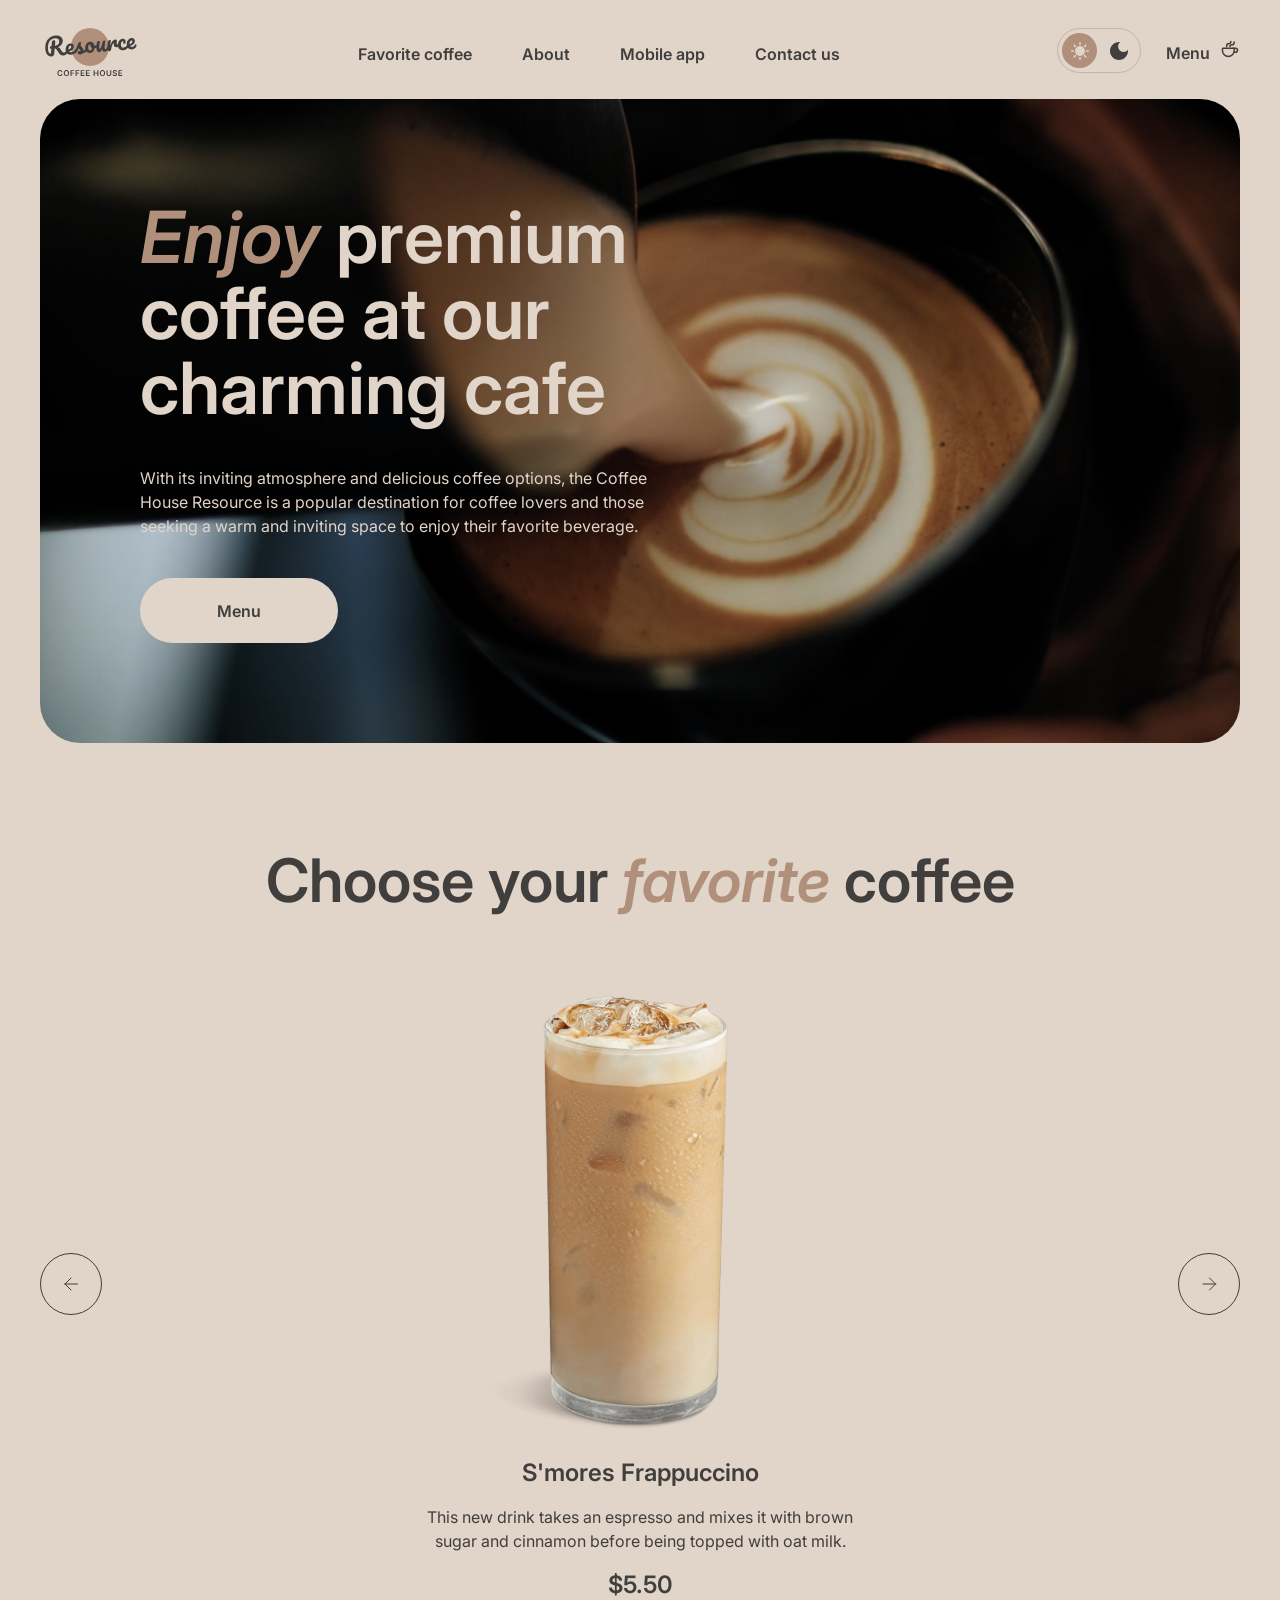
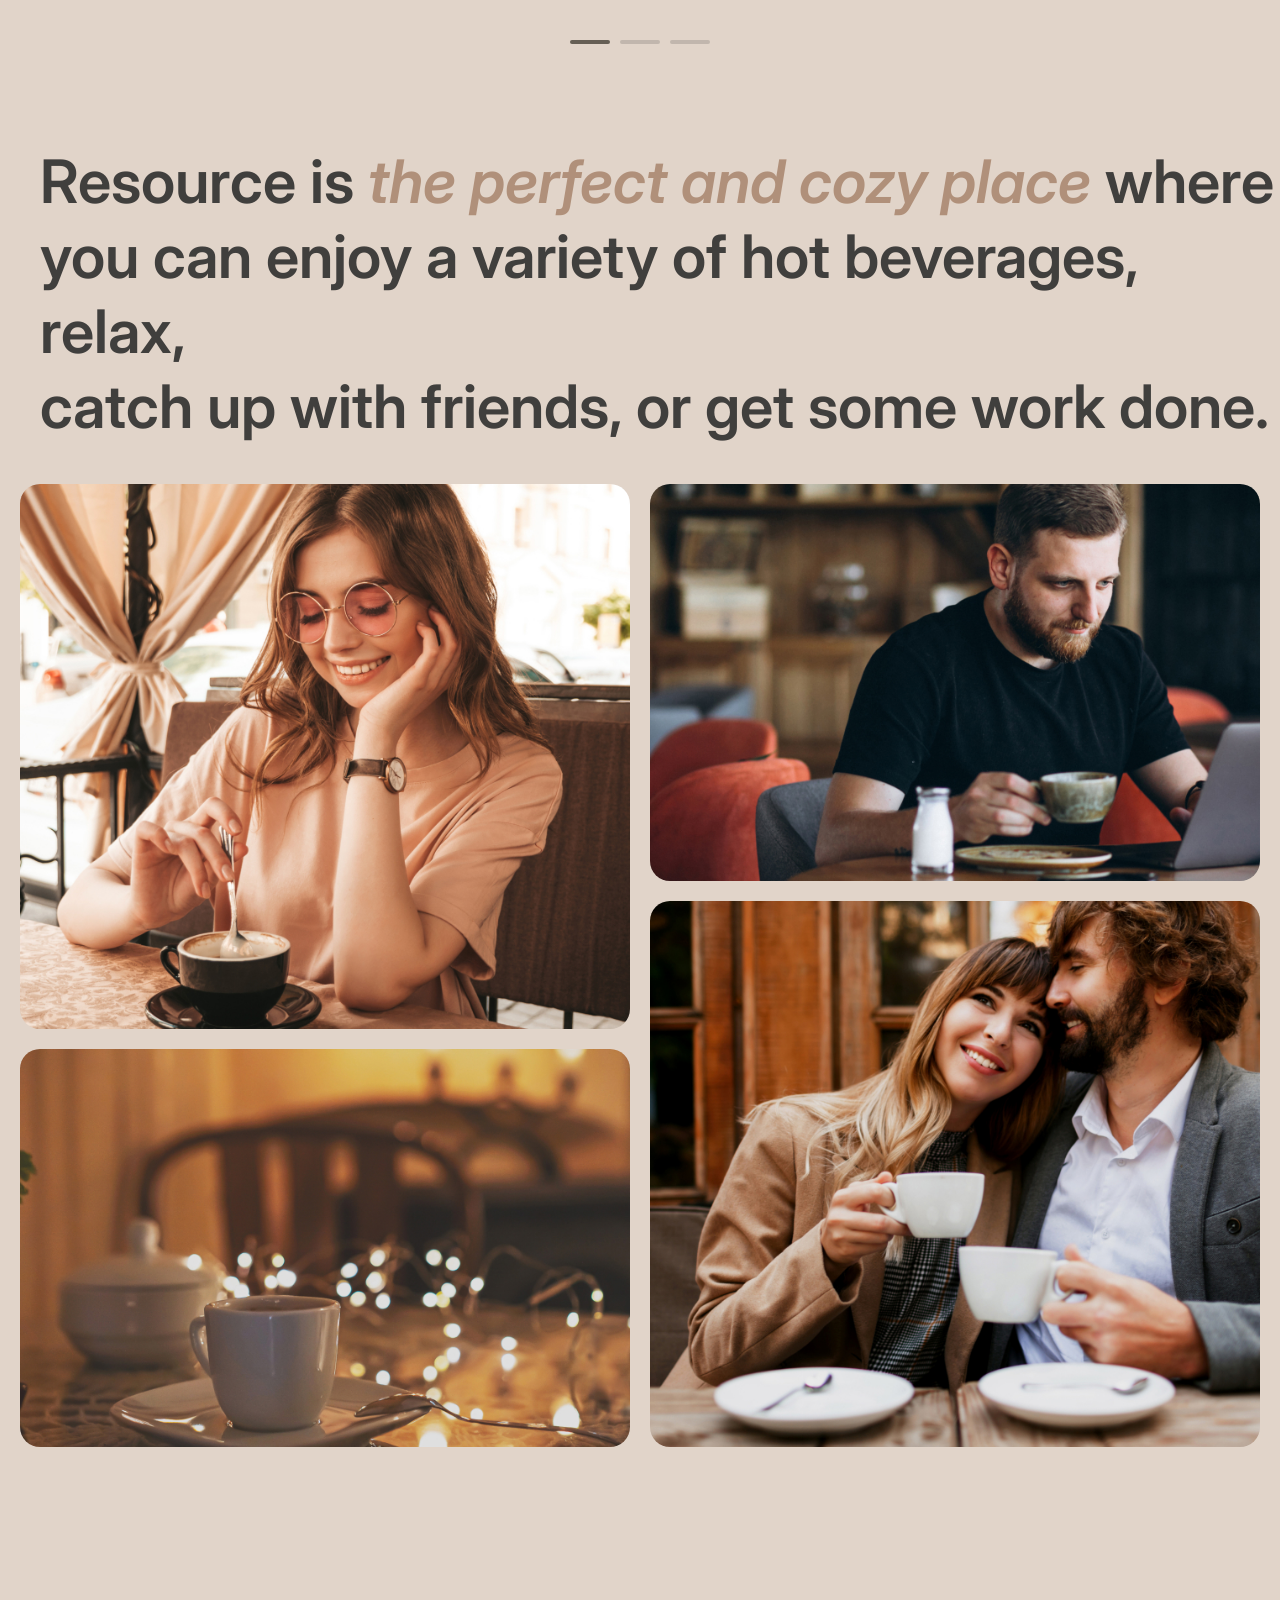
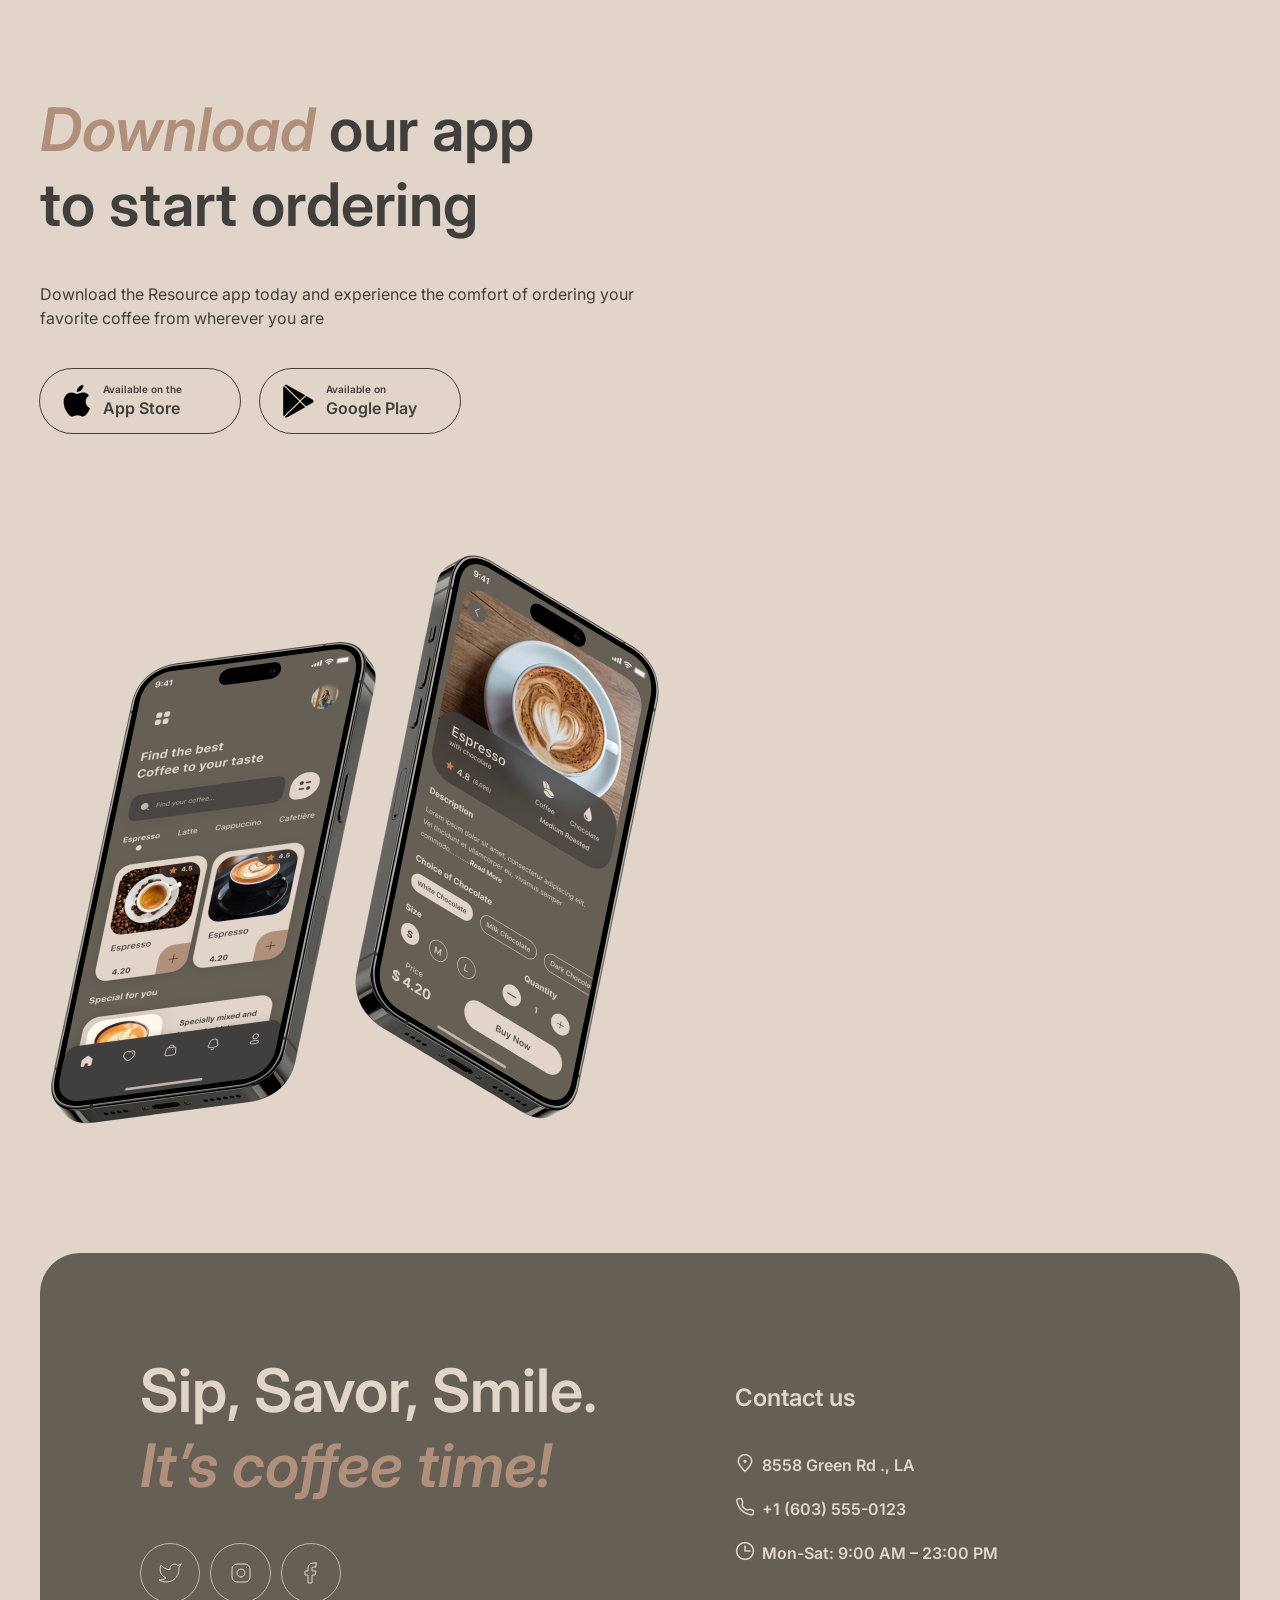
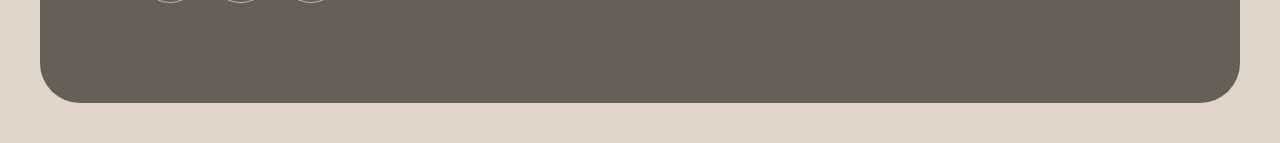
==== commit dcdae6a5: "feat: replace hero background image with video" ====
--- a/index.html
+++ b/index.html
@@ -96,6 +96,7 @@
 <main>
     <section class="enjoy">
         <div class="enjoy-box">
+            <video class="enjoy-video" src="assets/videos/coffee-video.mp4" poster="assets/images/img-hero.jpg" autoplay loop muted playsinline></video>
             <div class="enjoy-box-container">
                 <div class="enjoy-big-text">
                     <h2><i>Enjoy</i> premium</h2>
--- a/styles/index.css
+++ b/styles/index.css
@@ -245,11 +245,20 @@
 
 .enjoy-box {
     height: 644px;
-    background-image: url(../assets/images/img-hero.jpg);
-    background-size: cover;
-    background-position: center;
     border-radius: 40px;
     margin: 0 40px 0 40px;
+    position: relative;
+    overflow: hidden;
+}
+
+.enjoy-video {
+    position: absolute;
+    top: 0;
+    left: 0;
+    width: 100%;
+    height: 100%;
+    object-fit: cover;
+    z-index: -1;
 }
 
 .enjoy-box-container {
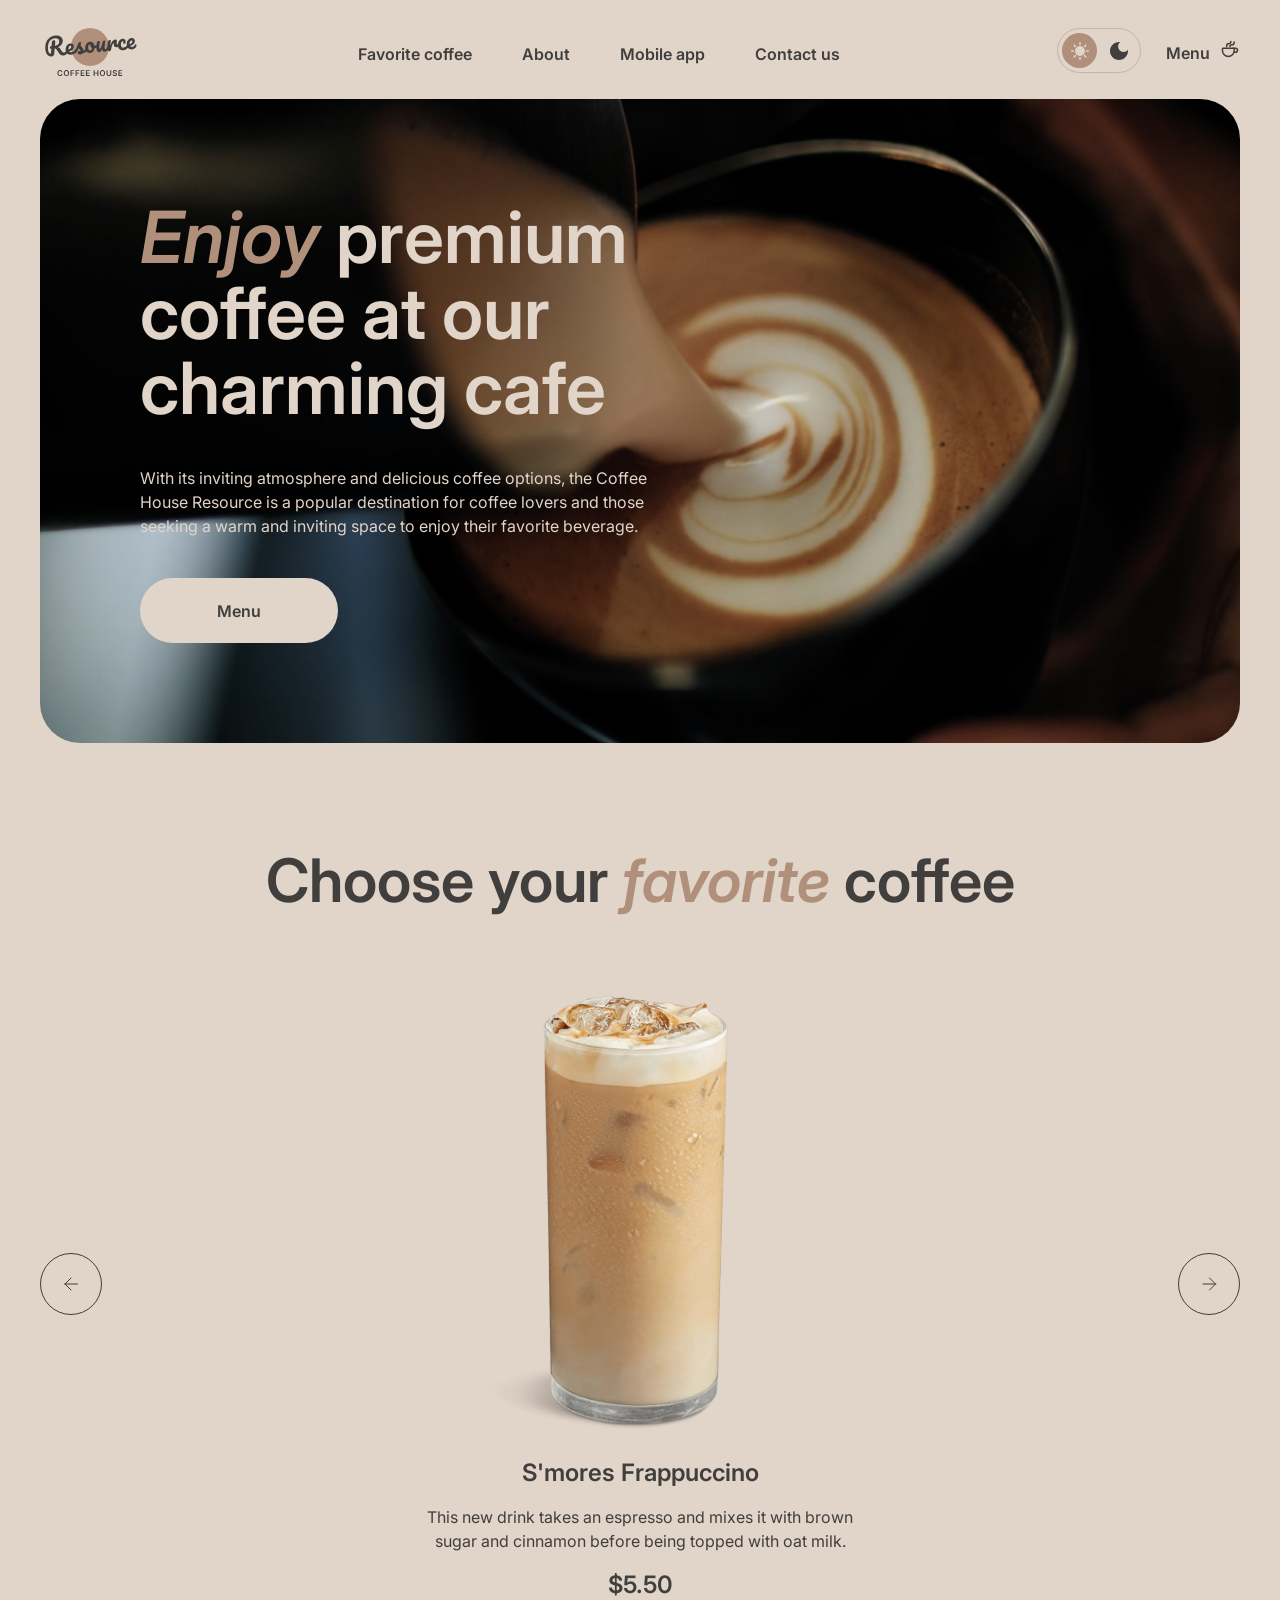
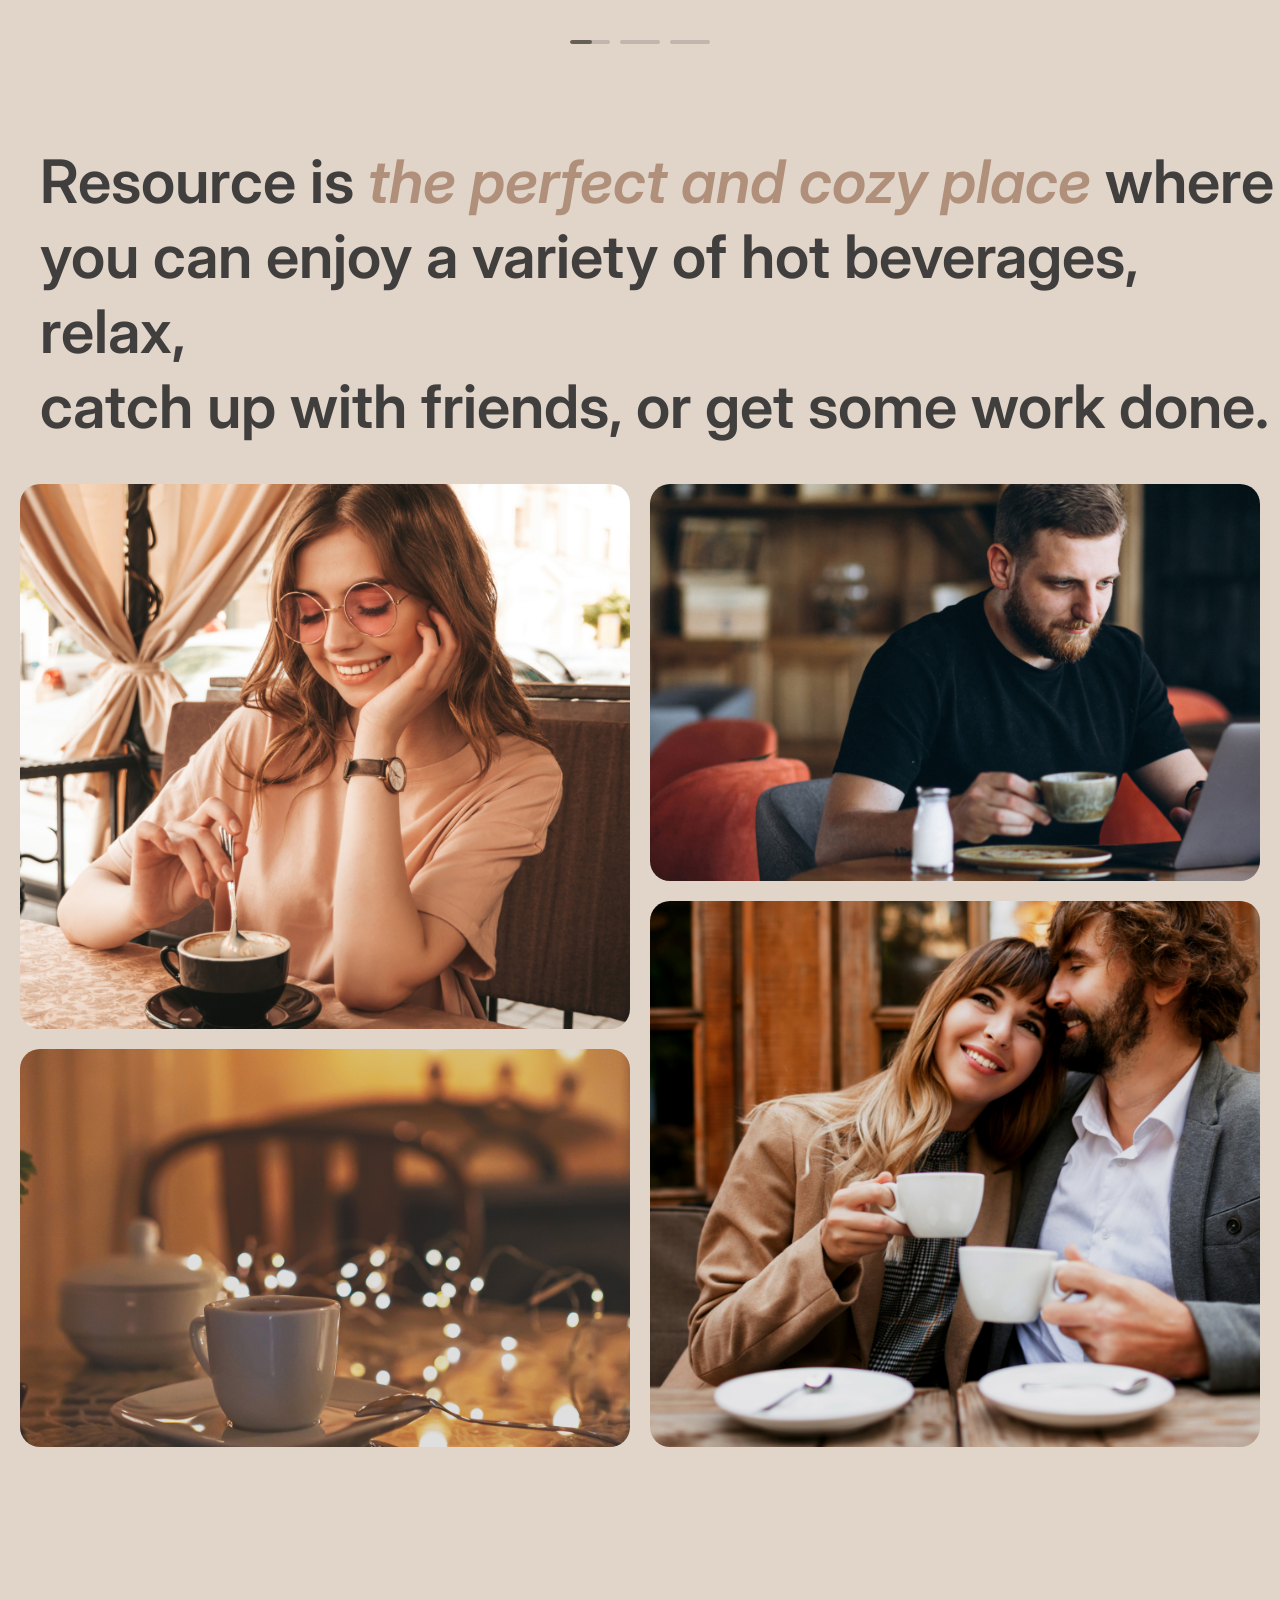
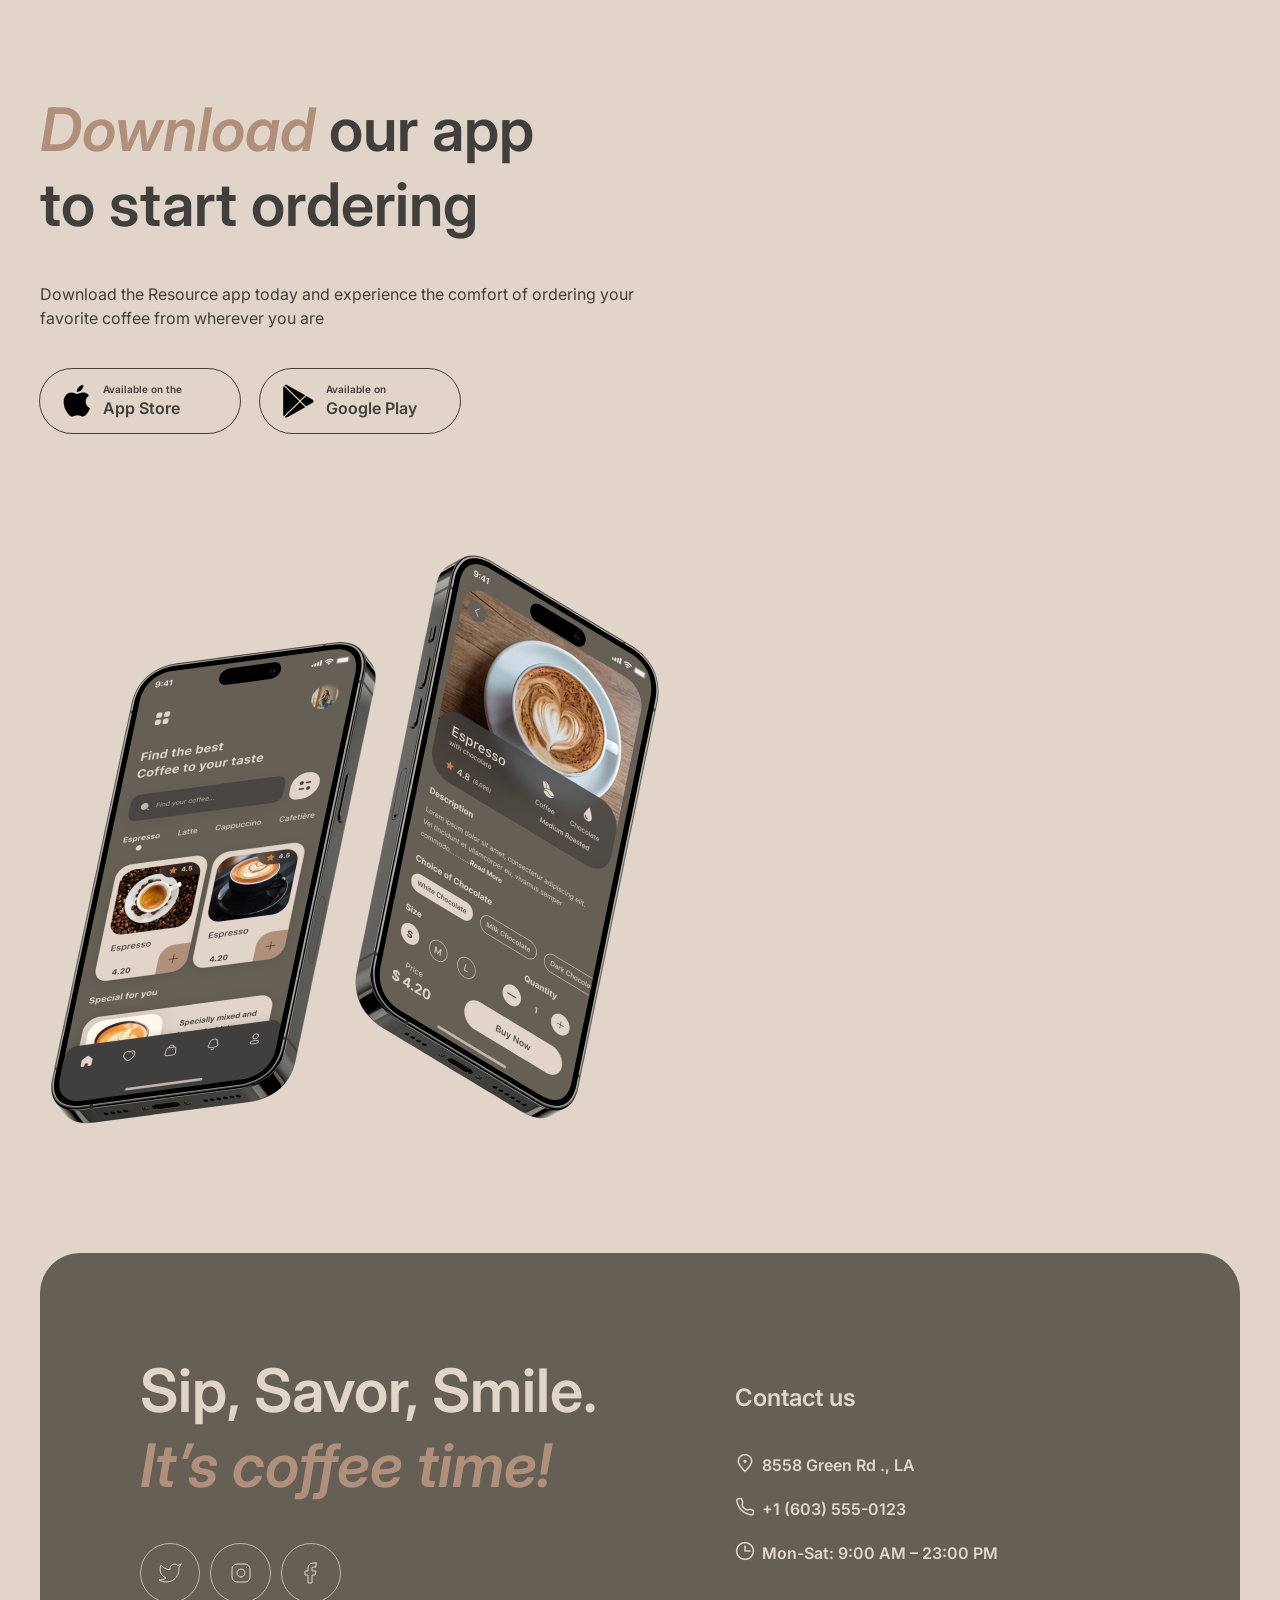
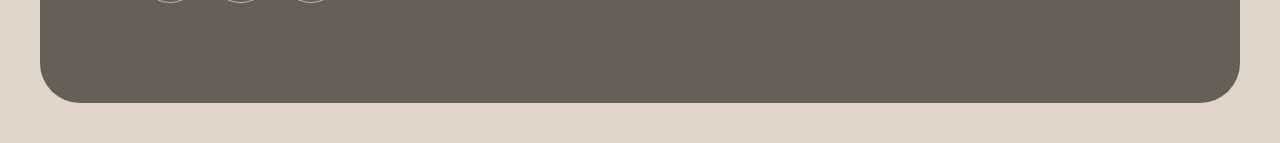
==== commit 18f5d3b9: "feat: add slider with arrow navigation, auto-play progress, and mobile fixes" ====
--- a/index.html
+++ b/index.html
@@ -125,14 +125,36 @@
                     </svg>
                 </div>
             </div>
-            <div class="fav-coffee">
-                <img src="assets/images/coffee-slider-1.png" alt="coffee image">
-                <p class="coffee-title">S&#39;mores Frappuccino</p>
-                <div class="coffee-info">
-                    <p>This new drink takes an espresso and mixes it with brown</p>
-                    <p>sugar and cinnamon before being topped with oat milk.</p>
-                </div>
-                <div class="coffee-price">$5.50</div>
+            <div class="fav-slider">
+                <div class="fav-slider-row">
+                    <div class="fav-coffee">
+                        <img src="assets/images/coffee-slider-1.png" alt="coffee image">
+                        <p class="coffee-title">S&#39;mores Frappuccino</p>
+                        <div class="coffee-info">
+                            <p>This new drink takes an espresso and mixes it with brown</p>
+                            <p>sugar and cinnamon before being topped with oat milk.</p>
+                        </div>
+                        <div class="coffee-price">$5.50</div>
+                    </div>
+                    <div class="fav-coffee">
+                        <img src="assets/images/coffee-slider-2.png" alt="coffee image">
+                        <p class="coffee-title">Caramel Macchiato</p>
+                        <div class="coffee-info">
+                            <p>Fragrant and unique classic espresso with rich</p>
+                            <p>caramel-peanut syrup, with cream under whipped thick foam.</p>
+                        </div>
+                        <div class="coffee-price">$5.00</div>
+                    </div>
+                    <div class="fav-coffee">
+                        <img src="assets/images/coffee-slider-3.png" alt="coffee image">
+                        <p class="coffee-title">Ice coffee</p>
+                        <div class="coffee-info">
+                            <p>A popular summer drink that tones and invigorates.</p>
+                            <p>Prepared from coffee, milk and ice.</p>
+                        </div>
+                        <div class="coffee-price">$4.50</div>
+                    </div>
+                </div>
             </div>
             <div class="right circle-container">
                 <div class="circle">
@@ -143,9 +165,15 @@
             </div>
         </div>
         <div class="controls">
-            <div class="control active"></div>
-            <div class="control"></div>
-            <div class="control"></div>
+            <div class="control active">
+                <div class="control_indicator"></div>
+            </div>
+            <div class="control">
+                <div class="control_indicator"></div>
+            </div>
+            <div class="control">
+                <div class="control_indicator"></div>
+            </div>
         </div>
     </section>
     <section id="about">
@@ -259,5 +287,6 @@
 </footer>
 <script src="./scripts/theme.js"></script>
 <script src="./scripts/burger.js"></script>
+<script src="./scripts/slider.js"></script>
 </body>
 </html>
--- a/styles/index.css
+++ b/styles/index.css
@@ -362,7 +362,19 @@
     padding: 0 40px;
 }
 
+.fav-slider {
+    flex: 1;
+    min-width: 0;
+    overflow: hidden;
+}
+
+.fav-slider-row {
+    display: flex;
+    transition: transform 0.6s ease-in-out;
+}
+
 .fav-coffee {
+    flex: 0 0 100%;
     display: flex;
     flex-direction: column;
     align-items: center;
@@ -437,23 +449,22 @@
 }
 
 .control {
-    background-color: #C1B6AD;
+    background-color: var(--color-border);
     width: 40px;
     height: 4px;
     border-radius: 100px;
-}
-
-.control.active {
+    overflow: hidden;
+    position: relative;
+    cursor: pointer;
+}
+
+.control_indicator {
+    width: 0%;
+    height: 100%;
+    border-radius: 100px;
     background-color: var(--color-surface-dark);
 }
 
-[data-theme="dark"] .control {
-    background-color: var(--color-surface-dark);
-}
-
-[data-theme="dark"] .control.active {
-    background-color: #C1B6AD;
-}
 
 /* SECTION =====ABOUT=========================================== */
 
@@ -1278,9 +1289,40 @@
         gap: 10px;
     }
 
+    .fav-coffee {
+        width: 100%;
+        max-width: 348px;
+        margin: 0 auto;
+    }
+
     .fav-coffee img {
-        width: 348px;
+        width: 100%;
+        max-width: 348px;
         height: 348px;
+    }
+
+    .coffee-title {
+        font-size: 20px;
+        line-height: 26px;
+        padding-top: 16px;
+        text-align: center;
+    }
+
+    .coffee-info {
+        width: 100%;
+        max-width: 300px;
+        padding-top: 10px;
+        box-sizing: border-box;
+    }
+
+    .coffee-info p {
+        font-size: 13px;
+        line-height: 18px;
+    }
+
+    .coffee-price {
+        font-size: 20px;
+        padding-top: 12px;
     }
 
     .controls {
